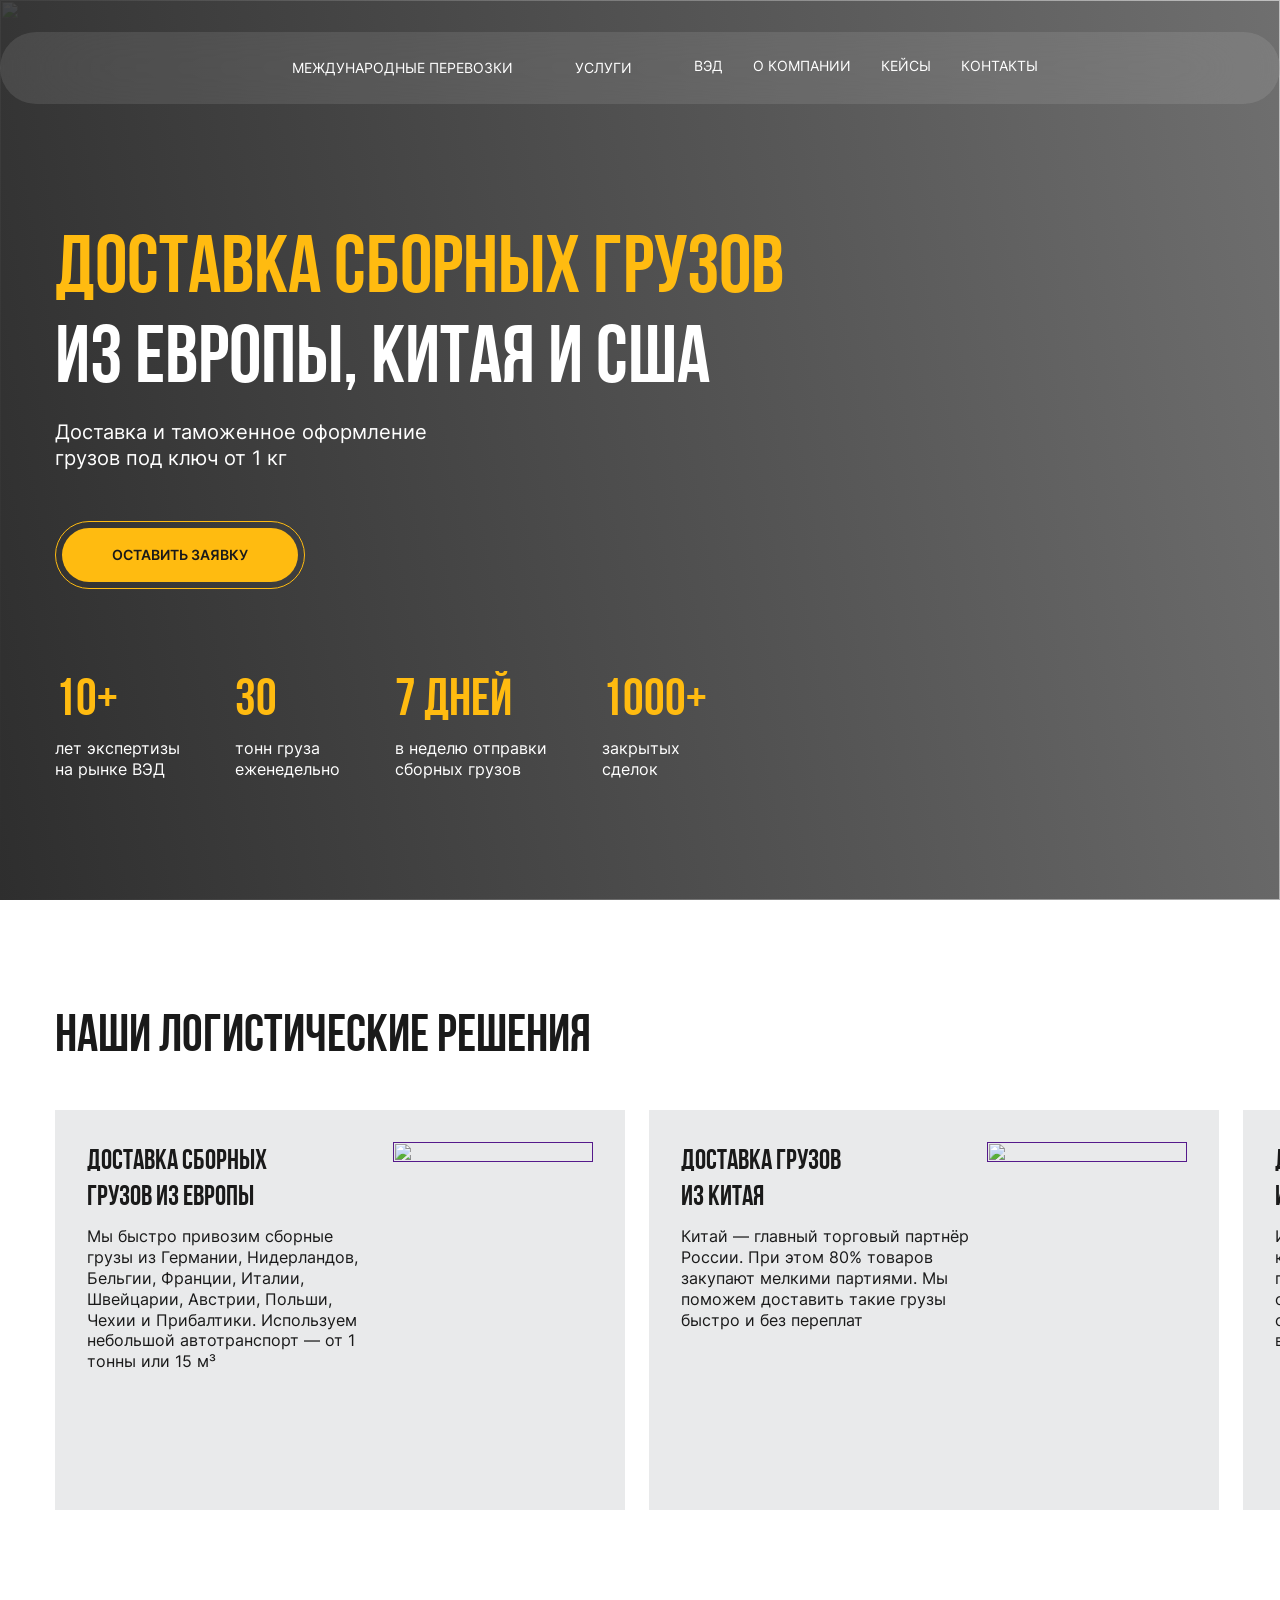
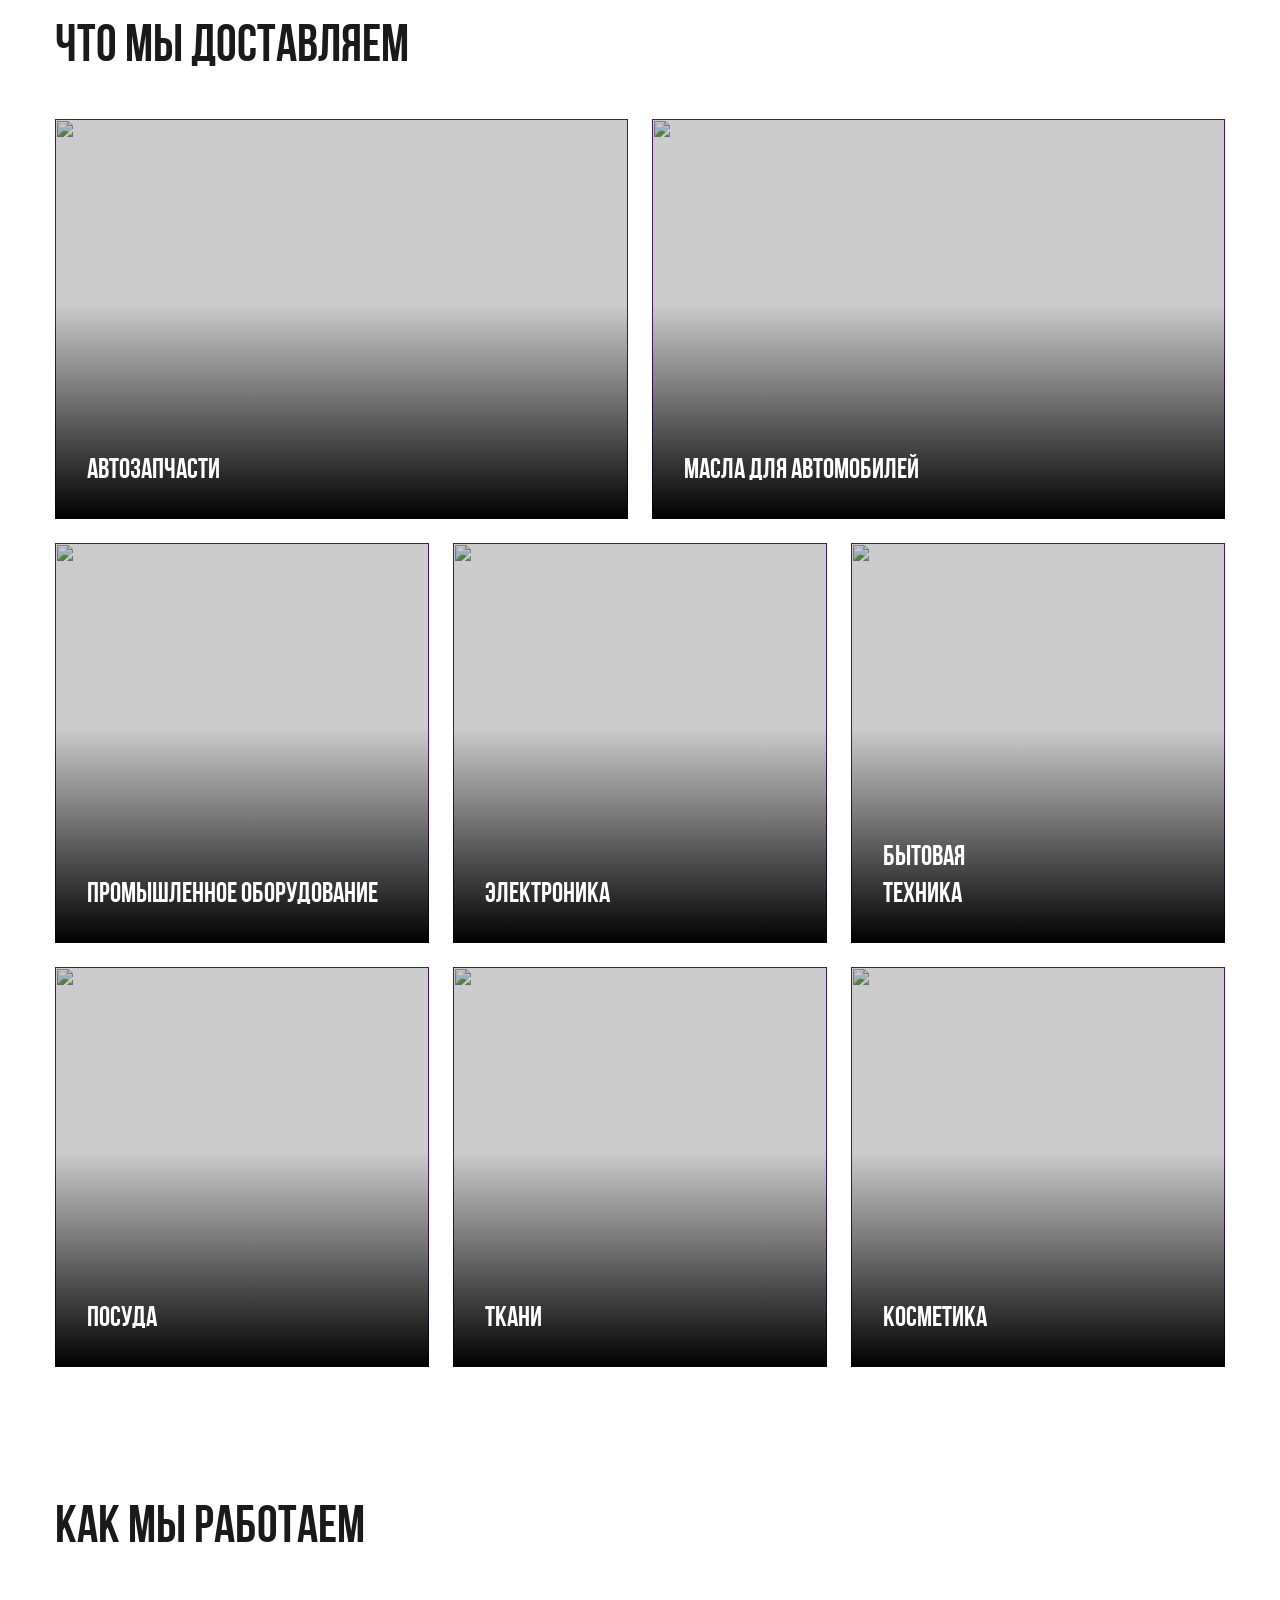
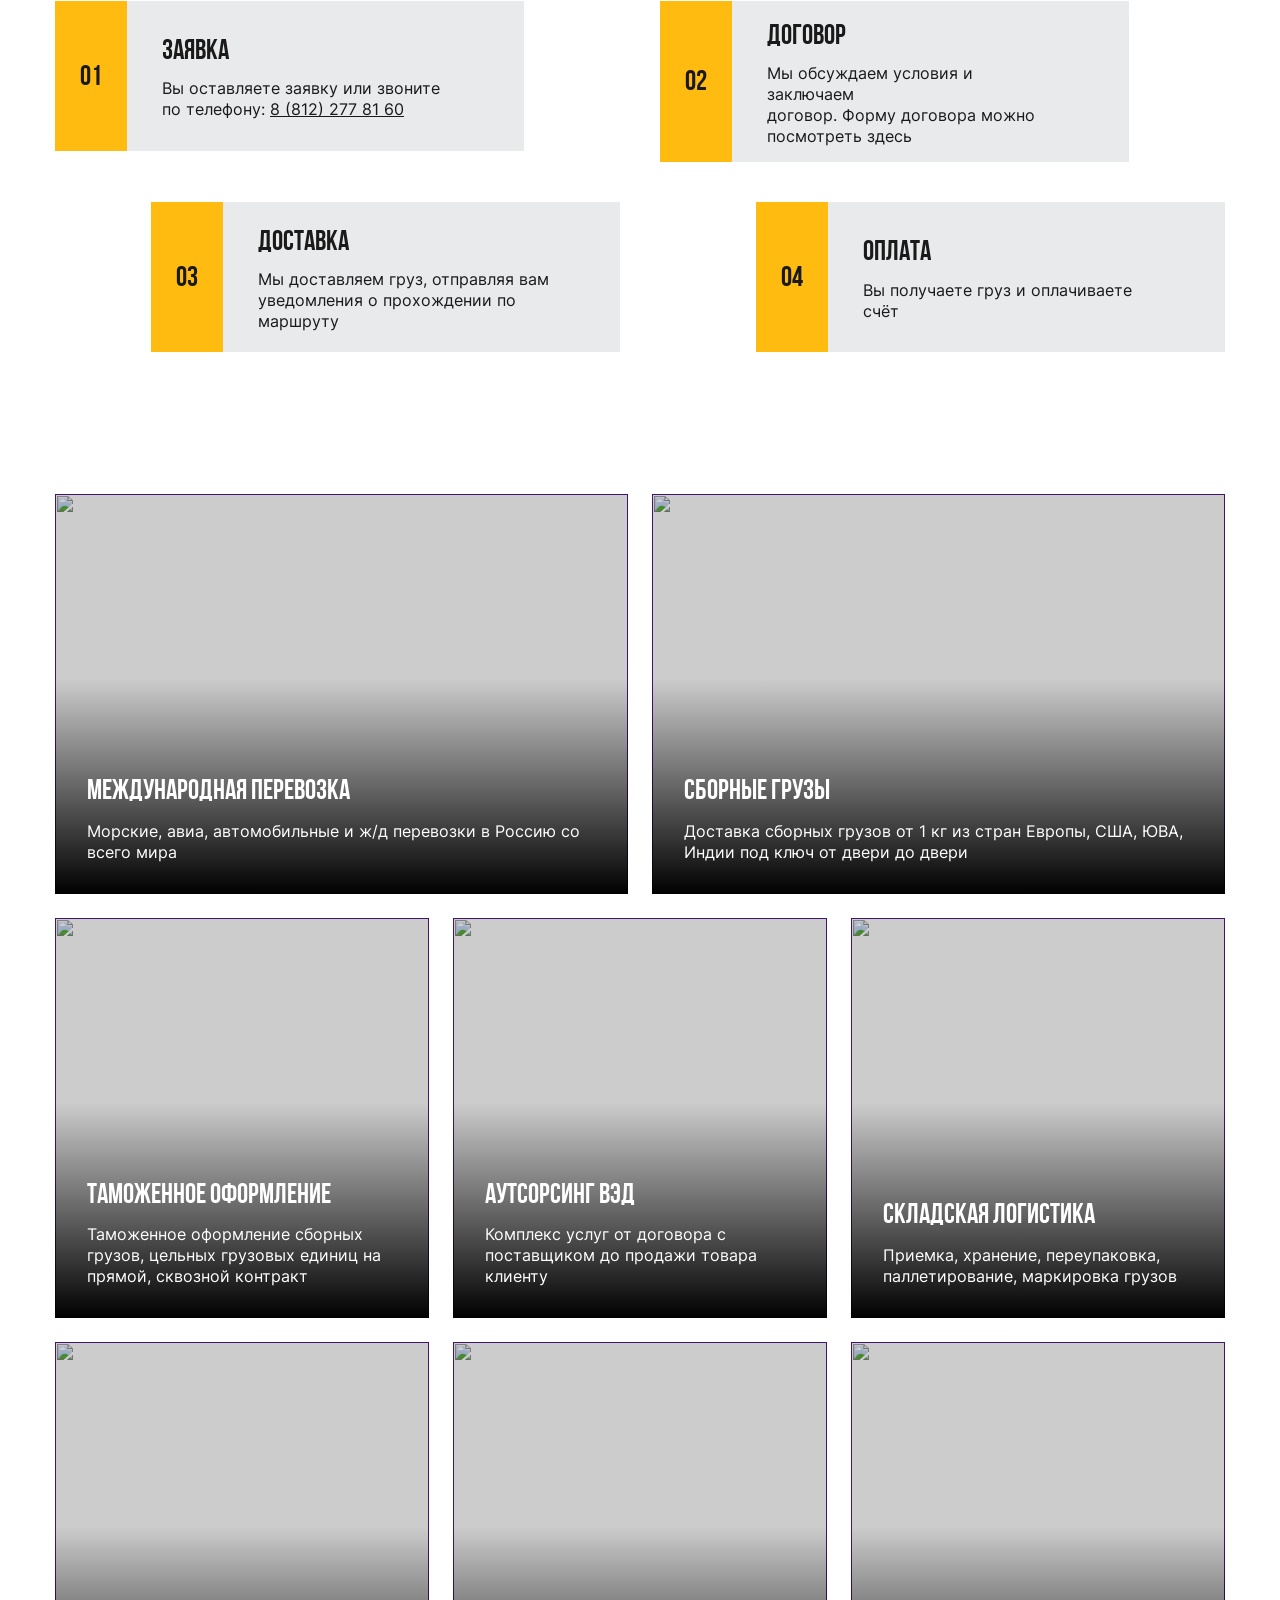
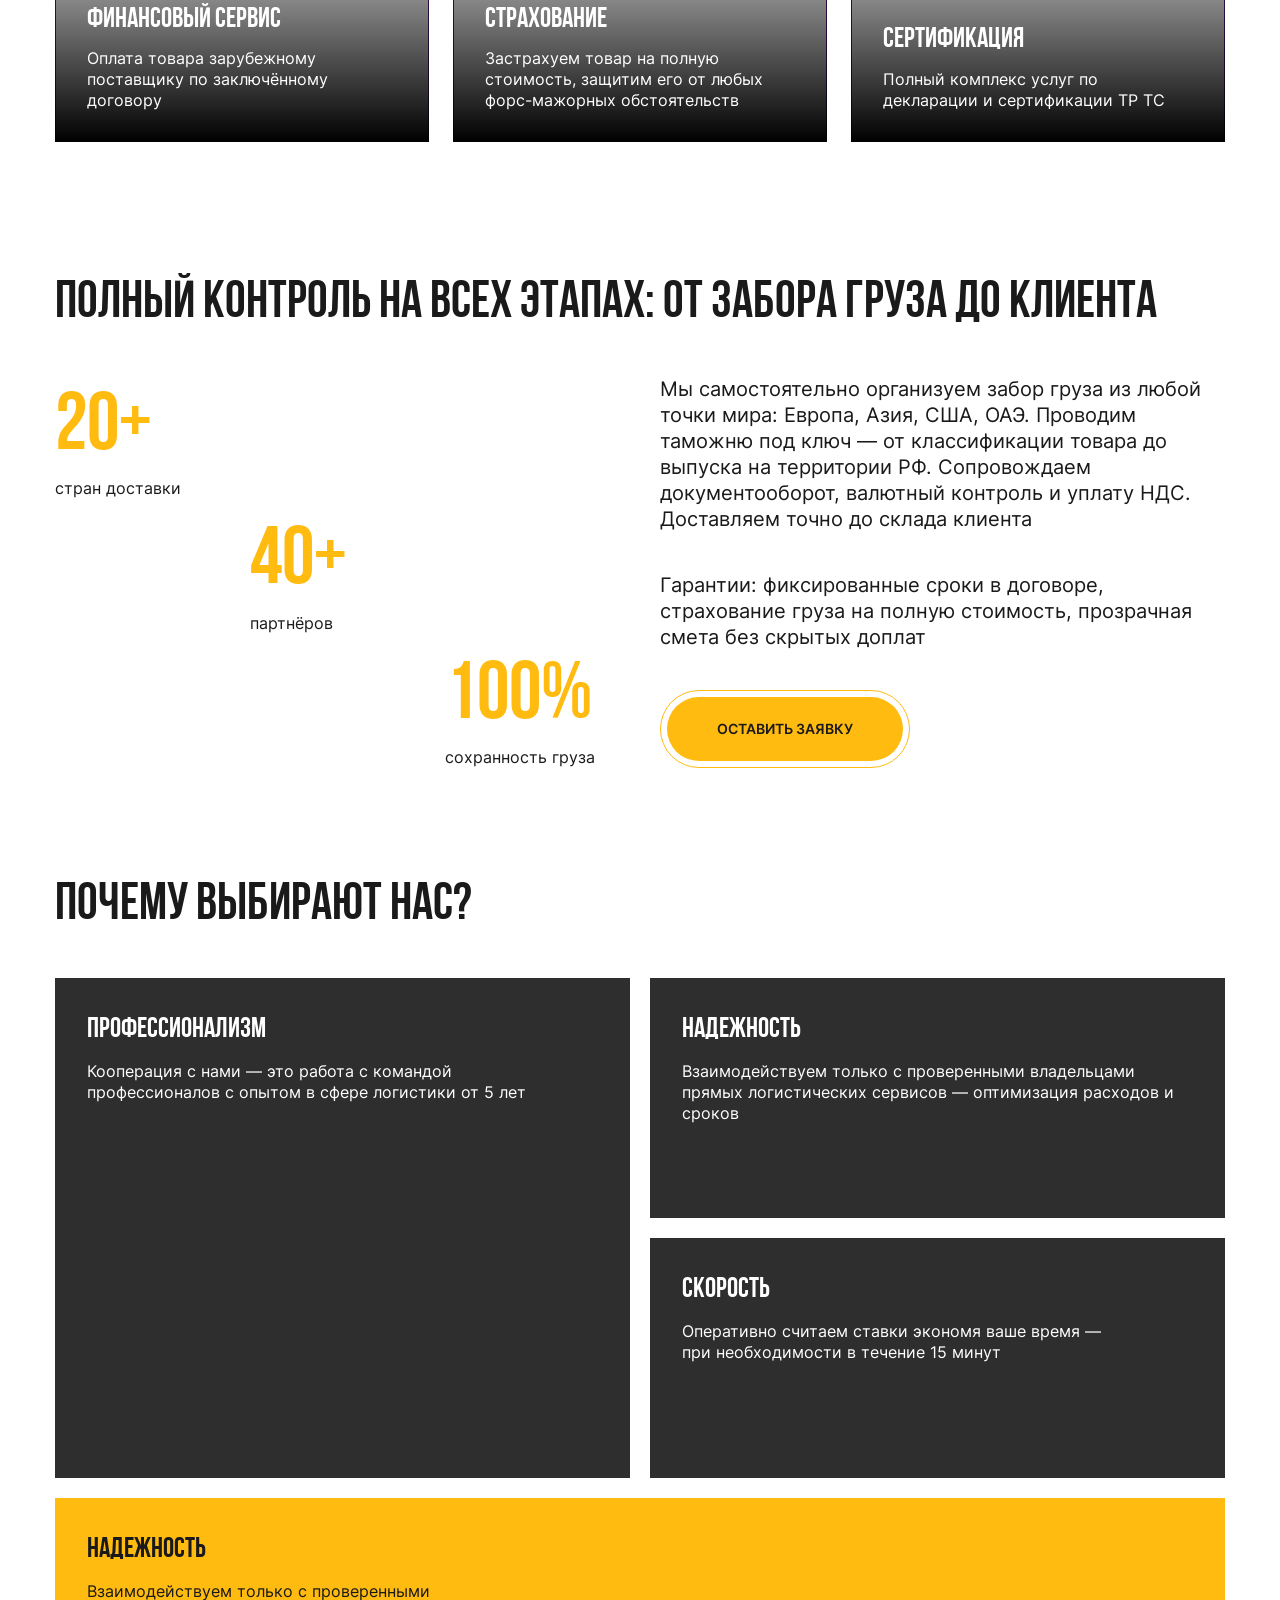
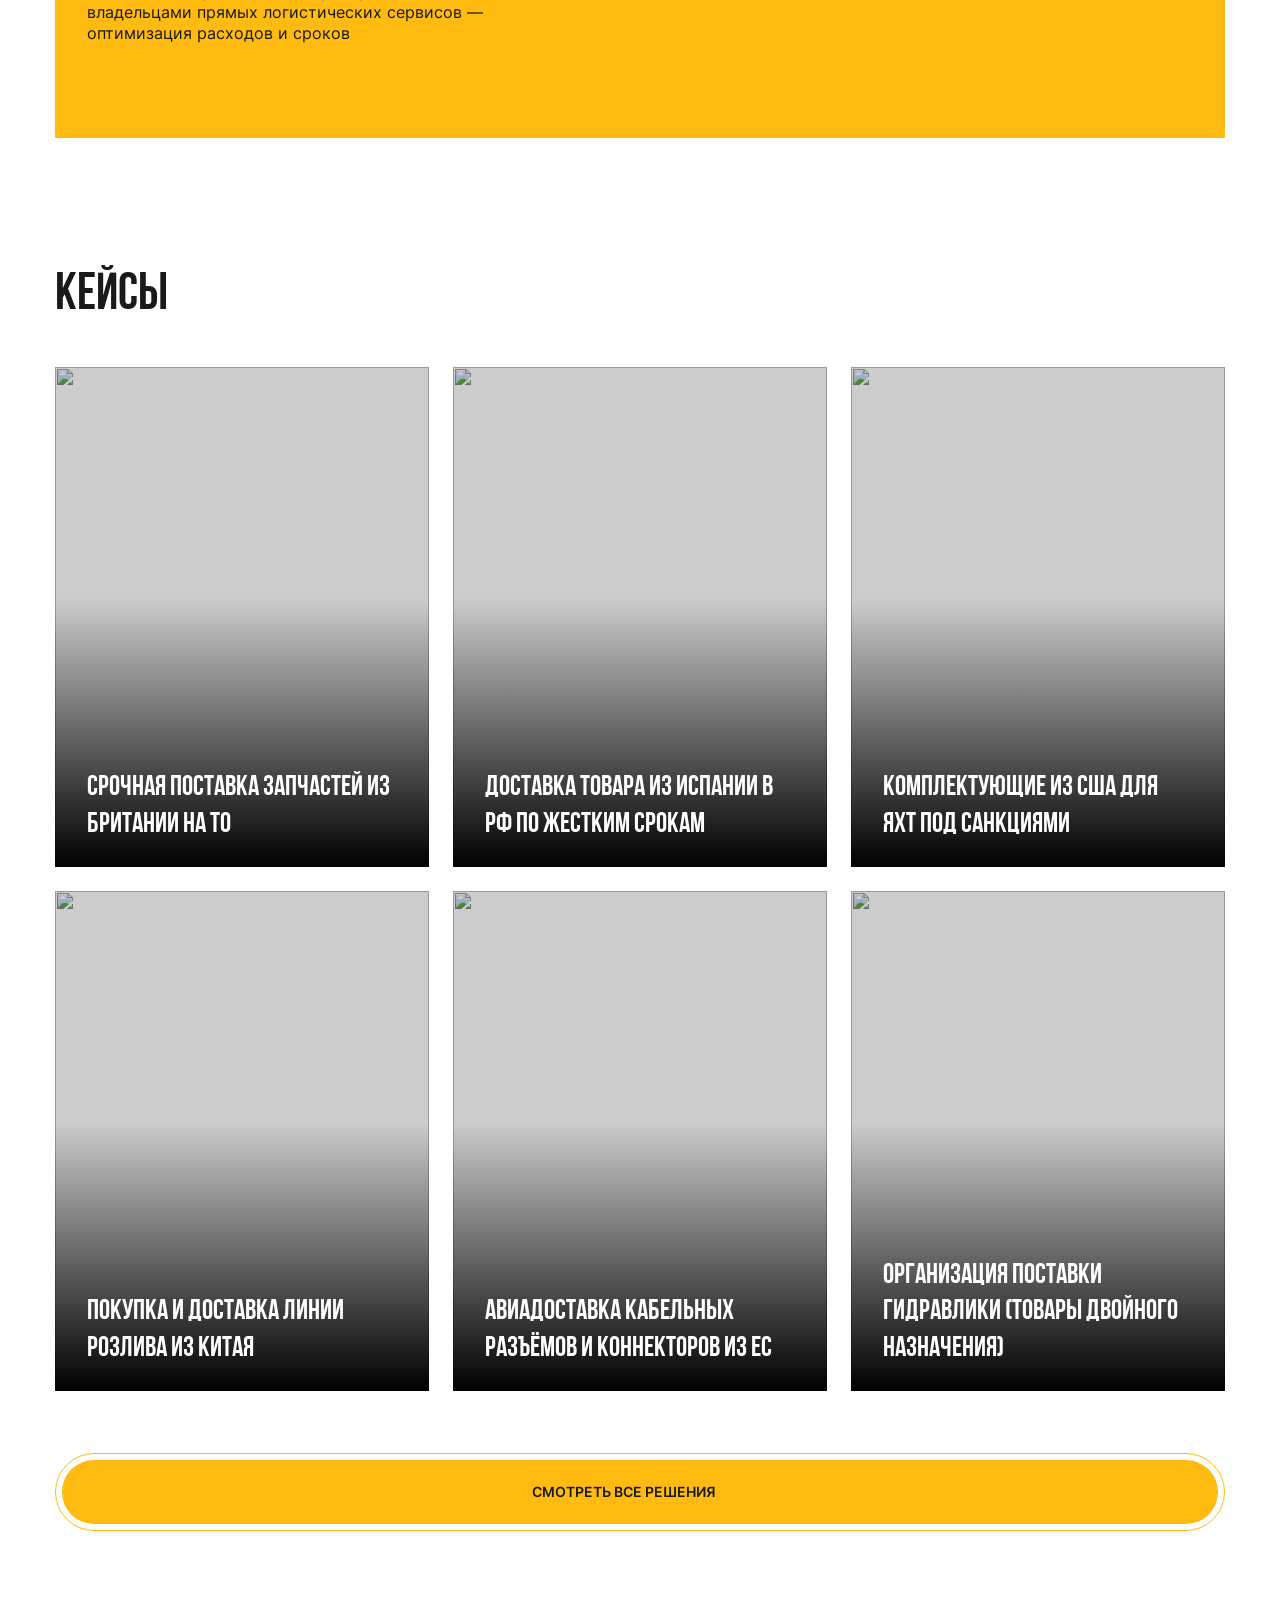
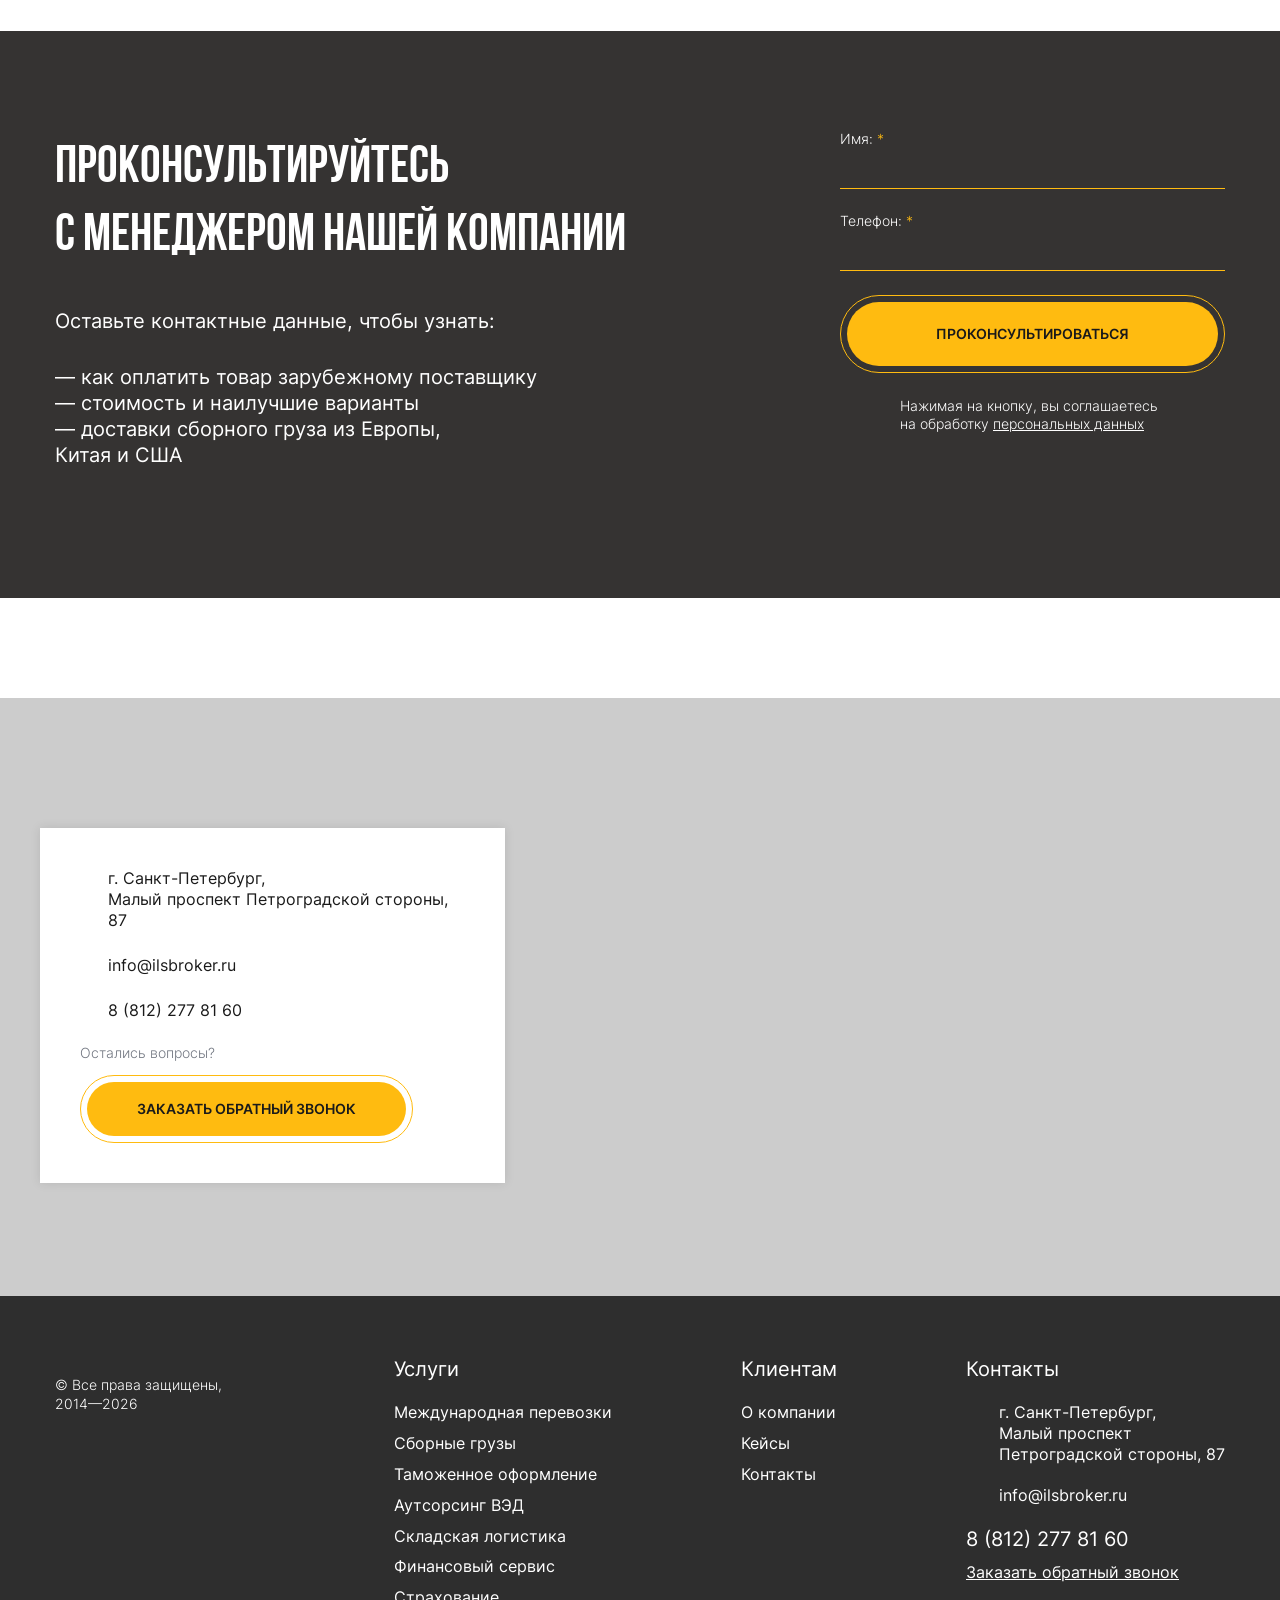
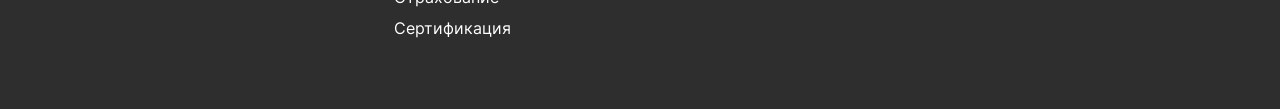
==== index.html @ 1538e621 "pages" ====
<!DOCTYPE html>

<html lang="ru">

<head>
	<meta charset="utf-8" />
	<title>Главная</title>
	<meta name="description" content="" />
	<meta http-equiv="X-UA-Compatible" content="IE=edge" />
	<meta name="viewport" content="width=device-width, initial-scale=1.0, maximum-scale=1.0, user-scalable=no">
    

    <link rel="stylesheet" href="css/fontawesome-all.css" />
    <link rel="stylesheet" href="css/slick.css" />
    <link rel="stylesheet" href="css/slick-theme.css" />
    <link rel="stylesheet" href="css/jquery.fancybox.css" />
    <link rel="stylesheet" href="css/swiper-bundle.min.css" />
    <link rel="stylesheet" href="css/fonts.css" />
    <link rel="stylesheet" href="css/reset.css" />
    <link rel="stylesheet" href="css/style.css" />
    <link rel="stylesheet" href="css/media.css" />
	
	

</head>
<body>

    
    
    <!-- HEADER
    ================================= -->
    <div class="header">
        <div class="in">
            <div class="container">
                <div class="cols">
                    <div class="col">
                        <div class="burger show1200"></div>
                        <div class="logo">
                            <a href="">
                                <img src="img/header/logo.svg" alt="">
                            </a>
                        </div>
                    </div>
                    <div class="col hidd1200">
                        <div class="nav">
                            <ul>
                                <li><a href="">Международные перевозки <i></i></a>
                                    <ul>
                                        <li><a href="">Азиатское направление</a></li>
                                        <li><a href="">Европейское направление</a></li>
                                        <li><a href="">Виды перевозок</a></li>
                                    </ul>
                                </li>
                                <li><a href="">Услуги <i></i></a>
                                    <ul>
                                        <li><a href="">Международная перевозка</a></li>
                                        <li><a href="">Сборные грузы</a></li>
                                        <li><a href="">Таможенное оформление</a></li>
                                        <li><a href="">Аутсорсинг ВЭД</a></li>
                                        <li><a href="">Складская логистика</a></li>
                                        <li><a href="">Финансовый сервис</a></li>
                                        <li><a href="">Страхование</a></li>
                                        <li><a href="">Сертификация</a></li>
                                    </ul>
                                </li>
                                <li><a href="">ВЭД</a></li>
                                <li><a href="">О компании</a></li>
                                <li><a href="">Кейсы</a></li>
                                <li><a href="">Контакты</a></li>
                            </ul>
                        </div>
                    </div>
                    <div class="col">
                        <div class="social hidd1200">
                            <div class="social__item">
                                <a href="" class="tg_w hover"></a>
                            </div>
                            <div class="social__item">
                                <a href="" class="wh_w hover"></a>
                            </div>
                            <div class="social__item">
                                <a href="" class="max_w hover"></a>
                            </div>
                        </div>
                        <div class="phone-mob show1200"></div>
                    </div>
                </div>
            </div>
        </div>
        <div class="menu-mob">
            <div class="nav-mob">
                <div class="nav-mob__level-1">
                    <ul>
                        <li><a href="" class="open-1" data-openid_1="level-2_1">Международные перевозки <i></i></a></li>
                        <li><a href="" class="open-1" data-openid_1="level-2_2">Услуги <i></i></a></li>
                        <li><a href="">ВЭД</a></li>
                        <li><a href="">О компании</a></li>
                        <li><a href="">Кейсы</a></li>
                        <li><a href="">Контакты</a></li>                                          
                    </ul>
                </div>
                <div class="nav-mob__level-2" id="level-2_1">
                    <div class="level-back level-back-1"><i></i> Международные перевозки</div>
                    <ul>
                        <li><a href="">Азиатское направление</a></li>
                        <li><a href="">Европейское направление</a></li>
                        <li><a href="">Виды перевозок</a></li>
                    </ul>
                </div>
                <div class="nav-mob__level-2" id="level-2_2">
                    <div class="level-back level-back-1"><i></i> Услуги</div>
                    <ul>
                        <li><a href="">Международная перевозка</a></li>
                        <li><a href="">Сборные грузы</a></li>
                        <li><a href="">Таможенное оформление</a></li>
                        <li><a href="">Аутсорсинг ВЭД</a></li>
                        <li><a href="">Складская логистика</a></li>
                        <li><a href="">Финансовый сервис</a></li>
                        <li><a href="">Страхование</a></li>
                        <li><a href="">Сертификация</a></li>
                    </ul>
                </div>
            </div> 
            <div class="bottom">
                <div class="soc-mob">
                    <div class="soc-mob__item">
                        <a href="">WhatsApp</a>
                    </div>
                    <div class="soc-mob__item">
                        <a href="">Telegram</a>
                    </div>
                    <div class="soc-mob__item">
                        <a href="">MAX</a>
                    </div>
                </div>
            </div>                       
        </div>

    </div>

    <!-- INTRO
    ================================= -->
    <div class="intro">
        <div class="pic">
            <img src="img/intro/pic_1.jpg" alt="">
        </div>
        <div class="container">
            <div class="in">
                <div class="vert">
                    <h1 class="title"><span>ДОСТАВКА СБОРНЫХ ГРУЗОВ</span><br> ИЗ европы, китая и сша</h1>
                    <p class="text">Доставка и таможенное оформление<br> грузов под ключ от 1 кг</p>
                    <a href="" class="btn btn-yellow md"><span>Оставить заявку</span></a>
                    <div class="advantages hidd1200">
                        <div class="items">
                            <div class="item">
                                <div class="num">10+</div>
                                <p>лет экспертизы<br> на рынке ВЭД</p>
                            </div>
                            <div class="item">
                                <div class="num">30</div>
                                <p>тонн груза<br> еженедельно</p>
                            </div>
                            <div class="item">
                                <div class="num">7 дней</div>
                                <p>в неделю отправки<br> сборных грузов</p>
                            </div>
                            <div class="item">
                                <div class="num">1000+</div>
                                <p>закрытых<br> сделок</p>
                            </div>
                        </div>
                    </div>
                </div>
            </div>
        </div>
    </div>

    <!-- ADVANTAGES-MOB
    ================================= -->
    <div class="section section-top show1200">
        <div class="container">
            <div class="advantages">
                <div class="items">
                    <div class="item">
                        <div class="num">10+</div>
                        <p>лет экспертизы<br> на рынке ВЭД</p>
                    </div>
                    <div class="item">
                        <div class="num">30</div>
                        <p>тонн груза<br> еженедельно</p>
                    </div>
                    <div class="item">
                        <div class="num">7 дней</div>
                        <p>в неделю отправки<br> сборных грузов</p>
                    </div>
                    <div class="item">
                        <div class="num">1000+</div>
                        <p>закрытых<br> сделок</p>
                    </div>
                </div>
            </div>
        </div>
    </div>
    
    <!-- SOL
    ================================= -->
    <div class="section section-top overflow-hidden">
        <div class="container">
            <div class="b-head">
                <div class="cols">
                    <div class="col">
                        <h2 class="title-block">Наши логистические решения</h2>
                    </div>
                    <div class="col hidd1200">
                        <div class="arrow-append">
                            <div class="swiper-button-next" id="swiper-button-next_1"></div>
                            <div class="swiper-button-prev" id="swiper-button-prev_1"></div> 
                        </div>
                    </div>
                </div>
            </div>
            <div class="sol hidd1200">
                <div class="slider-wrap overflow-hidden">
                    <div class="swiper-sol">
                        <div class="swiper-wrapper">
                            <div class="swiper-slide">
                                <div class="item">
                                    <a href="">
                                        <div class="in">
                                            <div class="left">
                                                <div class="top">
                                                    <div class="title">Доставка сборных<br> грузов из Европы</div>
                                                    <p>Мы быстро привозим сборные грузы из Германии, Нидерландов, Бельгии, Франции, Италии, Швейцарии, Австрии, Польши, Чехии и Прибалтики. Используем небольшой автотранспорт — от 1 тонны или 15 м³</p>
                                                </div>
                                                <div class="btn btn-up-black"></div>
                                            </div>
                                            <div class="pic">
                                                <img src="img/sol/eu.jpg" alt="">
                                            </div>
                                        </div>
                                    </a>
                                </div>
                            </div>
                            <div class="swiper-slide">
                                <div class="item">
                                    <a href="">
                                        <div class="in">
                                            <div class="left">
                                                <div class="top">
                                                    <div class="title">Доставка грузов<br> из Китая</div>
                                                    <p>Китай — главный торговый партнёр России. При этом 80% товаров закупают мелкими партиями. Мы поможем доставить такие грузы быстро и без переплат</p>
                                                </div>
                                                <div class="btn btn-up-black"></div>
                                            </div>
                                            <div class="pic">
                                                <img src="img/sol/china.jpg" alt="">
                                            </div>
                                        </div>
                                    </a>
                                </div>
                            </div>
                            <div class="swiper-slide">
                                <div class="item">
                                    <a href="">
                                        <div class="in">
                                            <div class="left">
                                                <div class="top">
                                                    <div class="title">Доставка грузов<br> из Индии</div>
                                                    <p>Из Индии везут одежду, ткани, кожу, электронику и промышленное оборудование. Мы организуем бережную доставку — самолётом или морем, на ваш выбор</p>
                                                </div>
                                                <div class="btn btn-up-black"></div>
                                            </div>
                                            <div class="pic">
                                                <img src="img/sol/indi.jpg" alt="">
                                            </div>
                                        </div>
                                    </a>
                                </div>
                            </div>
                            <div class="swiper-slide">
                                <div class="item">
                                    <a href="">
                                        <div class="in">
                                            <div class="left">
                                                <div class="top">
                                                    <div class="title">Доставка грузов<br> из Южной Кореи</div>
                                                    <p>Южнокорейская республика занимает 6-е место в списке экспортёров РФ. Основные перевозки из Кореи сегодня приходятся на несырьевой и неэнергетический экспорт (техника, оборудование)</p>
                                                </div>
                                                <div class="btn btn-up-black"></div>
                                            </div>
                                            <div class="pic">
                                                <img src="img/sol/korea.jpg" alt="">
                                            </div>
                                        </div>
                                    </a>
                                </div>
                            </div>
                            <div class="swiper-slide">
                                <div class="item">
                                    <a href="">
                                        <div class="in">
                                            <div class="left">
                                                <div class="top">
                                                    <div class="title">Доставка грузов<br> из Вьетнама</div>
                                                    <p>Благодаря своему географическому расположению и дешёвой рабочей силе, Вьетнам является привлекательной страной для размещения производств, причём не только в области лёгкой промышленности, но и в сфере производства электроники</p>
                                                </div>
                                                <div class="btn btn-up-black"></div>
                                            </div>
                                            <div class="pic">
                                                <img src="img/sol/vietnam.jpg" alt="">
                                            </div>
                                        </div>
                                    </a>
                                </div>
                            </div>
                            <div class="swiper-slide">
                                <div class="item">
                                    <a href="">
                                        <div class="in">
                                            <div class="left">
                                                <div class="top">
                                                    <div class="title">Доставка грузов из Ирана</div>
                                                    <p>В настоящий момент наиболее активно Россия импортирует иранское продовольствие и сельскохозяйственное сырьё, а также рудные материалы, строительные изделия и самую различную продукцию из пластмассы</p>
                                                </div>
                                                <div class="btn btn-up-black"></div>
                                            </div>
                                            <div class="pic">
                                                <img src="img/sol/iran.jpg" alt="">
                                            </div>
                                        </div>
                                    </a>
                                </div>
                            </div>
                            <div class="swiper-slide">
                                <div class="item">
                                    <a href="">
                                        <div class="in">
                                            <div class="left">
                                                <div class="top">
                                                    <div class="title">Доставка грузов<br> из Индонезии</div>
                                                    <p>Экспорт из Индонезии составляет такие продукты, как уголь, пальмовое масло, недрагоценные металлы, пластик, натуральный каучук, текстиль, парфюмерия, лекарства, необработанное олово, печатное оборудование и пр.</p>
                                                </div>
                                                <div class="btn btn-up-black"></div>
                                            </div>
                                            <div class="pic">
                                                <img src="img/sol/indi.jpg" alt="">
                                            </div>
                                        </div>
                                    </a>
                                </div>
                            </div>
                        </div>
                    </div>
                </div>
            </div>

            <div class="sol show1200">
                <div class="items">
                    <div class="item">
                        <a href="">
                            <div class="in">
                                <div class="left">
                                    <div class="top">
                                        <div class="title">Доставка сборных<br> грузов из Европы</div>
                                        <p>Мы быстро привозим сборные грузы из Германии, Нидерландов, Бельгии, Франции, Италии, Швейцарии, Австрии, Польши, Чехии и Прибалтики. Используем небольшой автотранспорт — от 1 тонны или 15 м³</p>
                                    </div>
                                    <div class="btn btn-up-black"></div>
                                </div>
                                <div class="pic">
                                    <img src="img/sol/eu.jpg" alt="">
                                </div>
                            </div>
                        </a>
                    </div>
                    <div class="item">
                        <a href="">
                            <div class="in">
                                <div class="left">
                                    <div class="top">
                                        <div class="title">Доставка грузов<br> из Китая</div>
                                        <p>Китай — главный торговый партнёр России. При этом 80% товаров закупают мелкими партиями. Мы поможем доставить такие грузы быстро и без переплат</p>
                                    </div>
                                    <div class="btn btn-up-black"></div>
                                </div>
                                <div class="pic">
                                    <img src="img/sol/china.jpg" alt="">
                                </div>
                            </div>
                        </a>
                    </div>
                    <div class="item">
                        <a href="">
                            <div class="in">
                                <div class="left">
                                    <div class="top">
                                        <div class="title">Доставка грузов<br> из Индии</div>
                                        <p>Из Индии везут одежду, ткани, кожу, электронику и промышленное оборудование. Мы организуем бережную доставку — самолётом или морем, на ваш выбор</p>
                                    </div>
                                    <div class="btn btn-up-black"></div>
                                </div>
                                <div class="pic">
                                    <img src="img/sol/indi.jpg" alt="">
                                </div>
                            </div>
                        </a>
                    </div>
                </div>
            </div>
            <div class="flex-bot show1200">
                <a href="" class="btn btn-yellow w100">
                    <span>посмотреть все решения</span>
                </a>
            </div>
        </div>
    </div>

    <!-- CAT
    ================================= -->
    <div class="section">
        <div class="container">
            <h2 class="title-block">Что мы доставляем</h2>
            <div class="cat">
                <div class="items">
                    <div class="item w50">
                        <a href="">
                            <div class="in">
                                <div class="pic">
                                    <img src="img/cat/pic_1.jpg" alt="">
                                </div>
                                <div class="flex">
                                    <div class="top">
                                        <div class="btn btn-up"></div>
                                    </div>
                                    <div class="bottom">
                                        <div class="title">Автозапчасти</div>
                                    </div>
                                </div>
                            </div>
                        </a>
                    </div>
                    <div class="item w50">
                        <a href="">
                            <div class="in">
                                <div class="pic">
                                    <img src="img/cat/pic_2.jpg" alt="">
                                </div>
                                <div class="flex">
                                    <div class="top">
                                        <div class="btn btn-up"></div>
                                    </div>
                                    <div class="bottom">
                                        <div class="title">Масла для автомобилей</div>
                                    </div>
                                </div>
                            </div>
                        </a>
                    </div>
                    <div class="item w33">
                        <a href="">
                            <div class="in">
                                <div class="pic">
                                    <img src="img/cat/pic_3.jpg" alt="">
                                </div>
                                <div class="flex">
                                    <div class="top">
                                        <div class="btn btn-up"></div>
                                    </div>
                                    <div class="bottom">
                                        <div class="title">Промышленное оборудование</div>
                                    </div>
                                </div>
                            </div>
                        </a>
                    </div>
                    <div class="item w33">
                        <a href="">
                            <div class="in">
                                <div class="pic">
                                    <img src="img/cat/pic_4.jpg" alt="">
                                </div>
                                <div class="flex">
                                    <div class="top">
                                        <div class="btn btn-up"></div>
                                    </div>
                                    <div class="bottom">
                                        <div class="title">Электроника</div>
                                    </div>
                                </div>
                            </div>
                        </a>
                    </div>
                    <div class="item w33">
                        <a href="">
                            <div class="in">
                                <div class="pic">
                                    <img src="img/cat/pic_5.jpg" alt="">
                                </div>
                                <div class="flex">
                                    <div class="top">
                                        <div class="btn btn-up"></div>
                                    </div>
                                    <div class="bottom">
                                        <div class="title">Бытовая<br> техника</div>
                                    </div>
                                </div>
                            </div>
                        </a>
                    </div>
                    <div class="item w33">
                        <a href="">
                            <div class="in">
                                <div class="pic">
                                    <img src="img/cat/pic_6.jpg" alt="">
                                </div>
                                <div class="flex">
                                    <div class="top">
                                        <div class="btn btn-up"></div>
                                    </div>
                                    <div class="bottom">
                                        <div class="title">Посуда</div>
                                    </div>
                                </div>
                            </div>
                        </a>
                    </div>
                    <div class="item w33">
                        <a href="">
                            <div class="in">
                                <div class="pic">
                                    <img src="img/cat/pic_7.jpg" alt="">
                                </div>
                                <div class="flex">
                                    <div class="top">
                                        <div class="btn btn-up"></div>
                                    </div>
                                    <div class="bottom">
                                        <div class="title">Ткани</div>
                                    </div>
                                </div>
                            </div>
                        </a>
                    </div>
                    <div class="item w33">
                        <a href="">
                            <div class="in">
                                <div class="pic">
                                    <img src="img/cat/pic_8.jpg" alt="">
                                </div>
                                <div class="flex">
                                    <div class="top">
                                        <div class="btn btn-up"></div>
                                    </div>
                                    <div class="bottom">
                                        <div class="title">Косметика</div>
                                    </div>
                                </div>
                            </div>
                        </a>
                    </div>
                </div>
            </div>
        </div>
    </div>

    <!-- HOW
    ================================= -->
    <div class="section">
        <div class="container">
            <h2 class="title-block">Как мы работаем</h2>
            <div class="how">
                <div class="items">
                    <div class="item">
                        <div class="in">
                            <div class="left">
                                <div class="num">
                                    <span>01</span>
                                </div>
                                <div class="center">
                                    <div class="vert">
                                        <div class="title">Заявка</div>
                                        <p>Вы оставляете заявку или звоните по телефону: <a href="">8 (812) 277 81 60</a></p>
                                    </div>
                                </div>
                            </div>
                            <div class="right">
                                <div class="arrow">
                                    <img src="img/icons/arrow_right.svg" alt="">
                                </div>
                            </div>
                        </div>
                    </div>
                    <div class="item">
                        <div class="in">
                            <div class="left">
                                <div class="num">
                                    <span>02</span>
                                </div>
                                <div class="center">
                                    <div class="vert">
                                        <div class="title">Договор</div>
                                        <p>Мы обсуждаем условия и заключаем<br> договор. Форму договора можно<br> посмотреть здесь <a href=""></a></p>
                                    </div>
                                </div>
                            </div>
                            <div class="right">
                                <div class="arrow">
                                    <img src="img/icons/arrow_right.svg" alt="">
                                </div>
                            </div>
                        </div>
                    </div>
                    <div class="item">
                        <div class="in reverse">
                            <div class="left">
                                <div class="num">
                                    <span>03</span>
                                </div>
                                <div class="center">
                                    <div class="vert">
                                        <div class="title">Доставка</div>
                                        <p>Мы доставляем груз, отправляя вам уведомления о прохождении по маршруту</p>
                                    </div>
                                </div>
                            </div>
                            <div class="right">
                                <div class="arrow">
                                    <img src="img/icons/arrow_right.svg" alt="">
                                </div>
                            </div>
                        </div>
                    </div>
                    <div class="item">
                        <div class="in reverse">
                            <div class="left">
                                <div class="num">
                                    <span>04</span>
                                </div>
                                <div class="center">
                                    <div class="vert">
                                        <div class="title">Оплата</div>
                                        <p>Вы получаете груз и оплачиваете счёт</p>
                                    </div>
                                </div>
                            </div>
                            <div class="right">
                                <div class="arrow">
                                    <img src="img/icons/arrow_right.svg" alt="">
                                </div>
                            </div>
                        </div>
                    </div>
                </div>
            </div>
        </div>
    </div>

    <!-- SERV
    ================================= -->
    <div class="section">
        <div class="container">
            <h2 class="title-block"></h2>
            <div class="serv">
                <div class="items">
                    <div class="item w50">
                        <a href="">
                            <div class="in">
                                <div class="pic">
                                    <img src="img/cat/pic_1.jpg" alt="">
                                </div>
                                <div class="flex">
                                    <div class="top">
                                        <div class="btn btn-up"></div>
                                    </div>
                                    <div class="bottom">
                                        <div class="title">Международная перевозка</div>
                                        <p>Морские, авиа, автомобильные и ж/д перевозки в Россию со всего мира</p>
                                    </div>
                                </div>
                            </div>
                        </a>
                    </div>
                    <div class="item w50">
                        <a href="">
                            <div class="in">
                                <div class="pic">
                                    <img src="img/cat/pic_2.jpg" alt="">
                                </div>
                                <div class="flex">
                                    <div class="top">
                                        <div class="btn btn-up"></div>
                                    </div>
                                    <div class="bottom">
                                        <div class="title">Сборные грузы</div>
                                        <p>Доставка сборных грузов от 1 кг из стран Европы, США, ЮВА, Индии под ключ от двери до двери</p>
                                    </div>
                                </div>
                            </div>
                        </a>
                    </div>
                    <div class="item w33">
                        <a href="">
                            <div class="in">
                                <div class="pic">
                                    <img src="img/cat/pic_3.jpg" alt="">
                                </div>
                                <div class="flex">
                                    <div class="top">
                                        <div class="btn btn-up"></div>
                                    </div>
                                    <div class="bottom">
                                        <div class="title">Таможенное оформление</div>
                                        <p>Таможенное оформление сборных грузов, цельных грузовых единиц на прямой, сквозной контракт</p>
                                    </div>
                                </div>
                            </div>
                        </a>
                    </div>
                    <div class="item w33">
                        <a href="">
                            <div class="in">
                                <div class="pic">
                                    <img src="img/cat/pic_4.jpg" alt="">
                                </div>
                                <div class="flex">
                                    <div class="top">
                                        <div class="btn btn-up"></div>
                                    </div>
                                    <div class="bottom">
                                        <div class="title">Аутсорсинг ВЭД</div>
                                        <p>Комплекс услуг от договора с поставщиком до продажи товара клиенту</p>
                                    </div>
                                </div>
                            </div>
                        </a>
                    </div>
                    <div class="item w33">
                        <a href="">
                            <div class="in">
                                <div class="pic">
                                    <img src="img/cat/pic_5.jpg" alt="">
                                </div>
                                <div class="flex">
                                    <div class="top">
                                        <div class="btn btn-up"></div>
                                    </div>
                                    <div class="bottom">
                                        <div class="title">Складская логистика</div>
                                        <p>Приемка, хранение, переупаковка, паллетирование, маркировка грузов</p>
                                    </div>
                                </div>
                            </div>
                        </a>
                    </div>
                    <div class="item w33">
                        <a href="">
                            <div class="in">
                                <div class="pic">
                                    <img src="img/cat/pic_6.jpg" alt="">
                                </div>
                                <div class="flex">
                                    <div class="top">
                                        <div class="btn btn-up"></div>
                                    </div>
                                    <div class="bottom">
                                        <div class="title">Финансовый сервис</div>
                                        <p>Оплата товара зарубежному поставщику по заключённому договору</p>
                                    </div>
                                </div>
                            </div>
                        </a>
                    </div>
                    <div class="item w33">
                        <a href="">
                            <div class="in">
                                <div class="pic">
                                    <img src="img/cat/pic_7.jpg" alt="">
                                </div>
                                <div class="flex">
                                    <div class="top">
                                        <div class="btn btn-up"></div>
                                    </div>
                                    <div class="bottom">
                                        <div class="title">Страхование</div>
                                        <p>Застрахуем товар на полную стоимость, защитим его от любых форс-мажорных обстоятельств</p>
                                    </div>
                                </div>
                            </div>
                        </a>
                    </div>
                    <div class="item w33">
                        <a href="">
                            <div class="in">
                                <div class="pic">
                                    <img src="img/cat/pic_8.jpg" alt="">
                                </div>
                                <div class="flex">
                                    <div class="top">
                                        <div class="btn btn-up"></div>
                                    </div>
                                    <div class="bottom">
                                        <div class="title">Сертификация</div>
                                        <p>Полный комплекс услуг по декларации и сертификации ТР ТС</p>
                                    </div>
                                </div>
                            </div>
                        </a>
                    </div>
                </div>
            </div>
        </div>
    </div>

    <!-- STEP
    ================================= -->
    <div class="section">
        <div class="container">
            <h2 class="title-block">Полный контроль на всех этапах: от забора груза до клиента</h2>
        </div>
        <div class="step">
            <div class="container">
                <div class="step__cols">
                    <div class="step__col">
                        <div class="items">
                            <div class="item">
                                <div class="in">
                                    <div class="num">20+</div>
                                    <div class="text">стран доставки</div>
                                </div>
                            </div>
                            <div class="item center">
                                <div class="in">
                                    <div class="num">40+</div>
                                    <div class="text">партнёров</div>
                                </div>
                            </div>
                            <div class="item end">
                                <div class="in">
                                    <div class="num">100%</div>
                                    <div class="text">сохранность груза</div>
                                </div>
                            </div>
                        </div>
                    </div>
                    <div class="step__col">
                        <p>Мы самостоятельно организуем забор груза из любой точки мира: Европа, Азия, США, ОАЭ. Проводим таможню под ключ — от классификации товара до выпуска на территории РФ. Сопровождаем документооборот, валютный контроль и уплату НДС. Доставляем точно до склада клиента</p>
                        <p>Гарантии: фиксированные сроки в договоре, страхование груза на полную стоимость, прозрачная смета без скрытых доплат</p>
                        <a href="" class="btn btn-yellow"><span>Оставить заявку</span></a>
                    </div>
                </div>
            </div>
        </div>
    </div>

    <!-- WHY
    ================================= -->
    <div class="section">
        <div class="container">
            <h2 class="title-block">Почему выбирают нас?</h2>
            <div class="why">
                <div class="why__cols">
                    <div class="why__col w50">
                        <div class="item h-2">
                            <div class="in">
                                <div class="front">
                                    <div class="title">Профессионализм</div>
                                    <p>Кооперация с нами — это работа с командой<br> профессионалов с опытом в сфере логистики от 5 лет</p>
                                </div>
                                <div class="pic pic_1" style="background-image: url(img/why/pic_1.png);"></div>
                            </div>
                        </div>
                    </div>
                    <div class="why__col w50">
                        <div class="item">
                            <div class="in">
                                <div class="front">
                                    <div class="title">Надежность</div>
                                    <p>Взаимодействуем только с проверенными владельцами прямых логистических сервисов — оптимизация расходов и сроков</p>
                                </div>                                    
                            </div>
                        </div>
                        <div class="item">
                            <div class="in">
                                <div class="front">
                                    <div class="title">Скорость</div>
                                    <p>Оперативно считаем ставки экономя ваше время —<br> при необходимости в течение 15 минут</p>
                                </div>                                    
                            </div>
                        </div>
                    </div>
                    <div class="why__col w100">
                        <div class="item h-3 yellow">
                            <div class="in">
                                <div class="front">
                                    <div class="title">Надежность</div>
                                    <p>Взаимодействуем только с проверенными<br> владельцами прямых логистических сервисов —<br> оптимизация расходов и сроков</p>
                                </div>  
                                <div class="pic pic_2" style="background-image: url(img/why/pic_2.png);"></div>                                  
                            </div>
                        </div>
                    </div>
                </div>
            </div>
        </div>
    </div>

    <!-- CASES
    ================================= -->
    <div class="section section-bottom">
        <div class="container">
            <h2 class="title-block">Кейсы</h2>
            <div class="cases">
                <div class="items">
                    <div class="item">
                        <div class="in">
                            <div class="pic">
                                <img src="img/cases/pic_1.jpg" alt="">
                            </div>
                            <div class="flex">
                                <div class="vert">
                                    <div class="title">Срочная поставка запчастей из Британии на ТО</div>
                                    <a href="" class="btn btn-yellow"><span>узнать решение <i class="i-btn-arrow"></i></span></a>
                                </div>
                            </div>
                        </div>
                    </div>
                    <div class="item">
                        <div class="in">
                            <div class="pic">
                                <img src="img/cases/pic_2.jpg" alt="">
                            </div>
                            <div class="flex">
                                <div class="vert">
                                    <div class="title">Доставка товара из Испании в РФ по жестким срокам</div>
                                    <a href="" class="btn btn-yellow"><span>узнать решение <i class="i-btn-arrow"></i></span></a>
                                </div>
                            </div>
                        </div>
                    </div>
                    <div class="item">
                        <div class="in">
                            <div class="pic">
                                <img src="img/cases/pic_3.jpg" alt="">
                            </div>
                            <div class="flex">
                                <div class="vert">
                                    <div class="title">Комплектующие из США для яхт под санкциями</div>
                                    <a href="" class="btn btn-yellow"><span>узнать решение <i class="i-btn-arrow"></i></span></a>
                                </div>
                            </div>
                        </div>
                    </div>
                    <div class="item">
                        <div class="in">
                            <div class="pic">
                                <img src="img/cases/pic_4.jpg" alt="">
                            </div>
                            <div class="flex">
                                <div class="vert">
                                    <div class="title">Покупка и доставка линии розлива из Китая</div>
                                    <a href="" class="btn btn-yellow"><span>узнать решение <i class="i-btn-arrow"></i></span></a>
                                </div>
                            </div>
                        </div>
                    </div>
                    <div class="item">
                        <div class="in">
                            <div class="pic">
                                <img src="img/cases/pic_5.jpg" alt="">
                            </div>
                            <div class="flex">
                                <div class="vert">
                                    <div class="title">Авиадоставка кабельных разъёмов и коннекторов из ЕС</div>
                                    <a href="" class="btn btn-yellow"><span>узнать решение <i class="i-btn-arrow"></i></span></a>
                                </div>
                            </div>
                        </div>
                    </div>
                    <div class="item">
                        <div class="in">
                            <div class="pic">
                                <img src="img/cases/pic_6.jpg" alt="">
                            </div>
                            <div class="flex">
                                <div class="vert">
                                    <div class="title">Организация поставки гидравлики (товары двойного назначения)</div>
                                    <a href="" class="btn btn-yellow"><span>узнать решение <i class="i-btn-arrow"></i></span></a>
                                </div>
                            </div>
                        </div>
                    </div>
                </div>
            </div>
            <div class="flex-bot">
                <a href="" class="btn btn-yellow w100"><span>Смотреть все решения <i class="i-btn-arrow"></i></span></a>
            </div>
        </div>
    </div>

    <!-- ACTION
    ================================= -->
    <div class="action bg">
        <div class="container">
            <div class="action__cols">
                <div class="action__left">
                    <h2 class="title-block white">Проконсультируйтесь<br> с менеджером нашей компании</h2>
                    <p>Оставьте контактные данные, чтобы узнать:</p>
                    <p>— как оплатить товар зарубежному поставщику<br> — стоимость и наилучшие варианты<br> — доставки сборного груза из Европы,<br> Китая и США</p>
                </div>
                <div class="action__right">
                    <form class="action__form">
                        <div class="form-group">
                            <label class="label">Имя: <span>*</span></label>
                            <input type="text" name="" placeholder="">
                        </div>
                        <div class="form-group">
                            <label class="label">Телефон: <span>*</span></label>
                            <input class="mask" type="text" name="" placeholder="">
                        </div>
                        <button class="btn btn-yellow w100"><span>проконсультироваться</span></button>
                        <div class="agree">Нажимая на кнопку, вы соглашаетесь на обработку <a href="">персональных данных</a></div>
                    </form>
                </div>
            </div>
        </div>
    </div>

    <!-- MAP
    ================================= -->
    <div class="section section-top section-bottom-0">
        <div class="map">
            <div class="map-container">
                
            </div>
            <div class="front">
                <div class="container">
                    <div class="chisel">
                        <div class="map__place">г. Санкт-Петербург,<br> Малый проспект Петроградской стороны, 87</div>
                        <div class="map__mail">
                            <a href="">info@ilsbroker.ru</a>
                        </div>
                        <div class="map__phone">
                            <a href=""> 8 (812) 277 81 60</a>
                        </div>
                        <div class="sub">Остались вопросы?</div>
                        <a href="" class="btn btn-yellow md"><span>заказать обратный звонок</span></a>
                    </div>
                </div>
            </div>
        </div>
    </div>
  
    <!-- FOOTER
    ================================= -->
    <div class="footer">
        <div class="container">
            <div class="cols">
                <div class="col">
                    <div class="logo">
                        <a href="">
                            <img src="img/footer/logo.svg" alt="">                            
                        </a>
                    </div>
                    <div class="copyrights hidd1200">© Все права защищены,<br>  2014—2026</div>
                    <div class="footer__phone mob show1200">
                        <a href="">8 (812) 277 81 60</a>
                    </div>
                </div>
                <div class="col">
                    <div class="subtitle">Услуги</div>
                    <div class="footer__full">
                        <ul class="footer-nav">
                            <li><a href="">Международная перевозки</a></li>                            
                            <li><a href="">Сборные грузы</a></li>
                            <li><a href="">Таможенное оформление</a></li>
                            <li><a href="">Аутсорсинг ВЭД</a></li>
                            <li><a href="">Складская логистика</a></li>
                            <li><a href="">Финансовый сервис</a></li>
                            <li><a href="">Страхование</a></li>
                            <li><a href="">Сертификация</a></li>
                        </ul>
                    </div>
                </div>
                <div class="col">
                    <div class="subtitle">Клиентам</div>
                    <div class="footer__full">
                        <ul class="footer-nav">
                            <li><a href="">О компании</a></li>                            
                            <li><a href="">Кейсы</a></li>  
                            <li><a href="">Контакты</a></li>  
                        </ul>
                    </div>
                </div>
                <div class="col">
                    <div class="subtitle">Контакты</div>
                    <div class="footer__full">
                        <div class="footer__place">г. Санкт-Петербург,<br> Малый проспект<br> Петроградской стороны, 87</div>
                        <div class="footer__mail">
                            <a href="">info@ilsbroker.ru</a>
                        </div>
                        <div class="footer__phone">
                            <a href="">8 (812) 277 81 60</a>
                        </div>
                        <div class="footer__callback">
                            <a href="">Заказать обратный звонок</a>
                        </div>
                        <div class="social">
                            <div class="social__item sm">
                                <a href="" class="tg_w hover"></a>
                            </div>
                            <div class="social__item sm">
                                <a href="" class="wh_w hover"></a>
                            </div>
                            <div class="social__item sm">
                                <a href="" class="max_w hover"></a>
                            </div>
                        </div>
                    </div>
                </div>
            </div>
            <div class="copyrights show1200">© Все права защищены,  2014—2026</div>
        </div>
    </div>
      
  
    
    
    
    <script src="libs/jquery-3.7.1.min.js"></script>
    <script src="libs/jquery.fancybox.js"></script>
    <script src="libs/slick.min.js"></script> 
    <script src="libs/swiper-bundle.min.js"></script> 
    <script src="libs/jquery.maskedinput.js"></script>
    <script src="js/common.js"></script>
 

   
    
</body>
</html>
---- css/fonts.css ----
@font-face {
    font-family: 'Inter';
    src: url('../fonts/Inter-Medium.eot');
    src: url('../fonts/Inter-Medium.eot?#iefix') format('embedded-opentype'),
        url('../fonts/Inter-Medium.woff2') format('woff2'),
        url('Inter-Medium.woff') format('woff');
    font-weight: 500;
    font-style: normal;
    font-display: swap;
}

@font-face {
    font-family: 'Inter';
    src: url('../fonts/Inter-Regular.eot');
    src: url('../fonts/Inter-Regular.eot?#iefix') format('embedded-opentype'),
        url('../fonts/Inter-Regular.woff2') format('woff2'),
        url('../fonts/Inter-Regular.woff') format('woff');
    font-weight: normal;
    font-style: normal;
    font-display: swap;
}

@font-face {
    font-family: 'Inter';
    src: url('../fonts/Inter-SemiBold.eot');
    src: url('../fonts/Inter-SemiBold.eot?#iefix') format('embedded-opentype'),
        url('../fonts/Inter-SemiBold.woff2') format('woff2'),
        url('../fonts/Inter-SemiBold.woff') format('woff');
    font-weight: 600;
    font-style: normal;
    font-display: swap;
}

@font-face {
    font-family: 'Inter';
    src: url('../fonts/Inter-Bold.eot');
    src: url('../fonts/Inter-Bold.eot?#iefix') format('embedded-opentype'),
        url('../fonts/Inter-Bold.woff2') format('woff2'),
        url('../fonts/Inter-Bold.woff') format('woff');
    font-weight: bold;
    font-style: normal;
    font-display: swap;
}

@font-face {
    font-family: 'Inter';
    src: url('../fonts/Inter-Thin.eot');
    src: url('../fonts/Inter-Thin.eot?#iefix') format('embedded-opentype'),
        url('../fonts/Inter-Thin.woff2') format('woff2'),
        url('../fonts/Inter-Thin.woff') format('woff');
    font-weight: 100;
    font-style: normal;
    font-display: swap;
}

@font-face {
    font-family: 'Inter';
    src: url('../fonts/Inter-Black.eot');
    src: url('../fonts/Inter-Black.eot?#iefix') format('embedded-opentype'),
        url('../fonts/Inter-Black.woff2') format('woff2'),
        url('../fonts/Inter-Black.woff') format('woff');
    font-weight: 900;
    font-style: normal;
    font-display: swap;
}

@font-face {
    font-family: 'Inter';
    src: url('../fonts/Inter-ExtraBold.eot');
    src: url('../fonts/Inter-ExtraBold.eot?#iefix') format('embedded-opentype'),
        url('../fonts/Inter-ExtraBold.woff2') format('woff2'),
        url('../fonts/Inter-ExtraBold.woff') format('woff');
    font-weight: bold;
    font-style: normal;
    font-display: swap;
}

@font-face {
    font-family: 'Inter';
    src: url('../fonts/Inter-Light.eot');
    src: url('../fonts/Inter-Light.eot?#iefix') format('embedded-opentype'),
        url('../fonts/Inter-Light.woff2') format('woff2'),
        url('../fonts/Inter-Light.woff') format('woff');
    font-weight: 300;
    font-style: normal;
    font-display: swap;
}

@font-face {
    font-family: 'Inter';
    src: url('../fonts/Inter-ExtraLight.eot');
    src: url('../fonts/Inter-ExtraLight.eot?#iefix') format('embedded-opentype'),
        url('../fonts/Inter-ExtraLight.woff2') format('woff2'),
        url('../fonts/Inter-ExtraLight.woff') format('woff');
    font-weight: 200;
    font-style: normal;
    font-display: swap;
}

@font-face {
    font-family: 'bebas_neuebold';
    src: url('../fonts/bebasneue_bold-webfont.eot');
    src: url('../fonts/bebasneue_bold-webfont.eot?#iefix') format('embedded-opentype'),
         url('../fonts/bebasneue_bold-webfont.woff2') format('woff2'),
         url('../fonts/bebasneue_bold-webfont.woff') format('woff');
    font-weight: normal;
    font-style: normal;

}

@font-face {
    font-family: 'bebas_neuebook';
    src: url('../fonts/bebasneue_book-webfont.eot');
    src: url('../fonts/bebasneue_book-webfont.eot?#iefix') format('embedded-opentype'),
         url('../fonts/bebasneue_book-webfont.woff2') format('woff2'),
         url('../fonts/bebasneue_book-webfont.woff') format('woff');
    font-weight: normal;
    font-style: normal;
}

@font-face {
    font-family: 'bebas_neuelight';
    src: url('../fonts/bebasneue_light-webfont.eot');
    src: url('../fonts/bebasneue_light-webfont.eot?#iefix') format('embedded-opentype'),
         url('../fonts/bebasneue_light-webfont.woff2') format('woff2'),
         url('../fonts/bebasneue_light-webfont.woff') format('woff');
    font-weight: normal;
    font-style: normal;

}

@font-face {
    font-family: 'bebas_neue_regularregular';
    src: url('../fonts/bebasneue_regular-webfont.eot');
    src: url('../fonts/bebasneue_regular-webfont.eot?#iefix') format('embedded-opentype'),
         url('../fonts/bebasneue_regular-webfont.woff2') format('woff2'),
         url('../fonts/bebasneue_regular-webfont.woff') format('woff');
    font-weight: normal;
    font-style: normal;
}

@font-face {
    font-family: 'bebas_neuethin';
    src: url('../fonts/bebasneue_thin-webfont.eot');
    src: url('../fonts/bebasneue_thin-webfont.eot?#iefix') format('embedded-opentype'),
         url('../fonts/bebasneue_thin-webfont.woff2') format('woff2'),
         url('../fonts/bebasneue_thin-webfont.woff') format('woff');
    font-weight: normal;
    font-style: normal;
}
---- css/style.css ----
.clearfix:before, .clearfix:after {
    content: '';
    display: table;
}
.clearfix:after {
    clear: both;
}

*::-webkit-input-placeholder {
	color: #fff;
	opacity: .8;
}

*:-moz-placeholder {
	color: #fff;
	opacity: .8;
}
*::-moz-placeholder {
	color: #fff;
	opacity: .8;
}
*:-ms-input-placeholder {
	color: #fff;
	opacity: .8;
}

*{
    box-sizing: border-box;
    -moz-box-sizing: border-box;
}

body {
    width: 100%;
    font-size: 16px;
    font-family: 'Inter', sans-serif;
    line-height: 1.3;
    position: relative;
    -webkit-font-smoothing: antialiased;
}

* {
  -webkit-tap-highlight-color: transparent;
}

.container{
    width: 100%;
    max-width: 1200px;
    min-width: 320px;
    padding-left: 15px;
    padding-right: 15px;
    margin: 0 auto;
    position: relative;
    z-index: 3;
}

.hidden {
  display: none !important;
}

.label{
    display: block;
    margin-bottom: 5px;
    font-family: 'Inter', sans-serif;
    font-weight: 300;
    font-size: 14px;
    line-height: 1.2;
    color: #fff;
}

.label span{
    color: #ffbb10;
}

.label.error{
    color: #710000;
}

.form-group{
    margin-bottom: 24px;
}

.agree{
    max-width: 265px;
    margin: 0 auto;
    padding-top: 24px;
    font-weight: 300;
    font-size: 14px;
    line-height: 1.3;
    color: #fff;
}

.agree a{
    color: inherit;
    text-decoration: underline;
}

input[type='text'],
input[type='password'],
input[type='search']{
    width: 100%;
    height: 36px;
    padding: 0;
    color: #fff;
    font-family: 'Inter', sans-serif;
    font-size: 14px;
    background-color: transparent;
    border: none;
    border-bottom: 1px solid #ffbb10;
    border-radius: 0;
    transition: .3s;
}

textarea{    
    width: 100%;
    height: 38px;
    padding: 0;
    color: #fff;
    font-family: 'Inter', sans-serif;
    font-size: 14px;
    background-color: transparent;
    border: none;
    border-bottom: 1px solid #ffbb10;
    border-radius: 0;
    resize: none;
}

input:focus{
    outline: none;
}

textarea:focus{
    outline: none;
}

.cols{
    display: flex;
    flex-wrap: wrap;
    margin: 0 -15px;
}

.col{
    padding: 0 15px;
}

.btn{
    display: inline-block;
    border: medium none;
    background: transparent;
    cursor: pointer;
    transition: .3s;
    font-family: 'Inter', sans-serif;
}

.btn-yellow{
    display: inline-block;
    border: 1px solid #ffbb10;
    border-radius: 100px;
    padding: 6px;
}

.btn-yellow span{
    min-height: 64px;
    display: flex;
    align-items: center;
    justify-content: center;
    padding: 3px 50px;
    background: #ffbb10;
    border-radius: 100px;
    font-weight: 600;
    font-size: 14px;
    line-height: 1;
    text-transform: uppercase;
    color: #1a1a1a;
    text-align: center;
    transition: .3s;
}

.btn-yellow.md span{
    min-height: 54px;
}

.btn-yellow:hover,
.btn-yellow:active{
    border-color: #1A1A1A;
}

.btn-yellow:hover span,
.btn-yellow:active span{
    background: #1A1A1A;
    color: #fff;
}

.i-btn-arrow{
    width: 22px;
    height: 22px;
    display: block;
    flex-shrink: 0;
    margin-left: 10px;
    background: url(../img/icons/btn_arrow.svg) center no-repeat;
    transition: .1s;
}

.btn-yellow:hover .i-btn-arrow,
.btn-yellow:active .i-btn-arrow{
    background-image: url(../img/icons/btn_arrow_w.svg);
}

button:focus{
    outline: none;
}

.slick-dots{
    position: absolute;
    text-align: center;
    bottom: 25px;    
    width: 100%;
    margin: 0 auto !important;
    padding: 0 !important;
}

.slick-dots li{
    width: auto;
    height: auto;
    margin: 0 6px!important;
    padding: 0!important;
}

.slick-dots li:before{
    display: none;
}

.slick-dots li button{
    width: 15px;
    height: 15px;
    padding: 0;
    overflow: hidden;
    border-radius: 50%;
    background-color: transparent;
    border: 1px solid #00728A;
    opacity: 1;
    text-indent: -9999px;
    transition: .3s;
}

.slick-dots li.slick-active button{
    background-color: #00728A;
}

.slick-prev, 
.slick-next{
    width: 15px;
    height: 15px;
    z-index: 9;
    top: 50%;
    transform: translateY(-50%);
    transition: .3s;
    border-radius: 0;
    background-position: center !important;
    background-color: transparent !important;
    background-repeat: no-repeat !important;
}

.slick-prev:before,
.slick-next:before{
    content: none;
    
}

.slick-prev{
    left: 0;
    background-image: url(../img/val/prev.svg)!important;
}

.slick-prev:hover{
    opacity: .8;
}

.slick-next{
    right: 0;
    background-image: url(../img/val/next.svg)!important;

}

.slick-next:hover{
    opacity: .8;
}

.slick-dotted.slick-slider{
    margin-bottom: 0;
}

.swiper{
    width: 100%;
    
}

.swiper-button-prev:after, 
.swiper-rtl .swiper-button-next:after{
    display: none;
}

.swiper-button-next:after, 
.swiper-rtl .swiper-button-prev:after{
    display: none;
}

.swiper-button-next,
.swiper-button-prev{
    outline: none;
    box-shadow: none;
    transition: .3s;
}

.swiper-slide *:focus{
    outline: none;
}

.swiper-button-next{
    width: 22px;
    height: 22px;
    background: url(../img/icons/next.svg) center no-repeat;
    right: 0;
    left: auto;
}

.swiper-button-next:hover{
    opacity: .8;
}

.swiper-button-prev{
    width: 22px;
    height: 22px;
    background: url(../img/icons/prev.svg) center no-repeat;
    left: 0;
    right: auto;
}

.swiper-button-prev:hover{
    opacity: .8;
}

.arrow-append{
    width: 56px;
    height: 22px;
    position: relative;
}

.arrow-append .swiper-button-next,
.arrow-append .swiper-button-prev{
    top: 0;
    margin: 0;
}

.w20{
    width: 20%;
}

.w25{
    width: 25%;
}

.w33{
    width: 33.33%;
}

.w50{
    width: 50%;
}

.w66{
    width: 66.66%;
}

.w100{
    width: 100%;
}

.overflow-hidden{
    overflow: hidden;
}

.section{
    padding-top: 50px;
    padding-bottom: 50px;
    position: relative;
    z-index: 1;
}

.section-top{
    padding-top: 100px;
}

.section-bottom{
    padding-bottom: 100px;
}

.section-top-0{
    padding-top: 0;
}

.section-bottom-0{
    padding-bottom: 0;
}

.title-block{
    margin-bottom: 42px;
    font-weight: 700;
    font-family: 'bebas_neuebold';
    font-size: 52px;
    line-height: 1.3;
    text-transform: uppercase;
    color: #1a1a1a;
}

.title-block.white{
    color: #fff;
}

.b-head{
    margin-bottom: 42px;
}

.b-head .cols{
    flex-wrap: nowrap;
    align-items: center;
    justify-content: space-between;
}

.b-head .title-block{
    margin-bottom: 0;
}

.flex-bot{
    display: flex;
    justify-content: center;
    padding-top: 38px;
}

.pad-bot-80{
    padding-bottom: 80px;
}

/**HEADER**/
.header{
    width: 100%;
    display: block;
    padding-top: 32px;
    position: absolute;
    top: 0;
    left: 0;
    z-index: 12;
}

.header_inner{
    padding-top: 16px;
    padding-bottom: 16px;
    position: relative;
    background: #2e2e2e;
}

.header .in{
    width: 100%;
    max-width: 1300px;
    margin: 0 auto;
    padding: 15px 25px;
    backdrop-filter: blur(50px);
    background: rgba(255, 255, 255, 0.1);
    border-radius: 100px;
}

.header_inner .in{
    max-width: 100%;
    backdrop-filter: none;
    background: none;
    border-radius: 0;
}

.header .cols{
    flex-wrap: nowrap;
    align-items: center;
    justify-content: space-between;
}

.header .logo img{
    width: 199px;
    display: block;
}

.nav{

}

.nav > ul{
    list-style: none;
    display: flex;
    justify-content: space-between;
    margin: 0 -15px;
}

.nav > ul > li{
    padding: 0 15px;
    position: relative;
}

.nav > ul > li > a{
    display: flex;
    align-items: center;
    font-weight: 400;
    font-size: 14px;
    line-height: 1.3;
    text-transform: uppercase;
    color: #fff;
    position: relative;
    transition: .3s;
}

.nav > ul > li:hover > a{
    color: #ffbb10;
}

.nav > ul > li.active > a{
    color: #ffbb10;
}

.nav > ul > li > a i{
    width: 22px;
    height: 22px;
    display: block;
    flex-shrink: 0;
    margin-left: 10px;
    background: url(../img/header/chevron-down.svg) center no-repeat;
    transition: .1s;
}

.nav > ul > li:hover > a i{
    background-image: url(../img/header/chevron-down_y.svg);
}

.nav ul ul{
    width: 300px;
    display: none;
    padding-top: 20px;
    padding-bottom: 36px;
    list-style: none;
    position: absolute;
    top: 100%;
    left: 0;
}

.nav > ul > li:hover > ul{
    display: block;
}

.nav ul ul li{
    position: relative;
    z-index: 3;
}

.nav ul ul li a{
    min-height: 48px;
    display: flex;
    align-items: center;
    font-weight: 400;
    font-size: 14px;
    line-height: 1.3;
    text-transform: uppercase;
    color: #fff;
    transition: .3s;
}

.nav ul ul li a:hover{
    color: #ffbb10;
}

.nav ul ul li.active a{
    color: #ffbb10;
}

.social{
    display: flex;
    align-items: center;
    gap: 12px;
}

.social__item .tg_w{
    width: 42px;
    height: 42px;
    display: block;
    background: url(../img/header/tg.svg) center no-repeat;
    transition: .3s;
}

.social__item .tg_w.hover:hover{
    background-image: url(../img/header/tg_y.svg);
}

.social__item .wh_w{
    width: 42px;
    height: 42px;
    display: block;
    background: url(../img/header/wh.svg) center no-repeat;
    transition: .3s;
}

.social__item .wh_w.hover:hover{
    background-image: url(../img/header/wh_y.svg);
}

.social__item .max_w{
    width: 42px;
    height: 42px;
    display: block;
    background: url(../img/header/max.svg) center no-repeat;
    transition: .3s;
}

.social__item .max_w.hover:hover{
    background-image: url(../img/header/max_y.svg);
}

.social__item.sm a{
    width: 32px;
    height: 32px;
    background-size: contain;
}

.phone-mob{
    width: 22px;
    height: 22px;
    display: block;
    background: url(../img/header/phone.svg) center no-repeat;
}

.burger{
    width: 22px;
    height: 22px;
    background: url(../img/header/burger.svg) center no-repeat;
    cursor: pointer;
}

.burger.active{
    background-image: url(../img/header/burger_close.svg);
}

.menu-mob{
    width: 100%;
    display: none;
    padding-top: 12px;
    padding-bottom: 28px;
    backdrop-filter: blur(40px);
    background: rgba(43, 43, 43, 0.04);
    position: absolute;
    overflow: auto;
    top: 100%;
    left: 0;
    z-index: 5;
}

.header_inner .menu-mob{
    background: rgba(43, 43, 43, 0.8);
}

.nav-mob{
    
}

.nav-mob ul{
    list-style: none;
}

.nav-mob ul li{
    position: relative;
}

.nav-mob ul li a{
    min-height: 38px;
    display: flex;
    align-items: center;
    justify-content: space-between;
    padding: 3px 20px 3px;
    font-weight: 400;
    font-size: 12px;
    line-height: 1.3;
    text-transform: uppercase;
    color: #fff;
    transition: .3s;
}

.nav-mob ul li a i{
    width: 22px;
    height: 22px;
    display: block;
    flex-shrink: 0;
    background: url(../img/icons/chevron_right.svg) center no-repeat;
}

.nav-mob ul li.active > a{
    color: #ffbb10;
}

.nav-mob__level-2{
    display: none;
}

.nav-mob__level-3{
    display: none;
}

.level-back{
    min-height: 38px;
    display: flex;
    align-items: center;
    padding: 3px 10px;
    font-weight: 400;
    font-size: 12px;
    line-height: 1.2;
    text-transform: uppercase;
    color: #fff;
}

.level-back i{
    width: 22px;
    height: 22px;
    display: block;
    flex-shrink: 0;
    margin-right: 6px;
    background: url(../img/icons/arrow_left_white.svg) center no-repeat;
}

.menu-mob .bottom{
    padding: 10px 20px;
    border-top: 1px solid rgba(255, 255, 255, .5);
}

.soc-mob{

}

.soc-mob__item{
    margin-bottom: 5px;
}

.soc-mob__item a{
    display: block;
    padding: 8px 0;
    font-weight: 300;
    font-size: 14px;
    line-height: 1.3;
    color: #fff;
}

/**INTRO**/
.intro{
    width: 100%;
    display: block;
    background: #6F6F6F;
    position: relative;
    z-index: 3;
    overflow: hidden;
}

.intro .pic{
    width: 100%;
    height: 100%;
    position: absolute;
    top: 0;
    left: 0;
    z-index: 1;
}

.intro .pic:before{
    content: "";
    width: 100%;
    height: 100%;
    background: linear-gradient(80.15deg, #2E2E2E 0%, rgba(46, 46, 46, 0) 100%);
    position: absolute;
    top: 0;
    left: 0;
    z-index: 3;
}

.intro .pic img{
    width: 100%;
    height: 100%;
    display: block;
    object-fit: cover;
    object-position: right center;
}

.intro .container{
    position: relative;
    z-index: 7;
}

.intro .in{
    height: 900px;
    display: flex;
    align-items: flex-end;
    padding-top: 150px;
    padding-bottom: 120px;
}

.intro .vert{
    width: 100%;
}

.intro .title{
    margin-bottom: 20px;
    font-family: 'bebas_neuebold';
    font-weight: 700;
    font-size: 82px;
    line-height: 1.1;
    text-transform: uppercase;
    color: #fff;
}

.intro .title span{
    color: #ffbb10;
}

.intro .text{
    margin-bottom: 50px;
    margin-bottom: 50px;
    font-weight: 400;
    font-size: 20px;
    line-height: 1.3;
    color: #fff;
}

.intro .advantages{
    padding-top: 80px;
}

.advantages{

}

.advantages .items{
    display: flex;
    flex-wrap: wrap;
    margin: 0 -10px;
}

.advantages .item{
    padding: 0 10px;
    margin-right: 35px;
}

.advantages .item .num{
    margin-bottom: 12px;
    font-family: 'bebas_neuebold';
    font-weight: 700;
    font-size: 52px;
    line-height: 1.1;
    text-transform: uppercase;
    color: #ffbb10;
}

.advantages .item p{
    font-weight: 400;
    font-size: 16px;
    line-height: 1.3;
    color: #fff;
}

/**CONTENT**/
.content{
    width: 100%;
    display: block;
    position: relative;
    z-index: 1;
}

.content__top{
    padding-top: 24px;
    padding-bottom: 24px;
    background: #2e2e2e;
    position: relative;
    z-index: 1;
}

.content__body{
    padding-top: 50px;
    padding-bottom: 100px;
}

.breadcrumbs{
    
}

.breadcrumbs ul{
    list-style: none;
    display: flex;
    flex-wrap: wrap;
}

.breadcrumbs ul li{
    padding-right: 35px;
    position: relative;
    font-weight: 400;
    font-size: 16px;
    line-height: 1.3;
    color: #fff;
}

.breadcrumbs ul li:before{
    content: "/";
    color: #fff;
    position: absolute;
    top: 50%;
    right: 15px;
    transform: translateY(-50%);
}

.breadcrumbs ul li:last-child:before{
    content: none;
}

.breadcrumbs ul li a{
    display: block;
    color: #fff;
}

.content h1{
    margin-bottom: 30px;
    font-weight: 700;
    font-family: 'bebas_neuebold';
    font-size: 52px;
    line-height: 1.3;
    text-transform: uppercase;
    color: #1a1a1a;
}

.content h2{
    margin-bottom: 30px;
    font-weight: 700;
    font-family: 'bebas_neuebold';
    font-size: 52px;
    line-height: 1.3;
    text-transform: uppercase;
    color: #1a1a1a;
}

.content .subtitle{
    margin-bottom: 40px;
    font-weight: 700;
    font-family: 'bebas_neuebold';
    font-size: 28px;
    line-height: 1.3;
    text-transform: uppercase;
    color: #1a1a1a;
}

.content h3,
.des h3{
    margin-bottom: 18px;
    font-weight: 400;
    font-size: 20px;
    line-height: 1.3;
    color: #1a1a1a;
}

.des p,
.acc__full p{
    margin-bottom: 30px;
    font-weight: 400;
    font-size: 16px;
    line-height: 1.3;
    color: #1a1a1a;
}

ol{
    margin-bottom: 40px;
    padding-left: 18px;
}

ol li{
    font-size: 16px;
    line-height: 1.3;
    color: #1a1a1a;
}

.quote{
    margin-bottom: 40px;
    padding: 45px 130px 45px 45px;
    background: #e9eaeb;
    border-left: 6px solid #ffbb10;
    font-weight: 400;
    font-size: 20px;
    line-height: 1.3;
    color: #1a1a1a;
}

.acc__item{
    margin-bottom: 32px;
}

.acc__item.active{

}

.acc__top{
    display: flex;
    align-items: center;
    justify-content: space-between;
    padding: 32px;
    background: #2e2e2e;
    cursor: pointer;
}

.acc__top .title{
    margin-bottom: 12px;
    font-weight: 700;
    font-family: 'bebas_neuebold';
    font-size: 28px;
    line-height: 1.3;
    color: #fff;
}

.acc__top p{
    font-weight: 400;
    font-size: 16px;
    line-height: 1.3;
    color: #fff;
}

.acc__top i{
    width: 56px;
    height: 56px;
    display: block;
    flex-shrink: 0;
    margin-left: 30px;
    background: url(../img/icons/plus.svg) center no-repeat;
    transition: .3s;
}

.acc__item.active .acc__top i{
    background-image: url(../img/icons/plus_active.svg);
}

.acc__full{
    display: none;
    padding: 32px 32px 10px 32px;
}

/**SOL**/
.sol{

}

.sol .slider-wrap{
    margin-right: -50%;
}

.sol .swiper-slide{
    width: 570px;
    position: relative;
}

.sol .items{
    display: flex;
    flex-wrap: wrap;
    margin: 0 -10px;
}

.sol .items .item{
    width: 50%;
    padding: 0 10px;
    margin-bottom: 20px;
}

.sol .item{

}

.sol .item .in{
    min-height: 400px;
    display: flex;
    padding: 32px;
    background: #e9eaeb;
}

.sol .item.h-2 .in{
    min-height: 300px;
}

.sol .item .left{
    width: calc(100% - 200px);
    display: flex;
    flex-wrap: wrap;
    align-content: space-between;
    padding-right: 18px;
}

.sol .item .left.w-100{
    width: 100%;
    padding-right: 0;
}

.sol .item .top{
    width: 100%;
}

.sol .item .bottom{
    width: 100%;
}

.sol .item .title{
    margin-bottom: 12px;
    font-weight: 700;
    font-family: 'bebas_neuebold';
    font-size: 28px;
    line-height: 1.3;
    color: #1a1a1a;
}

.sol .item .title a{
    color: inherit;
}

.sol .item p{
    margin-bottom: 12px;
    font-weight: 400;
    font-size: 16px;
    line-height: 1.3;
    color: #1a1a1a;
}

.btn-up-black{
    width: 56px;
    height: 56px;
    display: block;
    background: url(../img/icons/up_black.svg) center no-repeat;
}

.btn-up-black:hover,
.btn-up-black:active{
    background-image: url(../img/icons/up_y.svg);
}

.sol .item .in:hover .btn-up-black{
    background-image: url(../img/icons/up_y.svg);
}

.sol .item .pic{
    width: 200px;
    height: 100%;
    min-height: 330px;
    flex-shrink: 0;
}

.sol .item .pic img{
    width: 100%;
    height: 100%;
    display: block;
    object-fit: cover;
}

/**CAT**/
.cat{

}

.cat .items{
    display: flex;
    flex-wrap: wrap;
    margin: 0 -12px;
}

.cat .item{ 
    padding: 0 12px;
    margin-bottom: 24px;
}

.cat .item .in{
    height: 400px;
    position: relative;
}

.cat .item .pic{
    width: 100%;
    height: 100%;
    position: absolute;
    top: 0;
    left: 0;
    z-index: 1;
}

.cat .item .pic:before{
    content: "";
    width: 100%;
    height: 100%;
    background: linear-gradient(180deg, rgba(0, 0, 0, 0.2) 46.12%, #000000 100%);
    position: absolute;
    top: 0;
    left: 0;
    z-index: 3;
    transition: .3s;
}

.cat .item .in:hover .pic:before{
    opacity: 0;
}

.cat .item .pic:after{
    content: "";
    width: 100%;
    height: 100%;
    background: linear-gradient(0deg, rgba(0, 0, 0, 0.5), rgba(0, 0, 0, 0.5));
    position: absolute;
    top: 0;
    left: 0;
    z-index: 5;
    transition: .3s;
    opacity: 0;
}

.cat .item .in:hover .pic:after{
    opacity: 1;
}

.cat .item .pic img{
    width: 100%;
    height: 100%;
    display: block;
    object-fit: cover;
}

.cat .item .flex{
    height: 100%;
    display: flex;
    flex-wrap: wrap;
    align-content: space-between;
    padding: 32px;
    position: relative;
    z-index: 7;
}

.cat .item .top{
    width: 100%;
}

.cat .item .bottom{
    width: 100%;
}

.btn-up{
    width: 56px;
    height: 56px;
    display: block;
    background: url(../img/icons/up.svg) center no-repeat;
}

.cat .item .btn-up{
    margin-left: auto;
}   

.btn-up:hover,
.btn-up:active{
    background-image: url(../img/icons/up_y.svg);
}

.cat .item .in:hover .btn-up{
    background-image: url(../img/icons/up_y.svg);
}

.cat .item .title{
    font-weight: 700;
    font-family: 'bebas_neuebold';
    font-size: 28px;
    line-height: 1.3;
    color: #fff;
}

/**HOW**/
.how{

}

.how .items{
    display: flex;
    flex-wrap: wrap;
    margin: -20px;
}

.how .item{
    width: 50%;
    padding: 0 20px;
    margin: 20px 0;
}

.how .item .in{
    display: flex;
    min-height: 150px;
}

.how .item .in.reverse{
    flex-direction: row-reverse;
}

.how .item .left{
    display: flex;
    flex-grow: 1;
}

.how .item .right{
    display: flex;
    align-items: center;
    padding-left: 40px;
}

.how .item .in.reverse .right{
    padding-left: 0;
    padding-right: 40px;
}

.how .item .num{
    width: 72px;
    display: flex;
    align-items: center;
    justify-content: center;
    flex-shrink: 0;
    padding: 10px;
    background: #ffbb10;
}

.how .item .num span{
    font-weight: 700;
    font-family: 'bebas_neuebold';
    font-size: 28px;
    line-height: 1.3;
    color: #1a1a1a;
}

.how .item .center{
    display: flex;
    align-items: center;
    flex-grow: 1;
    padding: 16px 70px 16px 35px;
    background: #e9eaeb;
}

.how .item .center .vert{
    width: 100%;
}

.how .item .title{
    margin-bottom: 10px;
    font-weight: 700;
    font-family: 'bebas_neuebold';
    font-size: 28px;
    line-height: 1.3;
    color: #1a1a1a;
}

.how .item p{
    font-weight: 400;
    font-size: 16px;
    line-height: 1.3;
    color: #1a1a1a;
}

.how .item p a{
    color: inherit;
    text-decoration: underline;
}

.how .item .arrow{

}

.how .item .arrow img{
    width: 56px;
    display: block;
}

/**SERV**/
.serv{

}

.serv .items{
    display: flex;
    flex-wrap: wrap;
    margin: 0 -12px;
}

.serv .item{ 
    padding: 0 12px;
    margin-bottom: 24px;
}

.serv .item .in{
    height: 400px;
    position: relative;
}

.serv .item .pic{
    width: 100%;
    height: 100%;
    position: absolute;
    top: 0;
    left: 0;
    z-index: 1;
}

.serv .item .pic:before{
    content: "";
    width: 100%;
    height: 100%;
    background: linear-gradient(180deg, rgba(0, 0, 0, 0.2) 46.12%, #000000 100%);
    position: absolute;
    top: 0;
    left: 0;
    z-index: 3;
    transition: .3s;
}

.serv .item .in:hover .pic:before{
    opacity: 0;
}

.serv .item .pic:after{
    content: "";
    width: 100%;
    height: 100%;
    background: linear-gradient(0deg, rgba(255, 187, 16, 0.3), rgba(255, 187, 16, 0.3));
    position: absolute;
    top: 0;
    left: 0;
    z-index: 5;
    transition: .3s;
    opacity: 0;
}

.serv .item .in:hover .pic:after{
    opacity: 1;
}

.serv .item .pic img{
    width: 100%;
    height: 100%;
    display: block;
    object-fit: cover;
}

.serv .item .flex{
    height: 100%;
    display: flex;
    flex-wrap: wrap;
    align-content: space-between;
    padding: 32px;
    position: relative;
    z-index: 7;
}

.serv .item .top{
    width: 100%;
}

.serv .item .bottom{
    width: 100%;
}

.btn-up{
    width: 56px;
    height: 56px;
    display: block;
    background: url(../img/icons/up.svg) center no-repeat;
}

.serv .item .btn-up{
    margin-left: auto;
}   

.btn-up:hover,
.btn-up:active{
    background-image: url(../img/icons/up_y.svg);
}

.serv .item .in:hover .btn-up{
    background-image: url(../img/icons/up_y.svg);
}

.serv .item .title{
    margin-bottom: 12px;
    font-weight: 700;
    font-family: 'bebas_neuebold';
    font-size: 28px;
    line-height: 1.3;
    color: #fff;
}

.serv .item p{
    font-weight: 400;
    font-size: 16px;
    line-height: 1.3;
    color: #fff;
}

/**STEP**/
.step{
    background: url(../img/step/bg.svg) left center no-repeat;
}

.step__cols{
    display: flex;
    flex-wrap: wrap;
    margin: 0 -20px;
}

.step__col{
    width: 50%;
    padding: 0 20px;
}

.step .items{
    height: 100%;
    display: flex;
    flex-wrap: wrap;
    margin: 0 -10px;
}

.step .item{
    width: 33.33%;
    height: 100%;
    padding: 0 10px;
}

.step .item.center{
    display: flex;
    align-items: center;
}

.step .item.end{
    display: flex;
    align-items: flex-end;
}

.step .item .in{
    width: 100%;
}

.step .item .num{
    margin-bottom: 12px;
    font-weight: 700;
    font-family: 'bebas_neuebold';
    font-size: 82px;
    line-height: 1.1;
    text-transform: uppercase;
    color: #ffbb10;
}

.step .item .text{
    font-weight: 400;
    font-size: 16px;
    line-height: 1.3;
    color: #1a1a1a;
}

.step p{
    margin-bottom: 40px;
    font-weight: 400;
    font-size: 20px;
    line-height: 1.3;
    color: #1a1a1a;
}

/**WHY**/
.why{

}

.why__cols{
    display: flex;
    flex-wrap: wrap;
    margin: 0 -10px;
}

.why__col{
    padding: 0 10px;
}

.why .item{
    margin-bottom: 20px;
}

.why .item .in{
    height: 240px;
    padding: 32px;
    background: #2e2e2e;
    position: relative;
}

.why .item.yellow .in{
    background: #ffbb10;
}

.why .item.h-2 .in{
    height: 500px;
}

.why .item .front{
    position: relative;
    z-index: 3;
}

.why .item .title{
    margin-bottom: 15px;
    font-weight: 700;
    font-family: 'bebas_neuebold';
    font-size: 28px;
    line-height: 1.3;
    color: #fff;
}

.why .item p{
    font-weight: 400;
    font-size: 16px;
    line-height: 1.3;
    color: #fff;
}

.why .item.yellow .title,
.why .item.yellow p{
    color: #1a1a1a;
}

.why .item .pic{
    width: 100%;
    height: 100%;
    background-repeat: no-repeat;
    position: absolute;
    top: 0;
    left: 0;
    z-index: 1;
}

.why .item .pic.pic_1{
    background-position: center bottom;
    background-size: 100% auto;
}

.why .item .pic.pic_2{
    background-position: right center;
}

.why .item .pic img{
    width: 100%;
    display: block;
}

/**CASES**/
.cases{

}

.cases .items{
    display: flex;
    flex-wrap: wrap;
    margin: 0 -12px;
}

.cases .item{ 
    width: 33.33%;
    padding: 0 12px;
    margin-bottom: 24px;
}

.cases .item .in{
    height: 500px;
    position: relative;
    overflow: hidden;
}

.cases .item .pic{
    width: 100%;
    height: 100%;
    position: absolute;
    top: 0;
    left: 0;
    z-index: 1;
}

.cases .item .pic:before{
    content: "";
    width: 100%;
    height: 100%;
    background: linear-gradient(180deg, rgba(0, 0, 0, 0.2) 46.12%, #000000 100%);
    position: absolute;
    top: 0;
    left: 0;
    z-index: 3;
    transition: .3s;
}

.cases .item .in:hover .pic:before{
    opacity: 0;
}

.cases .item .pic:after{
    content: "";
    width: 100%;
    height: 100%;
    background: linear-gradient(0deg, rgba(0, 0, 0, 0.5), rgba(0, 0, 0, 0.5));
    position: absolute;
    top: 0;
    left: 0;
    z-index: 5;
    transition: .3s;
    opacity: 0;
}

.cases .item .in:hover .pic:after{
    opacity: 1;
}

.cases .item .pic img{
    width: 100%;
    height: 100%;
    display: block;
    object-fit: cover;
}

.cases .item .flex{
    height: 100%;
    display: flex;
    align-items: flex-end;
    padding: 32px;
    position: relative;
    z-index: 3;
    transition: .8s;
    transform: translateY(114px);
}

.cases .item .in:hover .flex{
    transform: translateY(0px);
}

.cases .item .vert{
    width: 100%;
}

.cases .item .title{
    font-weight: 700;
    font-family: 'bebas_neuebold';
    font-size: 28px;
    line-height: 1.3;
    color: #fff;
}

.cases .item .btn{
    width: 100%;
    margin-top: 30px;
}

/**ACTION**/
.action{
    padding-top: 100px;
    padding-bottom: 100px;
    background-color: #353332;
}

.action.bg{
    background-image: url(../img/action/bg.jpg);
    background-position: center;
    background-repeat: no-repeat;
    background-size: cover;
}

.action__cols{
    display: flex;
    flex-wrap: wrap;
}

.action__left{
    width: calc(100% - 385px);
    padding-right: 55px;
}

.action__right{
    width: 385px;
    flex-shrink: 0;
}

.action p{
    margin-bottom: 30px;
    font-weight: 400;
    font-size: 20px;
    line-height: 1.3;
    color: #fff;
}

/**MAP**/
.map{
    height: 598px;
    position: relative;
    z-index: 1;
}

.map-container{
    height: 100%;
    background: #ccc;
    position: relative;
    z-index: 1;
}

.map .front{
    width: 100%;
    position: absolute;
    top: 0;
    left: 0;
    z-index: 3;
}

.map .container{
    position: relative;
}

.map .chisel{
    width: 100%;
    max-width: 465px;
    padding: 40px;
    box-shadow: 0 0 10px 0 rgba(0, 0, 0, 0.1);
    background: #fff;
    position: absolute;
    top: 130px;
    left: 0;
    z-index: 3;
}

.map__place{
    margin-bottom: 24px;
    padding-left: 28px;
    position: relative;
    font-weight: 400;
    font-size: 16px;
    line-height: 1.3;
    color: #1a1a1a;
}

.map__place:before{
    content: "";
    width: 16px;
    height: 18px;
    background: url(../img/map/place.svg) center no-repeat;
    position: absolute;
    top: 50%;
    left: 0;
    transform: translateY(-50%);
}

.map__mail{
    margin-bottom: 24px;
    padding-left: 28px;
    position: relative;
    font-weight: 400;
    font-size: 16px;
    line-height: 1.3;
    color: #1a1a1a;
}

.map__mail a{
    color: inherit;
}

.map__mail:before{
    content: "";
    width: 16px;
    height: 11px;
    background: url(../img/map/mail.svg) center no-repeat;
    position: absolute;
    top: 50%;
    left: 0;
    transform: translateY(-50%);
}

.map__phone{
    margin-bottom: 24px;
    padding-left: 28px;
    position: relative;
    font-weight: 400;
    font-size: 16px;
    line-height: 1.3;
    color: #1a1a1a;
}

.map__phone a{
    color: inherit;
}

.map__phone:before{
    content: "";
    width: 16px;
    height: 14px;
    background: url(../img/map/phone.svg) center no-repeat;
    position: absolute;
    top: 50%;
    left: 0;
    transform: translateY(-50%);
}

.map .chisel .sub{
    margin-bottom: 12px;
    font-weight: 300;
    font-size: 14px;
    line-height: 1.3;
    color: #717680;
}

/**TOPPING**/
.topping{
    width: 100%;
    display: block;
    background: #6F6F6F;
    position: relative;
    z-index: 3;
    overflow: hidden;
}

.topping .pic{
    width: 100%;
    height: 100%;
    position: absolute;
    top: 0;
    left: 0;
    z-index: 1;
}

.topping .pic:before{
    content: "";
    width: 100%;
    height: 100%;
    background: linear-gradient(80.15deg, #2E2E2E 0%, rgba(46, 46, 46, 0) 100%);
    position: absolute;
    top: 0;
    left: 0;
    z-index: 3;
}

.topping .pic img{
    width: 100%;
    height: 100%;
    display: block;
    object-fit: cover;
    object-position: right center;
}

.topping .container{
    position: relative;
    z-index: 7;
}

.topping .in{
    height: 600px;
    display: flex;
    align-items: center;
    padding-top: 50px;
    padding-bottom: 50px;
}

.topping .vert{
    width: 100%;
}

.topping .title{
    margin-bottom: 20px;
    font-family: 'bebas_neuebold';
    font-weight: 700;
    font-size: 82px;
    line-height: 1.1;
    text-transform: uppercase;
    color: #fff;
}

.topping .title span{
    color: #ffbb10;
}

.topping .text{
    margin-bottom: 30px;
    font-weight: 400;
    font-size: 20px;
    line-height: 1.3;
    color: #fff;
}

.cir-list{
    list-style: none;
}

.cir-list li{
    margin-bottom: 24px;
    padding-left: 48px;
    position: relative;
    font-weight: 400;
    font-size: 20px;
    line-height: 1.3;
    color: #fff;
}

.cir-list li:before{
    content: "";
    width: 24px;
    height: 24px;
    background: url(../img/topping/list.svg) center no-repeat;
    position: absolute;
    top: 50%;
    left: 0;
    transform: translateY(-50%);
}

.topping .btn{
    margin-top: 24px;
}

/**STAGE**/
.stage{

}

.stage-des{
    margin-right: -30%;
}

.stage .swiper{
    overflow: visible;
}

.stage .swiper-slide{
    width: 120px;
    position: relative;
    transition: width 0.3s ease;
    z-index: 1;
}

.stage .swiper-slide.swiper-slide-active{
    width: 570px;
    z-index: 2;
}

.stage .item .in{
    width: 570px;
    padding: 32px;
    background: #e9eaeb;
}

.stage .items .item .in{
    width: auto;
}

.stage .items{
    display: flex;
    flex-wrap: wrap;
    margin: 0 -5px;
}

.stage .item{
    overflow: hidden;
}

.stage .items .item{
    width: 50%;
    padding: 0 5px;
    margin-bottom: 10px;
}

.stage .item .title{
    margin-bottom: 12px;
    font-family: 'bebas_neuebold';
    font-weight: 700;
    font-size: 28px;
    line-height: 1.3;
    color: #1a1a1a;
}   

.stage .item p{
    margin-bottom: 10px;
    min-height: 75px;
    font-weight: 400;
    font-size: 16px;
    line-height: 1.3;
    color: #1a1a1a;
    transition: .6s;
    opacity: 0;
}

.stage .items .item p{
    opacity: 1;
}

.stage .simple-slide.active .item p{
    opacity: 1;
}

.stage .item .arrow{
    width: 56px;
    height: 56px;
    background: url(../img/stage/arrow.svg) center no-repeat;
    transition: .3s;
}

.stage .simple-slide.active .item .arrow{
    background-image: url(../img/stage/arrow_active.svg);
}

/************/
.simple-slider {
  position: relative;
  max-width: 100%;
  overflow: hidden;
  user-select: none;
}

.simple-slider__container {
  overflow: hidden;
}

.simple-slider__track {
  display: flex;
  transition: transform 0.3s cubic-bezier(0.2, 0.9, 0.4, 1.1);
  will-change: transform;
  gap: 20px; /* отступ между слайдами — не влияет на расчёт, но для красоты */
}

.simple-slide {
  flex-shrink: 0;
  width: 120px;
  transition: width 0.3s ease;
  /* Фиксируем левый край при масштабировании */
  transform-origin: left center;
}

.simple-slide.active {
  width: 570px;
}

.simple-slider__prev,
.simple-slider__next {
    width: 22px;
    height: 22px;
    position: absolute;
    top: 50%;
    transform: translateY(-50%);
    color: white;
    border: none;
    cursor: pointer;
    z-index: 2;
    transition: .3s;
}

.simple-slider__prev{ 
    background: url(../img/icons/prev.svg) center no-repeat;
    left: 0; 

}

.simple-slider__next{ 
    background: url(../img/icons/next.svg) center no-repeat;
    right: 0; 
}

.simple-slider__prev:hover,
.simple-slider__next:hover{
    opacity: .8;
}

/**PROFIT**/
.profit{

}

.profit .items{
    display: flex;
    flex-wrap: wrap;
    margin: 0 -10px;
}

.profit .item{
    width: 50%;
    padding: 0 10px;
    margin-bottom: 20px;
}

.profit .item .in{
    height: 100%;
    padding: 32px;
    background: #e9eaeb;
}

.profit .item .icon{
    width: 56px;
    height: 56px;
    display: flex;
    align-items: center;
    justify-content: center;
    margin-bottom: 18px;
}

.profit .item .icon img{
    max-width: 100%;
    max-height: 100%;
}

.profit .item .title{
    margin-bottom: 12px;
    font-weight: 700;
    font-family: 'bebas_neuebold';
    font-size: 28px;
    line-height: 1.3;
    color: #1a1a1a;
}

.profit .item .text{
    font-weight: 400;
    font-size: 16px;
    line-height: 1.3;
    color: #1a1a1a;
}

/**VAL**/
.val{

}

.val__top{
    padding-top: 40px;
    position: relative;
}

.val__top:before{
    content: "";
    width: 100%;
    max-width: 890px;
    border-top: 1px dashed #1a1a1a;
    position: absolute;
    bottom: 11px;
    left: 50%;
    z-index: 1;
    transform: translateX(-50%);
    z-index: 1;
}

.val__top .slick-slider{
    z-index: 3;
}

.val__top .item{

}

.val__top .item .in{
    cursor: pointer;
}

.val__top .item .title-wrap{
    height: 42px;
    margin-bottom: 24px;
}

.val__top .item .title-wrap.m-c{
    text-align: center;
}

.val__top .item .title{

    font-size: 16px;
    line-height: 1.3;
    text-align: center;
    color: #000;
}

.val__top .item i{
    width: 24px;
    height: 24px;
    display: block;
    margin: 0 auto;
    background: url(../img/val/dot.svg) center no-repeat;
    transition: .3s;
}

.val__top .slick-slide.slick-current.slick-active .item i{
    background-image: url(../img/val/dot_active.svg);
}

.val__bottom{
    padding: 55px 55px 0;
}

.val__bottom .item{

}

.val__bottom .item .in{
    display: flex;
    flex-wrap: wrap;
    align-items: center;
}

.val__bottom .item .pic{
    width: 435px;
    height: 265px;
    flex-shrink: 0;
}

.val__bottom .item .pic img{
    width: 100%;
    height: 100%;
    display: block;
    object-fit: cover;
}

.val__bottom .item .right{
    width: calc(100% - 435px);
    padding-left: 100px;
}

.val__bottom .item p{
    max-width: 390px;
    font-weight: 400;
    font-size: 16px;
    line-height: 1.3;
    color: #000;
}

.val__bottom .slick-prev{
    left: -46px;
}

.val__bottom .slick-next{
    right: -46px;
}

.val-mob{

}

.val-mob .items{
    position: relative;
}

.val-mob .items:before{
    content: "";
    width: 1px;
    height: calc(100% - 268px);
    border-right: 1px dashed #1a1a1a;
    position: absolute;
    top: 6px;
    left: 11px;

}

.val-mob .item{
    margin-bottom: 50px;
    padding-left: 40px;
    position: relative;
    z-index: 3;
}

.val-mob .item:last-child{
    margin-bottom: 0;
}

.val-mob .item:before{
    content: "";
    width: 24px;
    height: 24px;
    background: url(../img/val/dot.svg) center no-repeat;
    position: absolute;
    top: 0;
    left: 0;
    z-index: 3;
}

.val-mob .item .title{
    margin-bottom: 15px;
    font-weight: 400;
    font-size: 16px;
    line-height: 1.3;
    color: #000;
}

.val-mob .item p{
    max-width: 259px;
    margin-bottom: 30px;
    font-weight: 400;
    font-size: 12px;
    line-height: 1.3;
    color: #000;
}

.val-mob .item .pic{
    width: 260px;
    height: 158px;
}

.val-mob .item .pic img{
    width: 100%;
    height: 100%;
    display: block;
    object-fit: cover;
}

/**CONTACTS**/
.contacts{

}

.contacts__cols{
    display: flex;
    flex-wrap: wrap;
}

.contacts__left{
    width: 465px;
    flex-shrink: 0;
}

.contacts__right{
    width: calc(100% - 465px);
    padding-left: 20px;
}

.contacts .chisel {
    width: 100%;
    padding: 40px;
    box-shadow: 0 0 10px 0 rgba(0, 0, 0, 0.1);
    background: #fff;
}

.contacts .sub{
    margin-bottom: 12px;
    font-weight: 300;
    font-size: 14px;
    line-height: 1.3;
    color: #717680;
}

.contacts__map{
    height: 100%;
    background: #ccc;
}

/**FOOTER**/
.footer{
    width: 100%;
    display: block;
    padding-top: 60px;
    padding-bottom: 60px;
    background: #2e2e2e;
    position: relative;
    z-index: 1;
}

.footer .cols{
    flex-wrap: nowrap;
    justify-content: space-between;
}

.footer .logo{
    margin-bottom: 20px;
}

.footer .logo img{
    width: 210px;
    display: block;
}

.copyrights{
    font-weight: 300;
    font-size: 14px;
    line-height: 1.3;
    color: #fff;
}

.footer .subtitle{
    margin-bottom: 20px;
    font-weight: 400;
    font-size: 20px;
    line-height: 1.3;
    color: #fff;
    pointer-events: none;
}

.footer-nav{
    list-style: none;
}

.footer-nav li{
    margin-bottom: 10px;
    font-weight: 400;
    font-size: 16px;
    line-height: 1.3;
    color: #fff;
}

.footer-nav li a{
    color: inherit;
    transition: .3s;
}

.footer-nav li a:hover{
    color: #ffbb10;
}

.footer__place{
    margin-bottom: 20px;
    padding-left: 33px;
    position: relative;
    font-weight: 400;
    font-size: 16px;
    line-height: 1.3;
    color: #fff;
}

.footer__place:before{
    content: "";
    width: 13px;
    height: 14px;
    background: url(../img/footer/place.svg) center no-repeat;
    position: absolute;
    top: 50%;
    left: 0;
    transform: translateY(-50%);
}

.footer__mail{
    margin-bottom: 20px;
    padding-left: 33px;
    position: relative;
    font-weight: 400;
    font-size: 16px;
    line-height: 1.3;
    color: #fff;
}

.footer__mail a{
    color: inherit;
}

.footer__mail:before{
    content: "";
    width: 13px;
    height: 9px;
    background: url(../img/footer/mail.svg) center no-repeat;
    position: absolute;
    top: 50%;
    left: 0;
    transform: translateY(-50%);
}

.footer__phone{
    margin-bottom: 10px;
    font-weight: 400;
    font-size: 20px;
    line-height: 1.3;
    color: #fff;
}

.footer__phone a{
    color: inherit;
}

.footer__callback{
    margin-bottom: 20px;
    font-weight: 400;
    font-size: 16px;
    line-height: 1.3;
    color: #fff;
}

.footer__callback a{
    color: inherit;
    text-decoration: underline;
}

.show1200{
    display: none!important;
}
---- css/media.css ----
@media only screen and (max-width : 1600px){
	


}/**1600px**/

@media only screen and (max-width : 1440px){
	.header .in{
		padding-left: 5px;
		padding-right: 5px;
	}
}/**1440px**/



@media only screen and (max-width : 1280px){
	
}/**1280px**/

@media only screen and (max-width : 1200px){
	.hidd1200{
		display: none!important;
	}

	.show1200{
		display: block!important;
	}

	.header{
		padding-top: 0;
	}

	.header_inner{
		padding-top: 0;
		padding-bottom: 0;
	}

	.header .in{
		padding: 15px 0;
		border-radius: 0;
		
	}

	.header .cols{
		height: 30px;
	}

	.header .logo{
		position: absolute;
		top: 0px;
		left: 50%;
		transform: translateX(-50%);
	}

	.header .logo img{
		width: 124px;
	}

	.footer{
		padding-top: 24px;
		padding-bottom: 24px;
	}

	.footer .cols{
		flex-wrap: wrap;
	}

	.footer .col{
		width: 100%;
	}

	.footer .logo{
		display: flex;
		justify-content: center;
		margin-bottom: 10px;
	}

	.footer__phone{
		font-size: 16px;
	}

	.footer__phone.mob{
		margin-bottom: 24px;
		text-align: center;
	}

	.footer .subtitle{
		min-height: 54px;
		margin-bottom: 0;
		padding-right: 45px;
		display: flex;
		align-items: center;
		font-size: 12px;
		position: relative;
		pointer-events: auto;
		position: relative;
	}

	.footer .subtitle:before{
		content: "";
		width: 22px;
		height: 22px;
		display: block;
		background: url(../img/footer/plus.svg) center no-repeat;
		position: absolute;
		top: 50%;
		right: 10px;
		transform: translateY(-50%);
	}

	.footer .subtitle.active:before{
		background: url(../img/footer/minus.svg);
	}

	.footer .subtitle:after{
		content: "";
		width: calc(100% + 20px);
		height: 1px;
		background: #717680;
		position: absolute;
		bottom: 0;
		left: 50%;
		transform: translateX(-50%);
		
	}

	.footer .subtitle.active:after{
		display: none;
	}

	.footer__full{
		display: none;
		padding-bottom: 14px;
		position: relative;
	}

	.footer__full:after{
		content: "";
		width: calc(100% + 20px);
		height: 1px;
		background: #717680;
		position: absolute;
		bottom: 0;
		left: 50%;
		transform: translateX(-50%);
	}

	.footer-nav li{
		font-size: 12px;
	}

	.footer__place{
		font-size: 12px;
	}

	.footer__mail{
		font-size: 12px;
	}

	.footer__callback{
		font-size: 12px;
	}

	.copyrights{
		padding-top: 24px;
		font-size: 10px;
		text-align: center;
	}

	.container{
		padding-left: 10px;
		padding-right: 10px;
	}

	.header .container{
		padding-left: 20px;
		padding-right: 20px;
	}

	.intro .in{
		height: 600px;
		padding-top: 100px;
		padding-bottom: 30px;
	}

	.intro .title{
		margin-bottom: 15px;
		font-size: 32px;
	}

	.intro .text,
	.topping .text{
		margin-bottom: 30px;
		font-size: 16px;
	}

	.intro .btn{
		width: 100%;
	}

	.btn-yellow span{
		min-height: 38px;
		font-size: 12px;
	}

	.btn-yellow.md span{
		min-height: 38px;
	}

	.section{
	    padding-top: 25px;
	    padding-bottom: 25px;
	}

	.section-top{
	    padding-top: 30px;
	}

	.section-bottom{
	    padding-bottom: 30px;
	}

	.advantages .item{
		width: 100%;
		margin-right: 0;
		margin-bottom: 25px;
	}

	.advantages .item:last-child{
		margin-bottom: 0;
	}

	.advantages .item .num{
		font-size: 32px;
	}

	.advantages .item p{
		color: #1a1a1a;
	}

	.advantages .item p br{
		display: none;
	}

	.title-block,
	.content h1,
	.content h2{
		margin-bottom: 30px;
		font-size: 24px;
	}

	.content .subtitle{
		margin-bottom: 20px;
		font-size: 18px;
	}

	.b-head{
		margin-bottom: 24px;
	}

	.sol .item .in{
		min-height: 170px;
		padding: 10px;
	}

	.sol .item.h-2 .in{
		min-height: 100px;
	}

	.sol .item .left{
		width: calc(100% - 150px);
	}

	.sol .item .pic{
		width: 150px;
		min-height: 150px;
	}

	.sol .item .title{
		font-size: 18px;
	}

	.sol .item p{
		font-size: 12px;
	}

	.btn-up-black,
	.btn-up{
		width: 24px;
		height: 24px;
		background-size: contain;
	}

	.flex-bot{
		padding-top: 15px;
	}

	.cat .item .flex{
		padding: 15px;
	}

	.cat .item .title{
		font-size: 18px;
	}

	.cat .items{
		margin: 0 -5px;
	}

	.cat .item{
		padding: 0 5px;
		margin-bottom: 10px;
	}

	.cat .item .in{
		height: 160px;
	}

	.how .item .title{
		font-size: 18px;
	}

	.how .item p{
		font-size: 12px;
	}

	.how .items{
		margin: -5px;
	}

	.how .item{
		padding: 0 5px;
		margin: 5px 0;
	}

	.serv .item .flex{
		padding: 15px;
	}

	.serv .item .title{
		font-size: 18px;
	}

	.serv .item p{
		font-size: 12px;
	}

	.serv .items{
		margin: 0 -5px;
	}

	.serv .item{
		padding: 0 5px;
		margin-bottom: 10px;
	}

	.serv .item .in{
		height: 160px;
	}

	.step p{
		margin-bottom: 15px;
		font-size: 16px;
	}

	.step .item .num{
		font-size: 32px;
	}

	.step .item .text{
		font-size: 12px;
	}

	.why .item .in{
		padding: 15px;
	}

	.why .item .title{
		font-size: 18px;
	}

	.why .item p{
		font-size: 12px;
	}

	.why__cols{
		margin: 0 -5px;
	}

	.why__col{
		padding: 0 5px;
	}

	.why .item{
		margin-bottom: 10px;
	}

	.cases .items{
		margin: 0 -5px;
	}

	.cases .item{
		padding: 0 5px;
		margin-bottom: 10px;
	}

	.cases .item .flex{
		padding: 15px;
	}

	.cases .item .title{
		font-size: 18px;
	}

	.cases .item .flex{
		transform: translateY(74px);
	}

	.cases .item .btn{
		margin-top: 20px;
	}

	.action{
		padding-top: 35px;
		padding-bottom: 35px;
	}

	.action p{
		font-size: 16px;
	}

	.label{
		font-size: 12px;
	}

	.agree{
		font-size: 12px;
	}

	.map .front{
		display: none;
	}

	.map{
		height: 320px;
	}

	.cols{
		margin: 0 -10px;
	}

	.col{
		padding: 0 10px;
	}

	.pad-bot-80{
		padding-bottom: 40px;
	}

	.content__body{
		padding-top: 30px;
		padding-bottom: 40px;
	}

	.topping .in{
		padding-top: 50px;
		padding-bottom: 30px;
		align-items: flex-end;
	}

	.topping .title{
		margin-bottom: 15px;
		font-size: 32px;
	}

	.cir-list li{
		margin-bottom: 15px;
		padding-left: 27px;
		font-size: 16px;
	}

	.cir-list li:before{
		width: 12px;
		height: 12px;
		background-size: contain;
	}

	.topping .btn{
		width: 100%;
		margin-top: 15px;
	}

	.des p,
	.acc__full p{
		margin-bottom: 25px;
		font-size: 12px;
	}

	.stage .item .in{
		height: 100%;
		padding: 15px;
	}

	.stage .item p{
		min-height: 0;
		font-size: 12px;
	}

	.content h3,
	.des h3{
	 	font-size: 16px;
	}

	ol{
		margin-bottom: 20px;
	}

	ol li{
		font-size: 12px;
	}

	.quote{
		margin-bottom: 20px;
		padding: 15px 45px 15px 15px;
		font-size: 16px;
	}

	.acc__top{
		padding: 15px;
	}

	.acc__top .title{
		font-size: 18px;
	}

	.acc__top p{
		font-size: 12px;
	}

	.acc__top i{
		width: 32px;
		height: 32px;
		margin-left: 20px;
		background-size: contain;
	}

	.acc__full{
		padding: 15px;
	}

	.acc__item{
		margin-bottom: 18px;
	}

	.profit .items{
		margin: 0 -5px;
	}

	.profit .item{
		padding: 0 5px;
		margin-bottom: 10px;
	}

	.profit .item .in{
		padding: 15px;
	}

	.profit .item .icon{
		width: 24px;
		height: 24px;
		background-size: contain;
	}

	.contacts__cols{
		display: block;
	}

	.contacts__left{
		width: 100%;
		padding-bottom: 30px;
	}

	.contacts__right{
		width: auto;
		padding-left: 0;
		margin-left: -10px;
		margin-right: -10px;
	}

	.contacts .chisel{
		padding: 15px;
	}

	.contacts__map{
		height: 320px;
	}

	.map__place{
		margin-bottom: 15px;
		font-size: 12px;
	}

	.map__mail{
		margin-bottom: 15px;
		font-size: 12px;
	}

	.map__phone{
		margin-bottom: 15px;
		font-size: 12px;
	}

}/**1200px**/

@media only screen and (max-width : 1199px){
	.sol .items .item{
		width: 100%;
		margin-bottom: 10px;
	}

	.cat .item{
		width: 100%;
	}

	.how .item{
		width: 100%;
	}

	.how .item .right{
		display: none;
	}

	.how .item .in{
		min-height: 120px;
	}

	.how .item .in.reverse{
		flex-direction: row;
	}

	.how .item .num{
		width: 50px;
	}

	.how .item .center{
		padding: 20px;
	}

	.serv .item{
		width: 100%;
	}

	.step{
		background: none;
	}

	.step__cols{
		margin: 0 -10px;
	}

	.step__col{
		width: 100%;
		padding: 0 10px;
	}

	.step .items{
		height: 186px;
		margin-bottom: 30px;
	}

	.step .btn{
		width: 100%;
	}

	.why__col{
		width: 100%;
	}

	.why .item .in{
		height: 140px;
	}

	.why .item.h-2 .in{
		height: 300px;
	}

	.why .item.h-3 .in{
		height: 360px;
	}

	.why .item .pic.pic_2{
		background-position: center bottom;
	}

	.cases .item{
		width: 100%;
	}

	.cases .item .in{
		height: 160px;
	}

	.cases .item .btn{
		width: 100%;
	}

	.action__left{
		width: 100%;
		padding-right: 0;
	}

	.action__right{
		width: 100%;
	}

	.profit .item{
		width: 100%;
	}


}/**1199px**/

@media only screen and (max-width : 992px){

}/**992px**/

@media only screen and (max-width : 991px){
	
}/**991px**/

@media only screen and (max-width : 768px){
    
}/**768px**/

@media only screen and (max-width : 767px){
	



}/**767px**/

@media only screen and (max-width : 576px){
	
}/**576px**/

@media only screen and (max-width : 575px){
	
}/**575px**/

@media only screen and (max-width : 480px){
	
}/**480px**/

@media only screen and (max-width : 425px){
	
}/**425px**/

@media only screen and (max-width : 375px){
	
}/**375px**/

@media only screen and (max-width : 360px){
	
}/**360px**/

@media only screen and (max-width : 320px){

}/**320px**/





@media only screen and (min-width : 1200px){

}
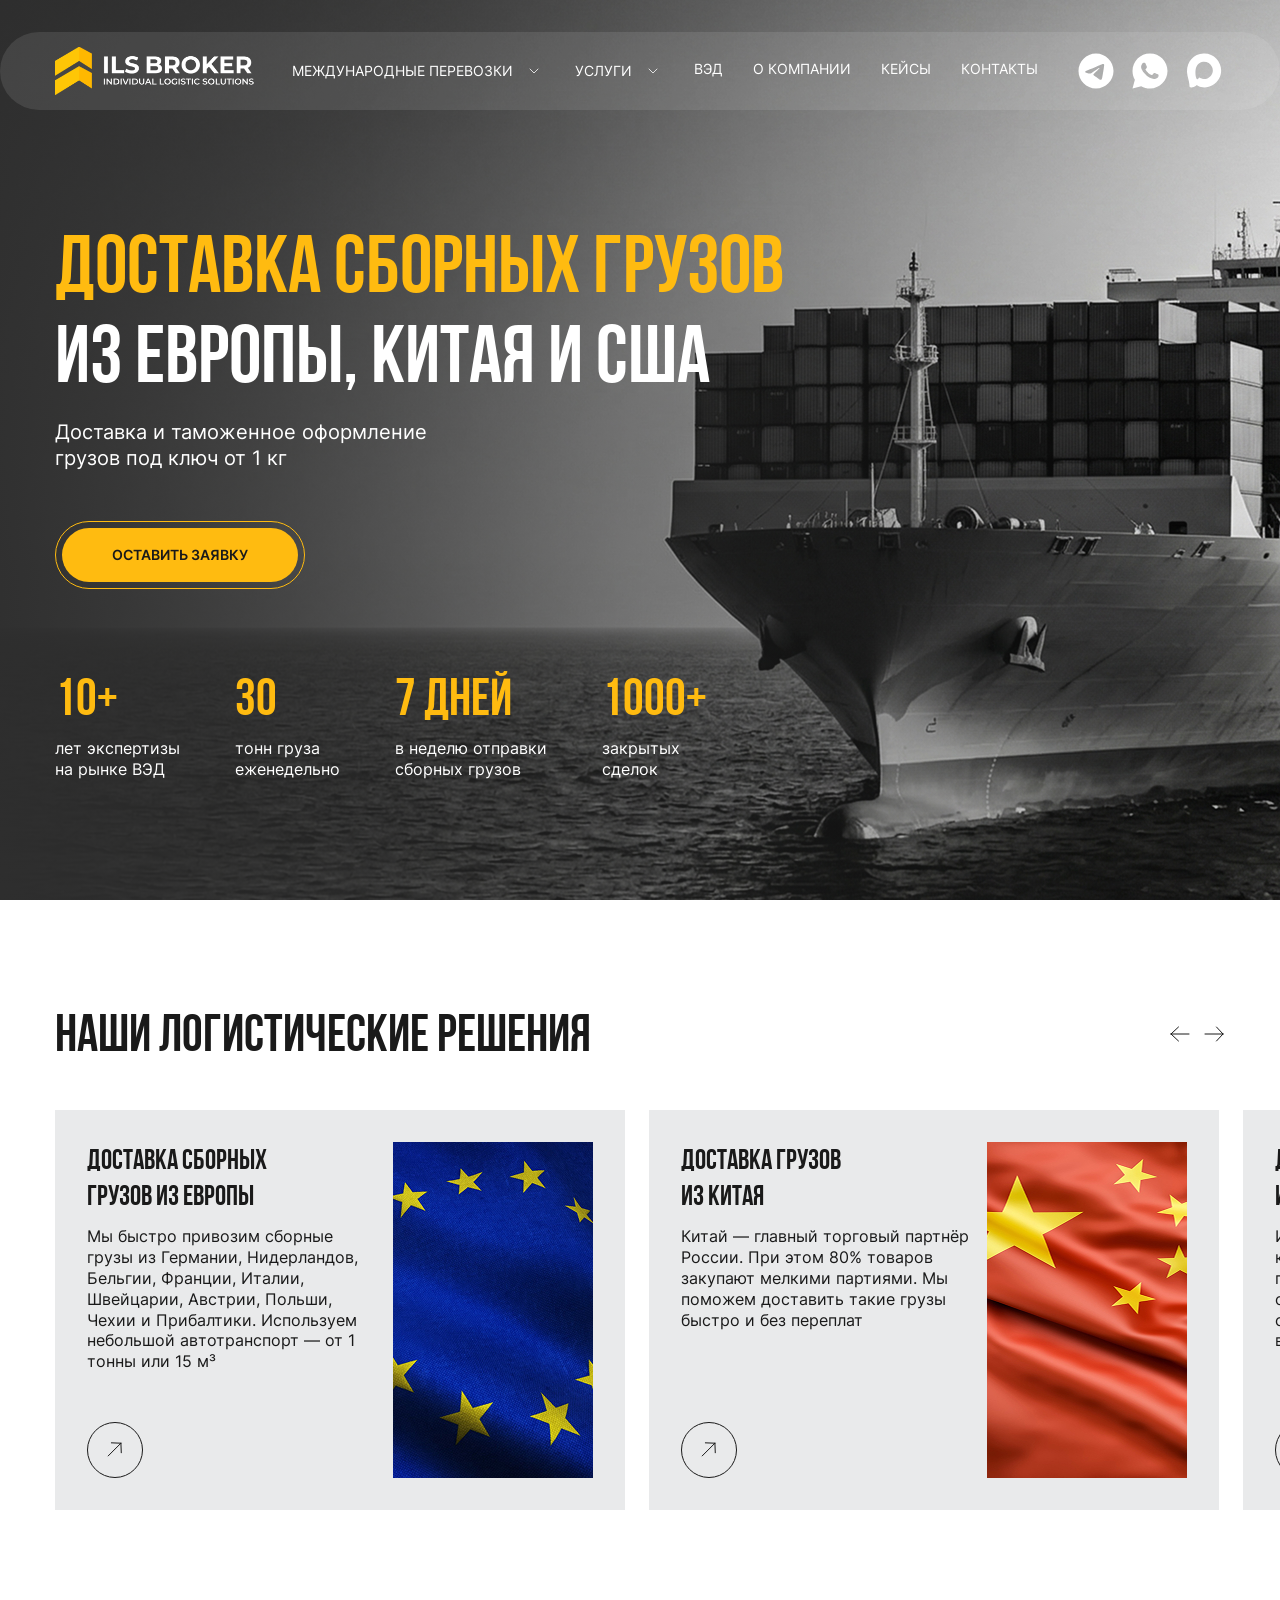
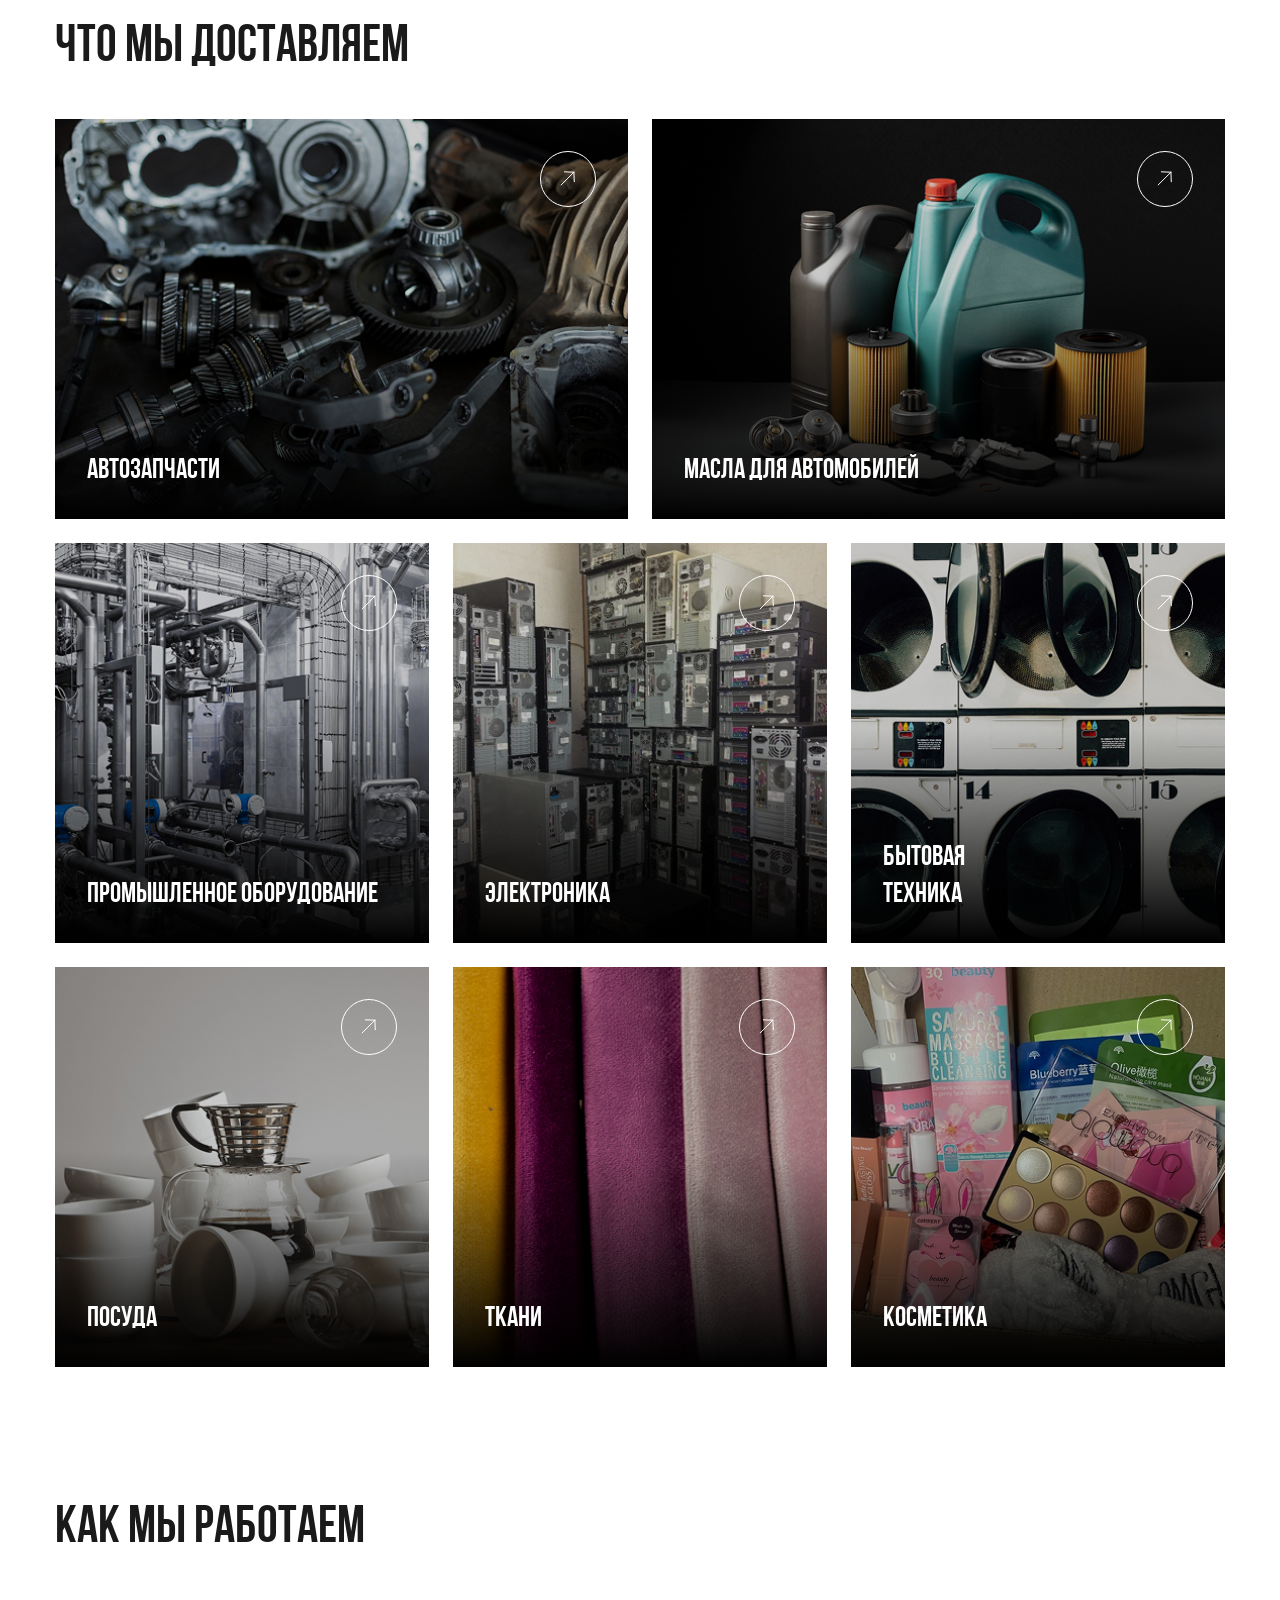
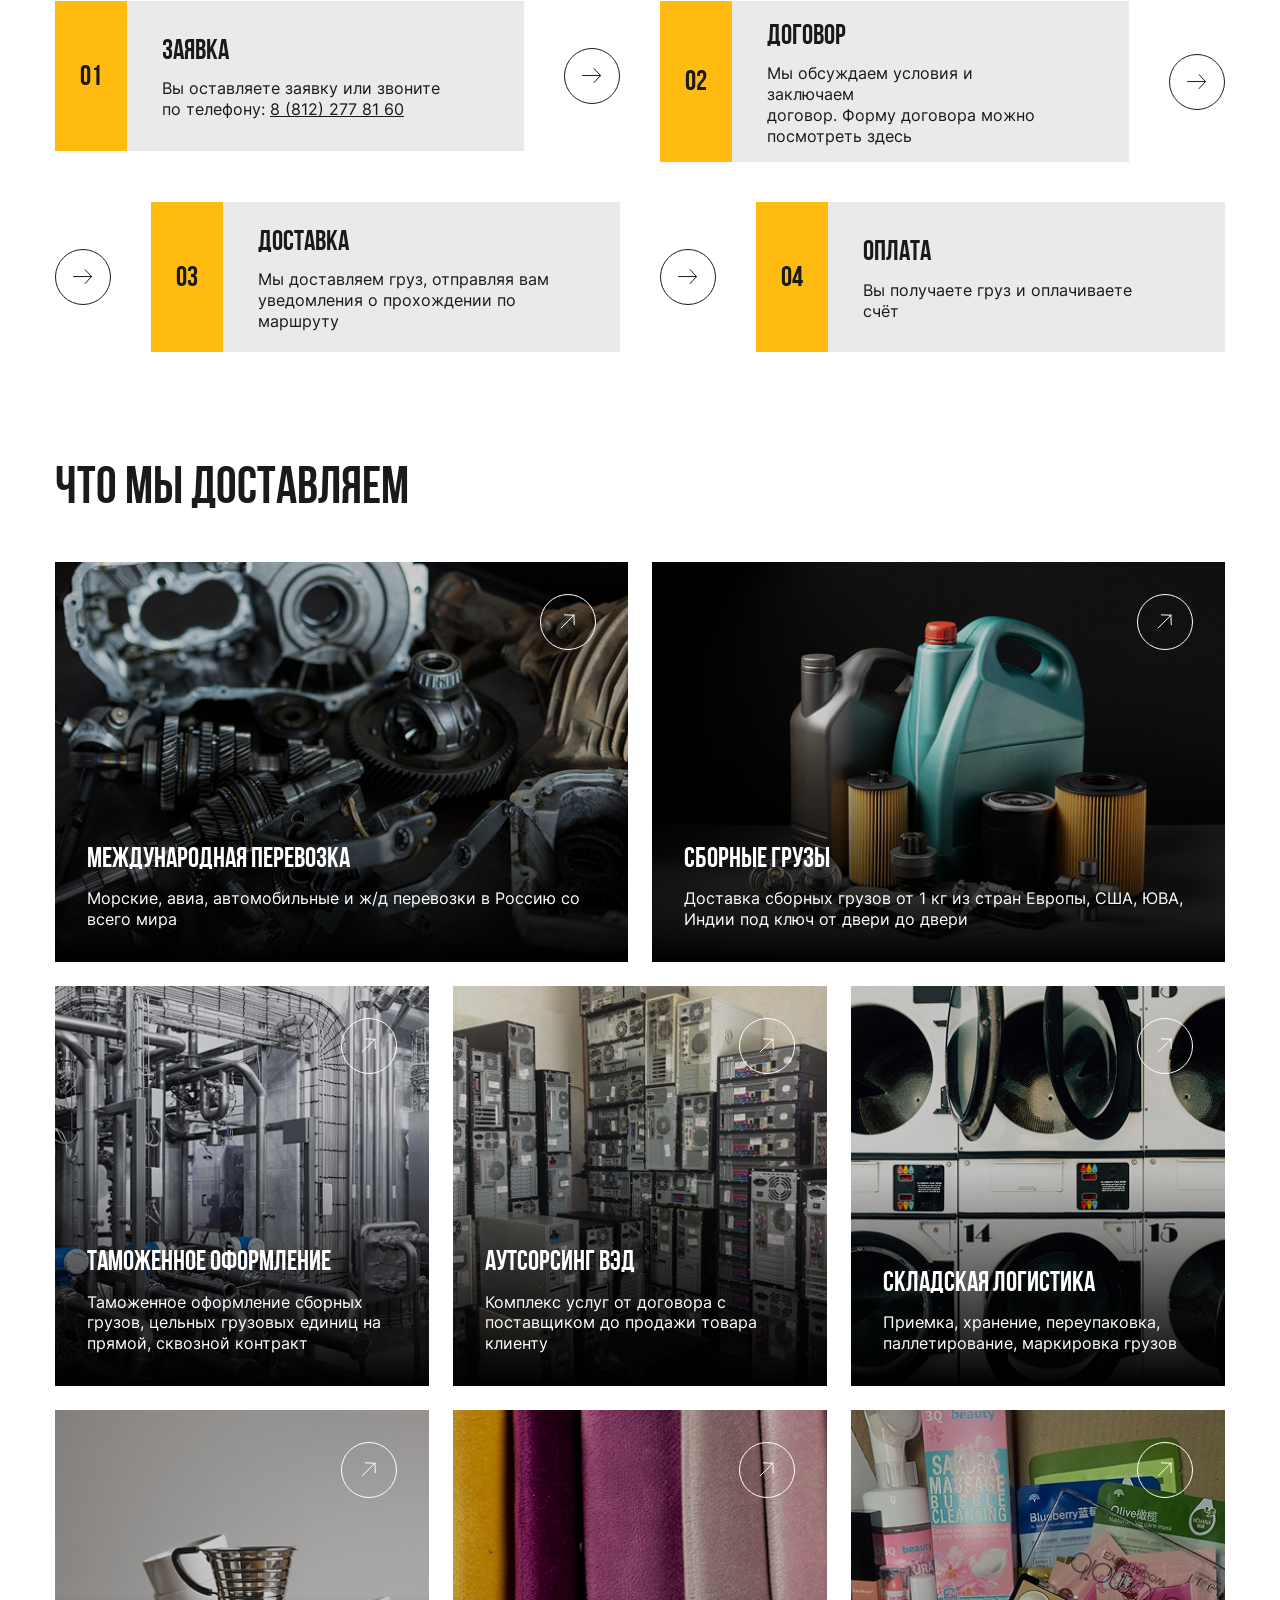
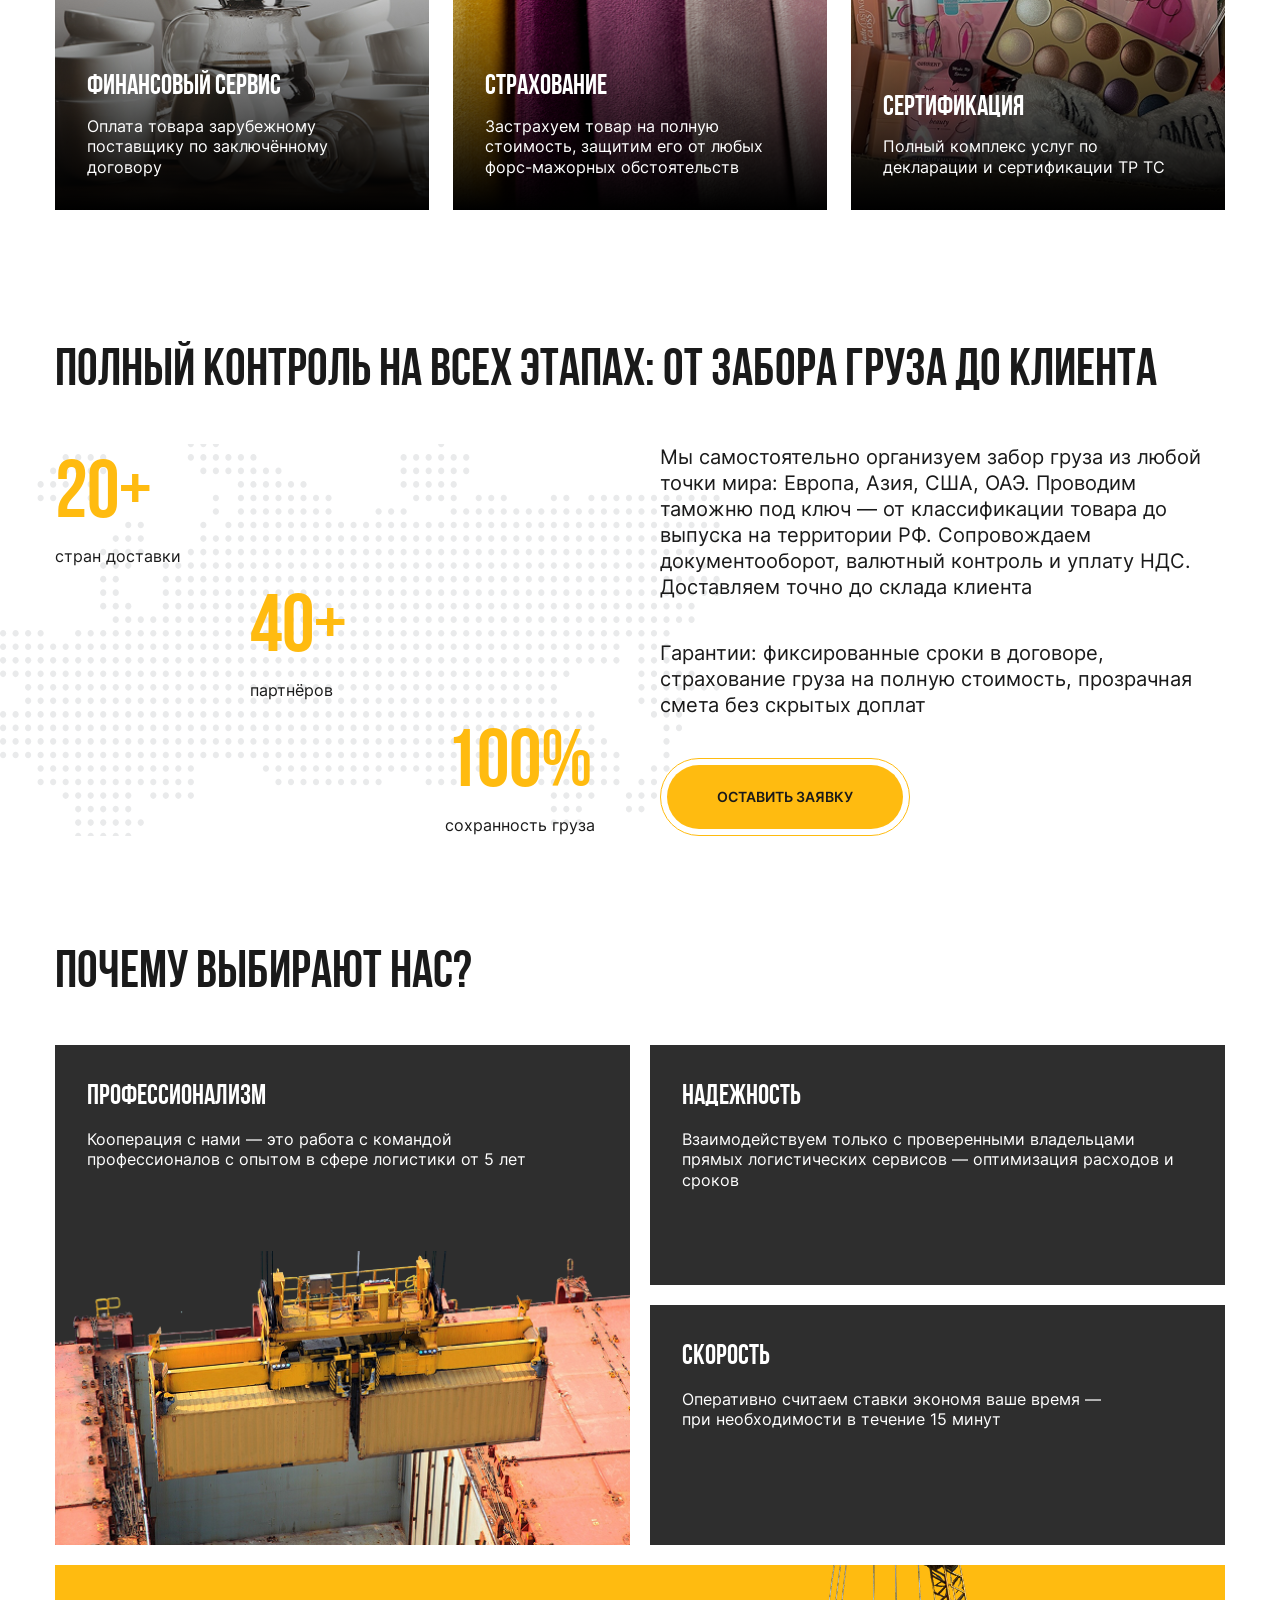
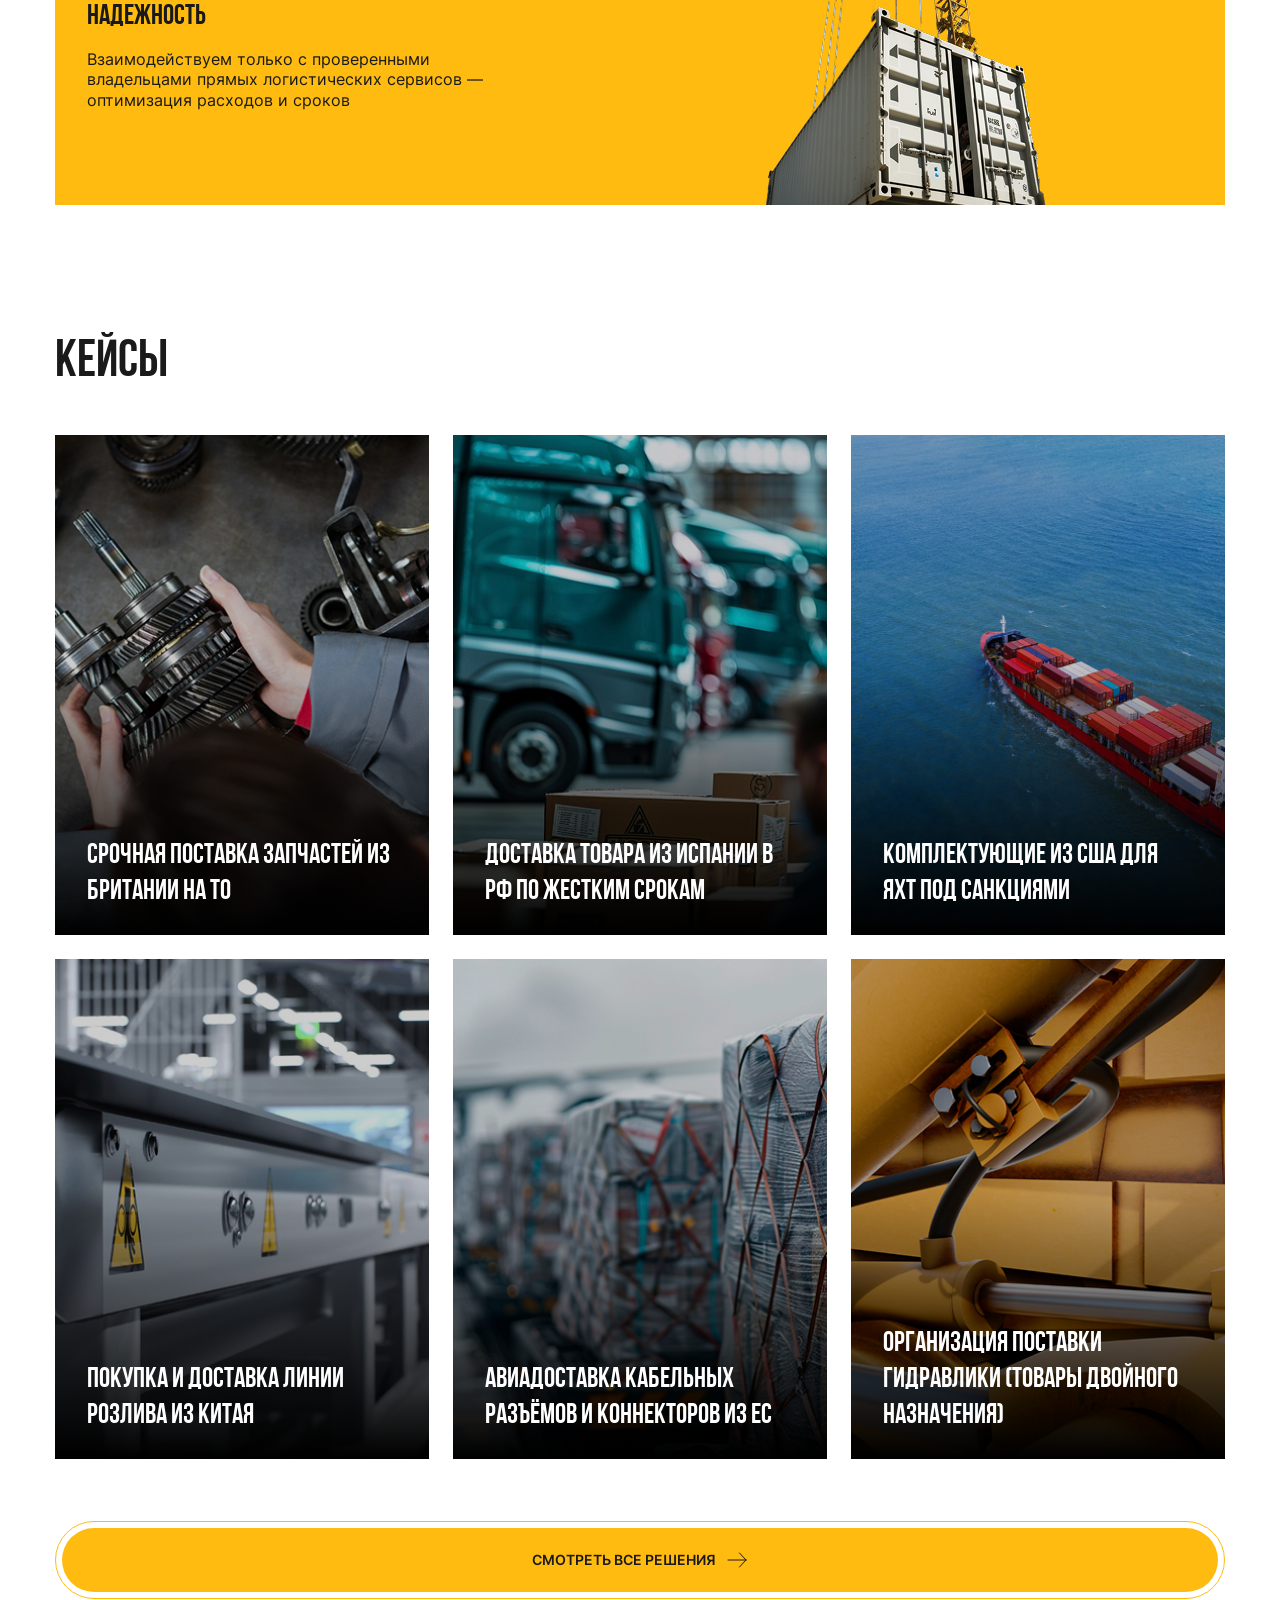
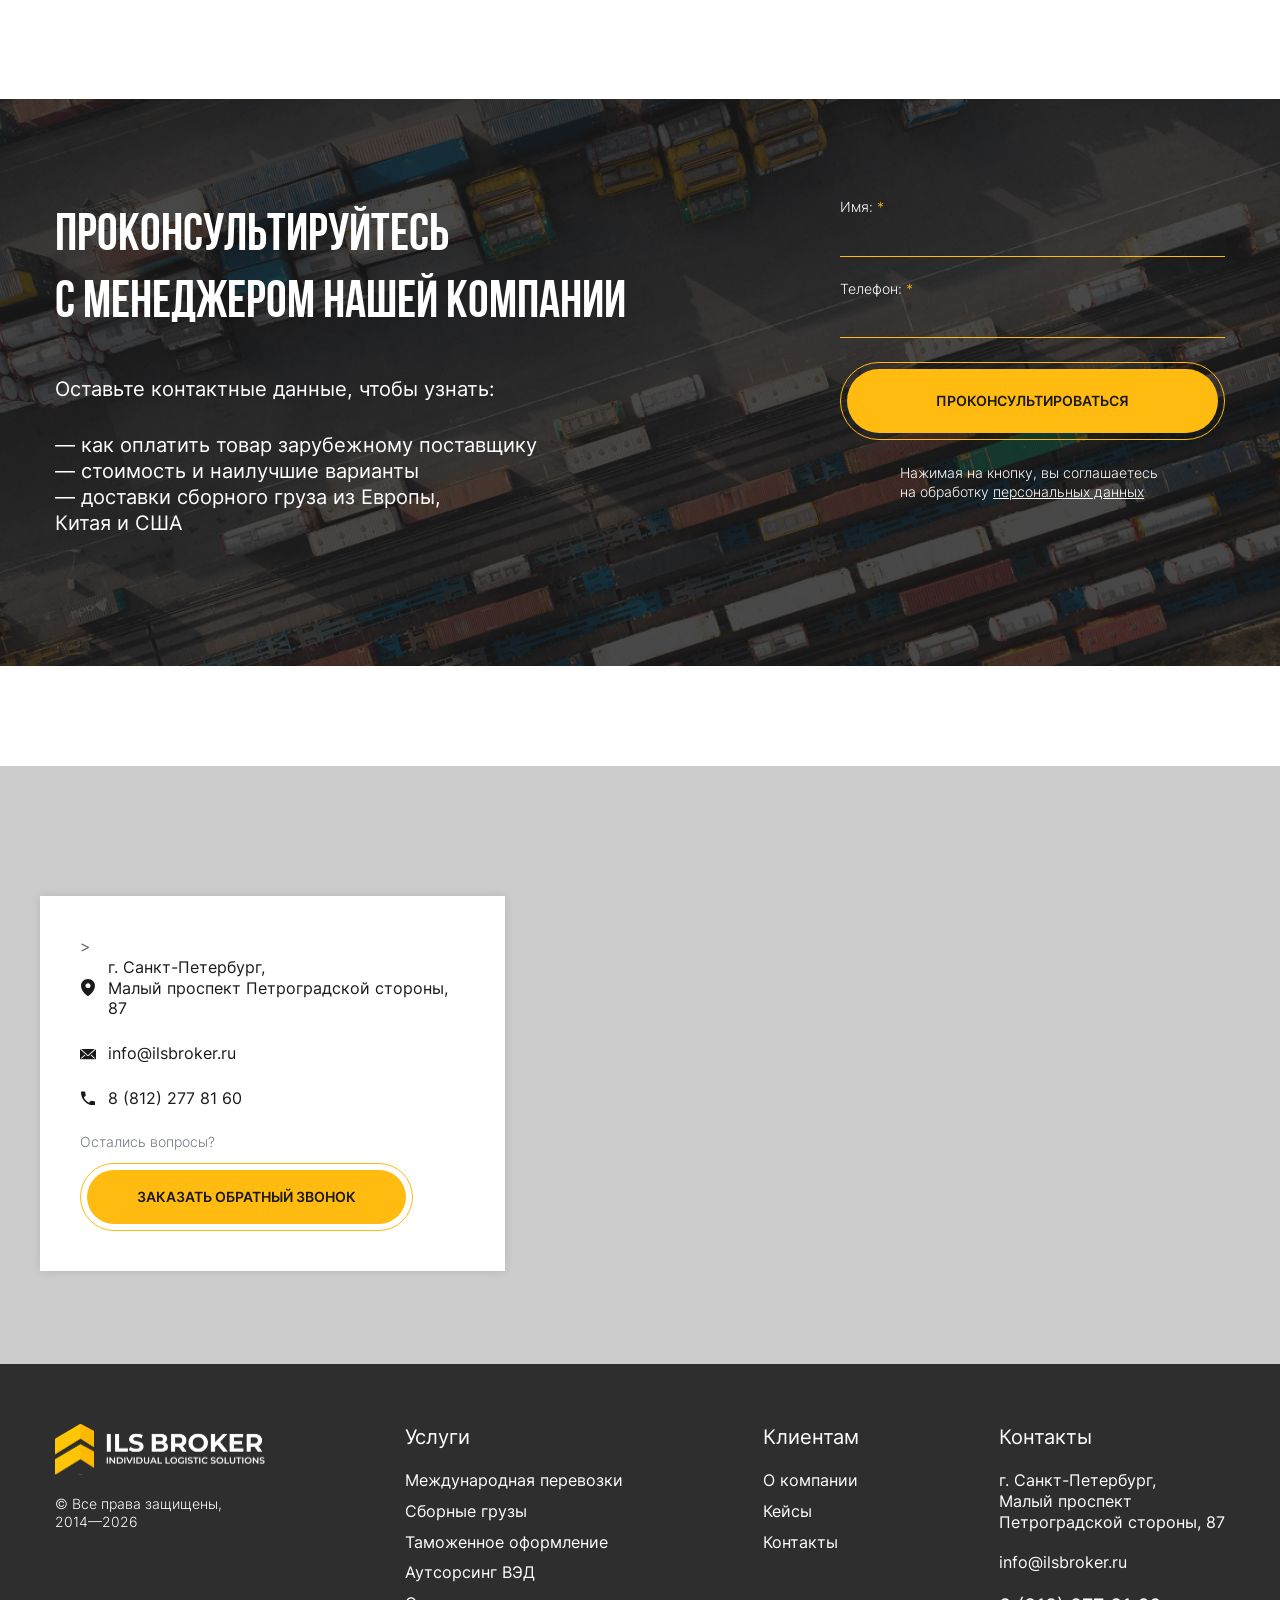
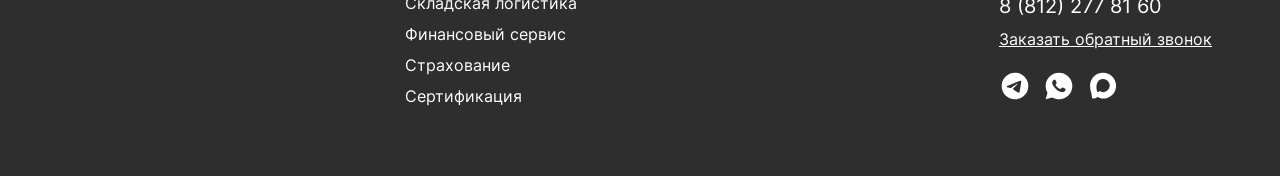
==== commit 5bbcdc81: "first" ====
--- a/index.html
+++ b/index.html
@@ -11,6 +11,7 @@
     
 
     <link rel="stylesheet" href="css/fontawesome-all.css" />
+    <link rel="stylesheet" href="css/animate.css" />
     <link rel="stylesheet" href="css/slick.css" />
     <link rel="stylesheet" href="css/slick-theme.css" />
     <link rel="stylesheet" href="css/jquery.fancybox.css" />
@@ -29,20 +30,20 @@
     
     <!-- HEADER
     ================================= -->
-    <div class="header">
+    <div class="header wow fadeIn" data-wow-delay="1.2s">
         <div class="in">
             <div class="container">
                 <div class="cols">
                     <div class="col">
                         <div class="burger show1200"></div>
-                        <div class="logo">
+                        <div class="logo wow fadeIn" data-wow-delay="1.6s">
                             <a href="">
                                 <img src="img/header/logo.svg" alt="">
                             </a>
                         </div>
                     </div>
                     <div class="col hidd1200">
-                        <div class="nav">
+                        <div class="nav wow fadeIn" data-wow-delay="1.8s">
                             <ul>
                                 <li><a href="">Международные перевозки <i></i></a>
                                     <ul>
@@ -71,7 +72,7 @@
                         </div>
                     </div>
                     <div class="col">
-                        <div class="social hidd1200">
+                        <div class="social hidd1200 wow fadeIn" data-wow-delay="2s">
                             <div class="social__item">
                                 <a href="" class="tg_w hover"></a>
                             </div>
@@ -147,24 +148,24 @@
         <div class="container">
             <div class="in">
                 <div class="vert">
-                    <h1 class="title"><span>ДОСТАВКА СБОРНЫХ ГРУЗОВ</span><br> ИЗ европы, китая и сша</h1>
-                    <p class="text">Доставка и таможенное оформление<br> грузов под ключ от 1 кг</p>
-                    <a href="" class="btn btn-yellow md"><span>Оставить заявку</span></a>
+                    <h1 class="title wow fadeInLeft" data-wow-delay="3s"><span>ДОСТАВКА СБОРНЫХ ГРУЗОВ</span><br> ИЗ европы, китая и сша</h1>
+                    <p class="text wow fadeInLeft" data-wow-delay="3.2s">Доставка и таможенное оформление<br> грузов под ключ от 1 кг</p>
+                    <a href="" class="btn btn-yellow md wow fadeInLeft" data-wow-delay="3.4s"><span>Оставить заявку</span></a>
                     <div class="advantages hidd1200">
                         <div class="items">
-                            <div class="item">
+                            <div class="item wow fadeInUp" data-wow-delay="3.6s">
                                 <div class="num">10+</div>
                                 <p>лет экспертизы<br> на рынке ВЭД</p>
                             </div>
-                            <div class="item">
+                            <div class="item wow fadeInUp" data-wow-delay="3.8s">
                                 <div class="num">30</div>
                                 <p>тонн груза<br> еженедельно</p>
                             </div>
-                            <div class="item">
+                            <div class="item wow fadeInUp" data-wow-delay="4s">
                                 <div class="num">7 дней</div>
                                 <p>в неделю отправки<br> сборных грузов</p>
                             </div>
-                            <div class="item">
+                            <div class="item wow fadeInUp" data-wow-delay="4.2s">
                                 <div class="num">1000+</div>
                                 <p>закрытых<br> сделок</p>
                             </div>
@@ -181,19 +182,19 @@
         <div class="container">
             <div class="advantages">
                 <div class="items">
-                    <div class="item">
+                    <div class="item wow fadeInUp" data-wow-delay="3.6s">
                         <div class="num">10+</div>
                         <p>лет экспертизы<br> на рынке ВЭД</p>
                     </div>
-                    <div class="item">
+                    <div class="item wow fadeInUp" data-wow-delay="3.8s">
                         <div class="num">30</div>
                         <p>тонн груза<br> еженедельно</p>
                     </div>
-                    <div class="item">
+                    <div class="item wow fadeInUp" data-wow-delay="4s">
                         <div class="num">7 дней</div>
                         <p>в неделю отправки<br> сборных грузов</p>
                     </div>
-                    <div class="item">
+                    <div class="item wow fadeInUp" data-wow-delay="4.2s">
                         <div class="num">1000+</div>
                         <p>закрытых<br> сделок</p>
                     </div>
@@ -209,17 +210,17 @@
             <div class="b-head">
                 <div class="cols">
                     <div class="col">
-                        <h2 class="title-block">Наши логистические решения</h2>
+                        <h2 class="title-block wow fadeInLeft" data-wow-delay="1.2s">Наши логистические решения</h2>
                     </div>
                     <div class="col hidd1200">
-                        <div class="arrow-append">
+                        <div class="arrow-append wow fadeInLeft" data-wow-delay="1.4s">
                             <div class="swiper-button-next" id="swiper-button-next_1"></div>
                             <div class="swiper-button-prev" id="swiper-button-prev_1"></div> 
                         </div>
                     </div>
                 </div>
             </div>
-            <div class="sol hidd1200">
+            <div class="sol hidd1200 wow fadeInUp" data-wow-delay="1.6s">
                 <div class="slider-wrap overflow-hidden">
                     <div class="swiper-sol">
                         <div class="swiper-wrapper">
@@ -354,7 +355,7 @@
                 </div>
             </div>
 
-            <div class="sol show1200">
+            <div class="sol show1200 wow fadeInUp" data-wow-delay="1.2s">
                 <div class="items">
                     <div class="item">
                         <a href="">
@@ -418,8 +419,8 @@
     ================================= -->
     <div class="section">
         <div class="container">
-            <h2 class="title-block">Что мы доставляем</h2>
-            <div class="cat">
+            <h2 class="title-block wow fadeInLeft" data-wow-delay="1.2s">Что мы доставляем</h2>
+            <div class="cat wow fadeInUp" data-wow-delay="1.4s">
                 <div class="items">
                     <div class="item w50">
                         <a href="">
@@ -566,10 +567,10 @@
     ================================= -->
     <div class="section">
         <div class="container">
-            <h2 class="title-block">Как мы работаем</h2>
+            <h2 class="title-block wow fadeInLeft" data-wow-delay="1.2s">Как мы работаем</h2>
             <div class="how">
                 <div class="items">
-                    <div class="item">
+                    <div class="item wow fadeInLeft" data-wow-delay="1.4s">
                         <div class="in">
                             <div class="left">
                                 <div class="num">
@@ -589,7 +590,7 @@
                             </div>
                         </div>
                     </div>
-                    <div class="item">
+                    <div class="item wow fadeInLeft" data-wow-delay="1.6s">
                         <div class="in">
                             <div class="left">
                                 <div class="num">
@@ -609,7 +610,7 @@
                             </div>
                         </div>
                     </div>
-                    <div class="item">
+                    <div class="item wow fadeInLeft" data-wow-delay="1.8s">
                         <div class="in reverse">
                             <div class="left">
                                 <div class="num">
@@ -629,7 +630,7 @@
                             </div>
                         </div>
                     </div>
-                    <div class="item">
+                    <div class="item wow fadeInLeft" data-wow-delay="2s">
                         <div class="in reverse">
                             <div class="left">
                                 <div class="num">
@@ -658,8 +659,8 @@
     ================================= -->
     <div class="section">
         <div class="container">
-            <h2 class="title-block"></h2>
-            <div class="serv">
+            <h2 class="title-block wow fadeInLeft" data-wow-delay="1.2s">Что мы доставляем</h2>
+            <div class="serv wow fadeInUp" data-wow-delay="1.4s">
                 <div class="items">
                     <div class="item w50">
                         <a href="">
@@ -814,26 +815,26 @@
     ================================= -->
     <div class="section">
         <div class="container">
-            <h2 class="title-block">Полный контроль на всех этапах: от забора груза до клиента</h2>
+            <h2 class="title-block wow fadeInLeft" data-wow-delay="1.2s">Полный контроль на всех этапах: от забора груза до клиента</h2>
         </div>
         <div class="step">
             <div class="container">
                 <div class="step__cols">
                     <div class="step__col">
                         <div class="items">
-                            <div class="item">
+                            <div class="item wow fadeInUp" data-wow-delay="1.4s">
                                 <div class="in">
                                     <div class="num">20+</div>
                                     <div class="text">стран доставки</div>
                                 </div>
                             </div>
-                            <div class="item center">
+                            <div class="item center wow fadeInUp" data-wow-delay="1.6s">
                                 <div class="in">
                                     <div class="num">40+</div>
                                     <div class="text">партнёров</div>
                                 </div>
                             </div>
-                            <div class="item end">
+                            <div class="item end wow fadeInUp" data-wow-delay="1.8s">
                                 <div class="in">
                                     <div class="num">100%</div>
                                     <div class="text">сохранность груза</div>
@@ -841,7 +842,7 @@
                             </div>
                         </div>
                     </div>
-                    <div class="step__col">
+                    <div class="step__col wow fadeInRight" data-wow-delay="2s">
                         <p>Мы самостоятельно организуем забор груза из любой точки мира: Европа, Азия, США, ОАЭ. Проводим таможню под ключ — от классификации товара до выпуска на территории РФ. Сопровождаем документооборот, валютный контроль и уплату НДС. Доставляем точно до склада клиента</p>
                         <p>Гарантии: фиксированные сроки в договоре, страхование груза на полную стоимость, прозрачная смета без скрытых доплат</p>
                         <a href="" class="btn btn-yellow"><span>Оставить заявку</span></a>
@@ -855,8 +856,8 @@
     ================================= -->
     <div class="section">
         <div class="container">
-            <h2 class="title-block">Почему выбирают нас?</h2>
-            <div class="why">
+            <h2 class="title-block wow fadeInLeft" data-wow-delay="1.2s">Почему выбирают нас?</h2>
+            <div class="why wow fadeInUp" data-wow-delay="1.2s">
                 <div class="why__cols">
                     <div class="why__col w50">
                         <div class="item h-2">
@@ -907,8 +908,8 @@
     ================================= -->
     <div class="section section-bottom">
         <div class="container">
-            <h2 class="title-block">Кейсы</h2>
-            <div class="cases">
+            <h2 class="title-block wow fadeInLeft" data-wow-delay="1.2s">Кейсы</h2>
+            <div class="cases wow fadeInUp" data-wow-delay="1.4s">
                 <div class="items">
                     <div class="item">
                         <div class="in">
@@ -990,7 +991,7 @@
                     </div>
                 </div>
             </div>
-            <div class="flex-bot">
+            <div class="flex-bot wow fadeInLeft" data-wow-delay="1.6s">
                 <a href="" class="btn btn-yellow w100"><span>Смотреть все решения <i class="i-btn-arrow"></i></span></a>
             </div>
         </div>
@@ -1001,12 +1002,12 @@
     <div class="action bg">
         <div class="container">
             <div class="action__cols">
-                <div class="action__left">
+                <div class="action__left wow fadeInLeft" data-wow-delay="1.2s">
                     <h2 class="title-block white">Проконсультируйтесь<br> с менеджером нашей компании</h2>
                     <p>Оставьте контактные данные, чтобы узнать:</p>
                     <p>— как оплатить товар зарубежному поставщику<br> — стоимость и наилучшие варианты<br> — доставки сборного груза из Европы,<br> Китая и США</p>
                 </div>
-                <div class="action__right">
+                <div class="action__right wow fadeInRight" data-wow-delay="1.4s">
                     <form class="action__form">
                         <div class="form-group">
                             <label class="label">Имя: <span>*</span></label>
@@ -1033,7 +1034,7 @@
             </div>
             <div class="front">
                 <div class="container">
-                    <div class="chisel">
+                    <div class="chisel wow fadeInUp" data-wow-delay="1.2s">>
                         <div class="map__place">г. Санкт-Петербург,<br> Малый проспект Петроградской стороны, 87</div>
                         <div class="map__mail">
                             <a href="">info@ilsbroker.ru</a>
@@ -1130,9 +1131,20 @@
     <script src="libs/slick.min.js"></script> 
     <script src="libs/swiper-bundle.min.js"></script> 
     <script src="libs/jquery.maskedinput.js"></script>
+    <script src="libs/wow.min.js"></script>
     <script src="js/common.js"></script>
  
-
+    <script type="text/javascript">
+        var wow = new WOW(
+          {
+            boxClass: 'wow',     
+            mobile: true,       
+            live: true   
+          
+          }
+        );
+        wow.init();
+    </script>
    
     
 </body>
--- a/css/style.css
+++ b/css/style.css
@@ -464,9 +464,25 @@
     max-width: 1300px;
     margin: 0 auto;
     padding: 15px 25px;
+    position: relative;
+    z-index: 1;
+}
+
+.header .in:before{
+    content: "";
+    width: 100%;
+    height: 100%;
     backdrop-filter: blur(50px);
     background: rgba(255, 255, 255, 0.1);
     border-radius: 100px;
+    position: absolute;
+    top: 0;
+    left: 0;
+    z-index: 1;
+}
+
+.header_inner .in:before{
+    display: none;
 }
 
 .header_inner .in{
@@ -476,6 +492,8 @@
     border-radius: 0;
 }
 
+
+
 .header .cols{
     flex-wrap: nowrap;
     align-items: center;
@@ -538,13 +556,28 @@
 }
 
 .nav ul ul{
-    width: 300px;
+    width: 360px;
     display: none;
-    padding-top: 20px;
-    padding-bottom: 36px;
+    padding-top: 60px;
+    padding-left: 15px;
+    padding-right: 15px;
+    padding-bottom: 24px;
     list-style: none;
     position: absolute;
     top: 100%;
+    left: -15px;
+}
+
+.nav ul ul:before{
+    content: "";
+    width: 100%;
+    height: calc(100% - 40px);
+    backdrop-filter: blur(50px);
+    background: rgba(255, 255, 255, 0.1);
+    border: 1px solid rgba(255, 255, 255, 0.3);
+    border-radius: 30px;
+    position: absolute;
+    bottom: 0;
     left: 0;
 }
 
@@ -561,6 +594,7 @@
     min-height: 48px;
     display: flex;
     align-items: center;
+    padding: 0 15px;
     font-weight: 400;
     font-size: 14px;
     line-height: 1.3;
@@ -2108,33 +2142,30 @@
 /************/
 .simple-slider {
   position: relative;
-  max-width: 100%;
   overflow: hidden;
   user-select: none;
 }
-
 .simple-slider__container {
   overflow: hidden;
 }
-
 .simple-slider__track {
   display: flex;
-  transition: transform 0.3s cubic-bezier(0.2, 0.9, 0.4, 1.1);
-  will-change: transform;
-  gap: 20px; /* отступ между слайдами — не влияет на расчёт, но для красоты */
-}
-
+  transition: transform 0.3s ease-out;
+  gap: 10px;
+}
 .simple-slide {
   flex-shrink: 0;
   width: 120px;
-  transition: width 0.3s ease;
-  /* Фиксируем левый край при масштабировании */
-  transform-origin: left center;
-}
-
+
+
+  cursor: pointer;
+  transition: width 0.3s ease-out;
+}
 .simple-slide.active {
   width: 570px;
 }
+
+
 
 .simple-slider__prev,
 .simple-slider__next {
@@ -2506,7 +2537,7 @@
 
 .footer__place{
     margin-bottom: 20px;
-    padding-left: 33px;
+    /*padding-left: 33px;*/
     position: relative;
     font-weight: 400;
     font-size: 16px;
@@ -2515,19 +2546,19 @@
 }
 
 .footer__place:before{
-    content: "";
+    /*content: "";
     width: 13px;
     height: 14px;
     background: url(../img/footer/place.svg) center no-repeat;
     position: absolute;
     top: 50%;
     left: 0;
-    transform: translateY(-50%);
+    transform: translateY(-50%);*/
 }
 
 .footer__mail{
     margin-bottom: 20px;
-    padding-left: 33px;
+    /*padding-left: 33px;*/
     position: relative;
     font-weight: 400;
     font-size: 16px;
@@ -2540,14 +2571,14 @@
 }
 
 .footer__mail:before{
-    content: "";
+    /*content: "";
     width: 13px;
     height: 9px;
     background: url(../img/footer/mail.svg) center no-repeat;
     position: absolute;
     top: 50%;
     left: 0;
-    transform: translateY(-50%);
+    transform: translateY(-50%);*/
 }
 
 .footer__phone{
@@ -2579,6 +2610,9 @@
     display: none!important;
 }
 
-
-
-
+.no-animation {
+  animation: none !important;
+}
+
+
+
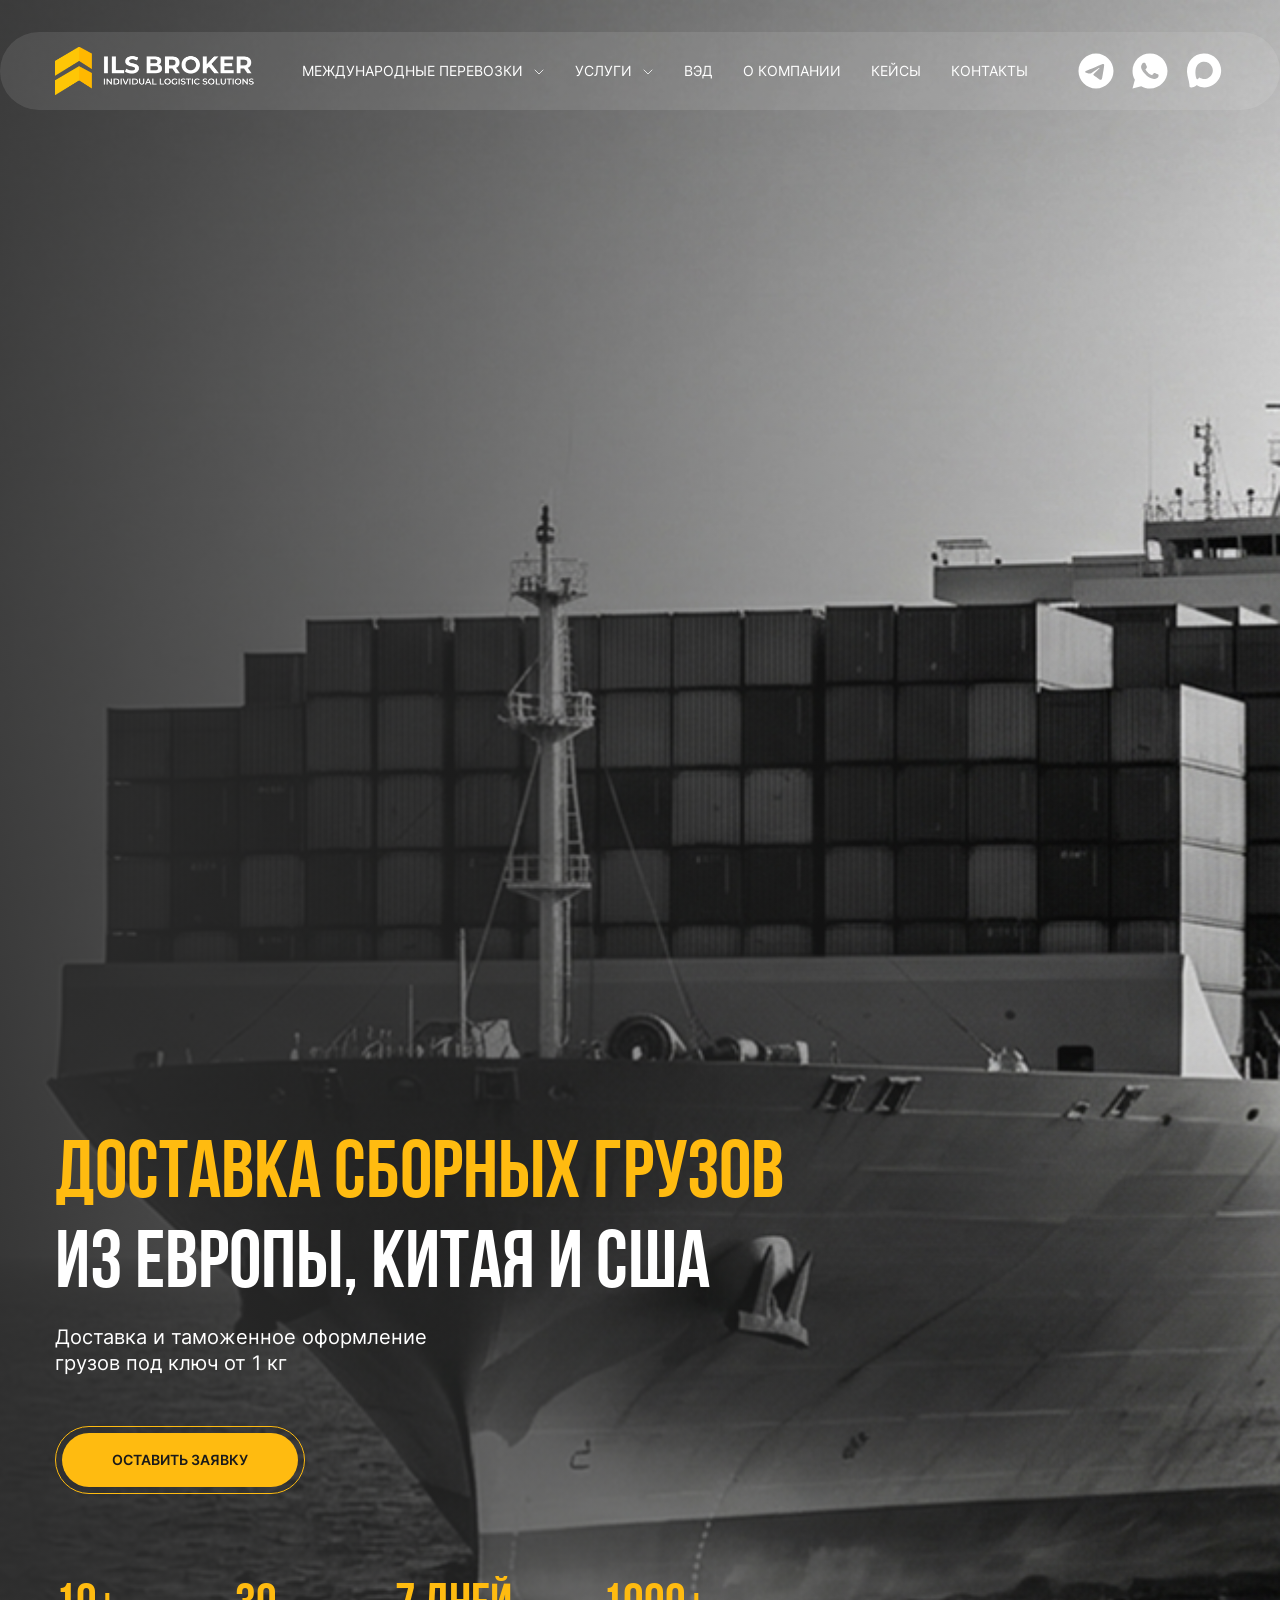
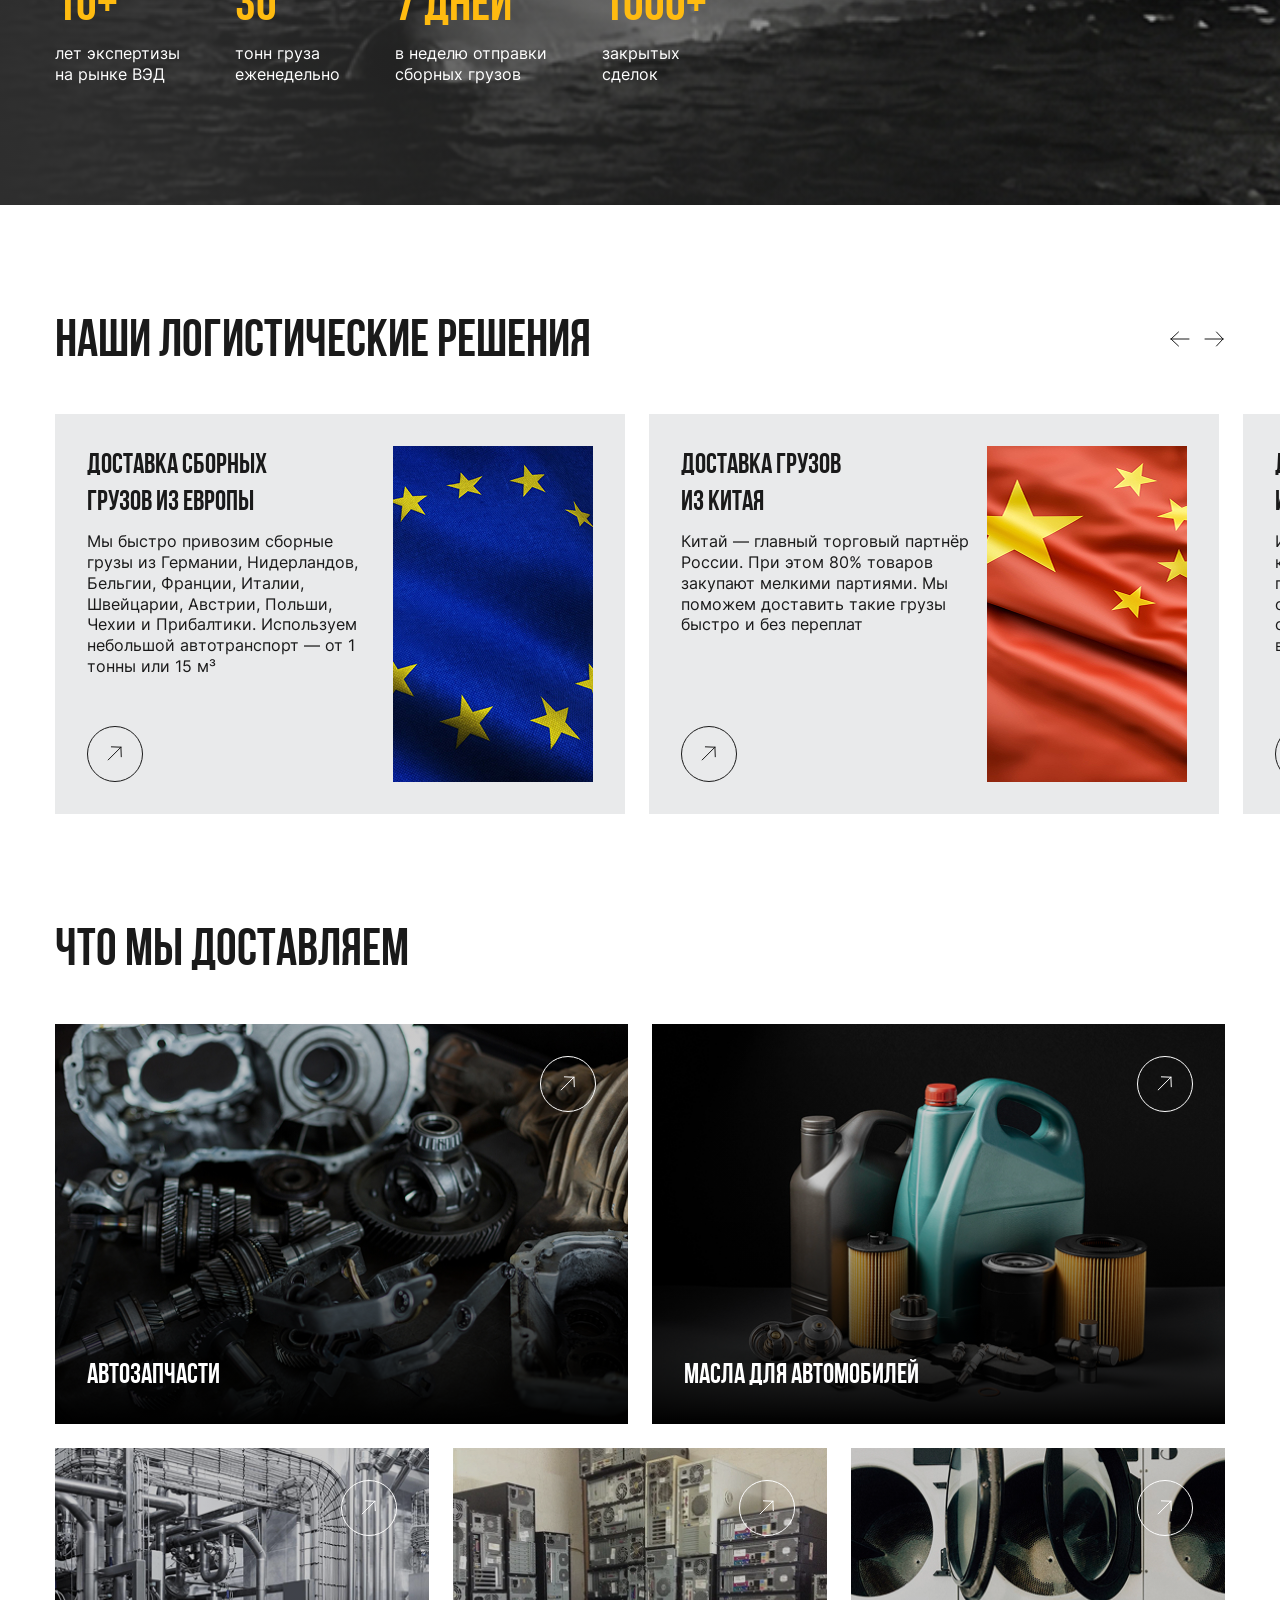
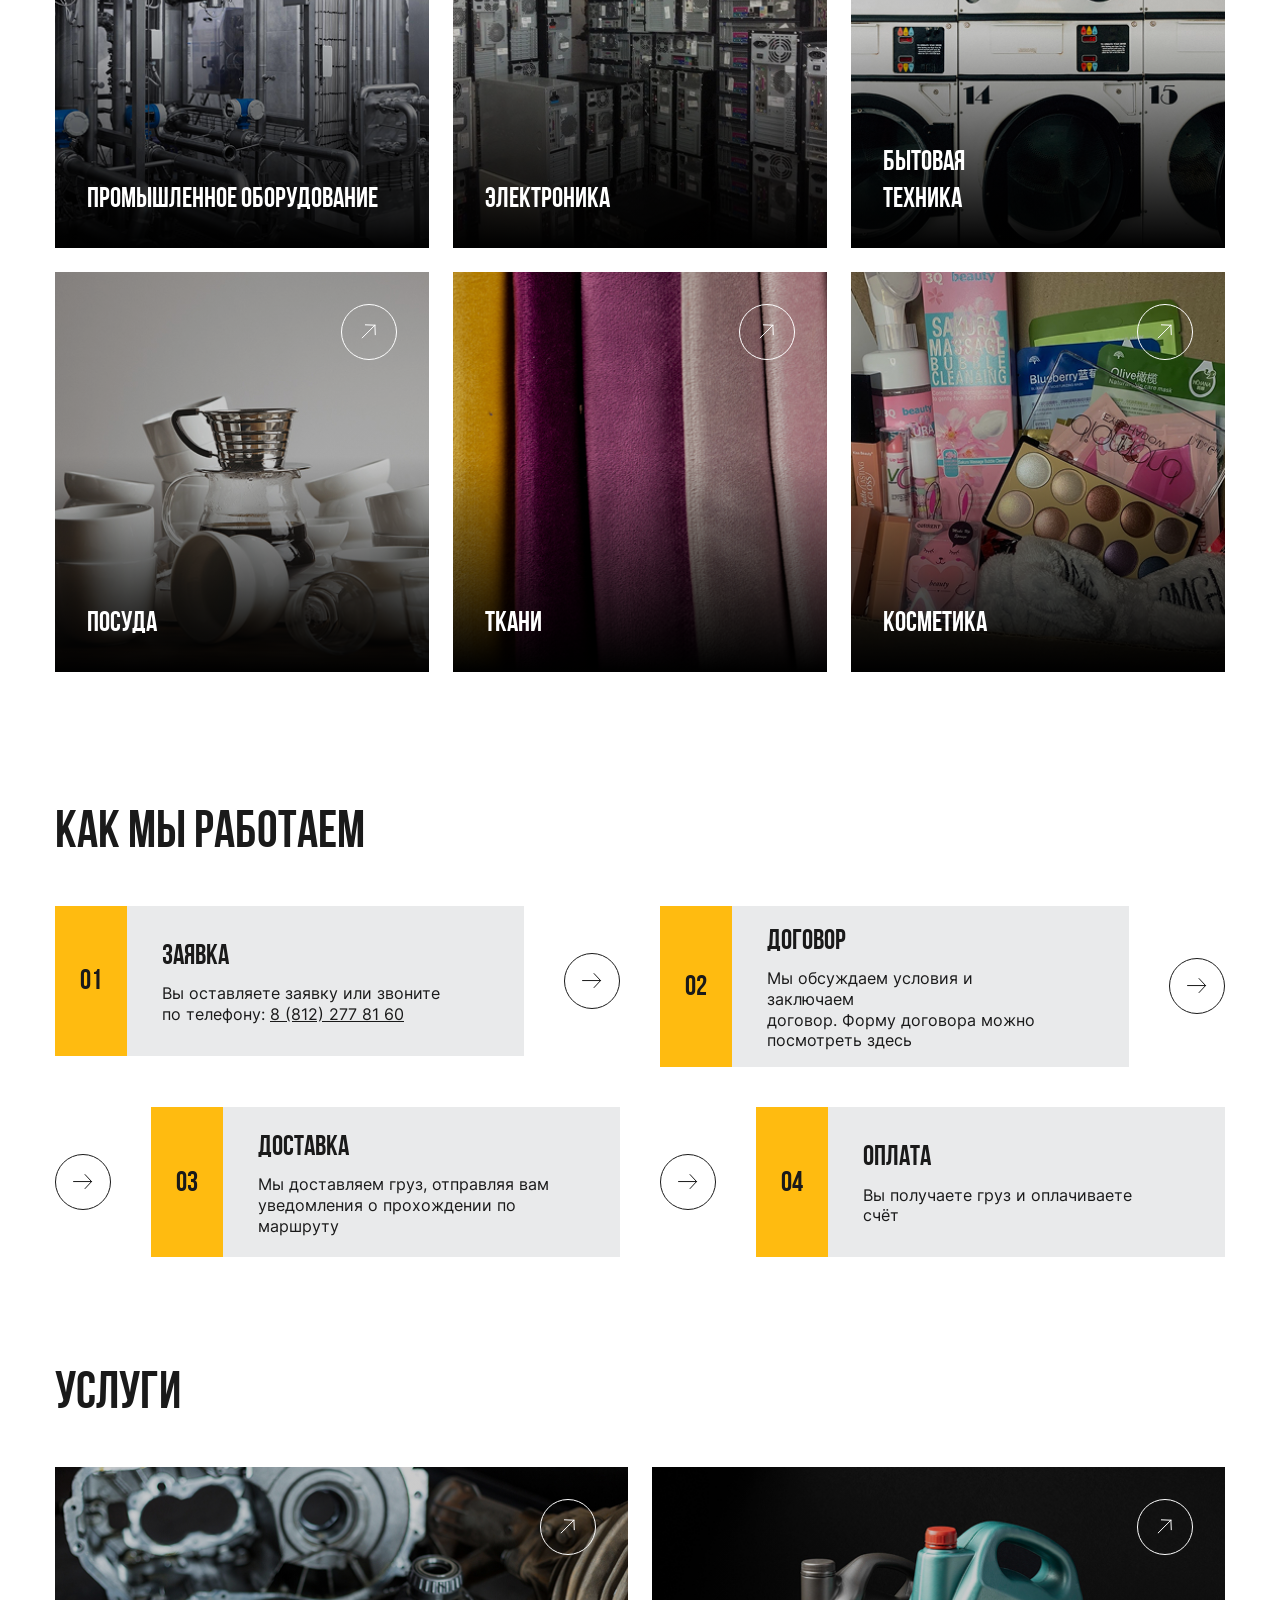
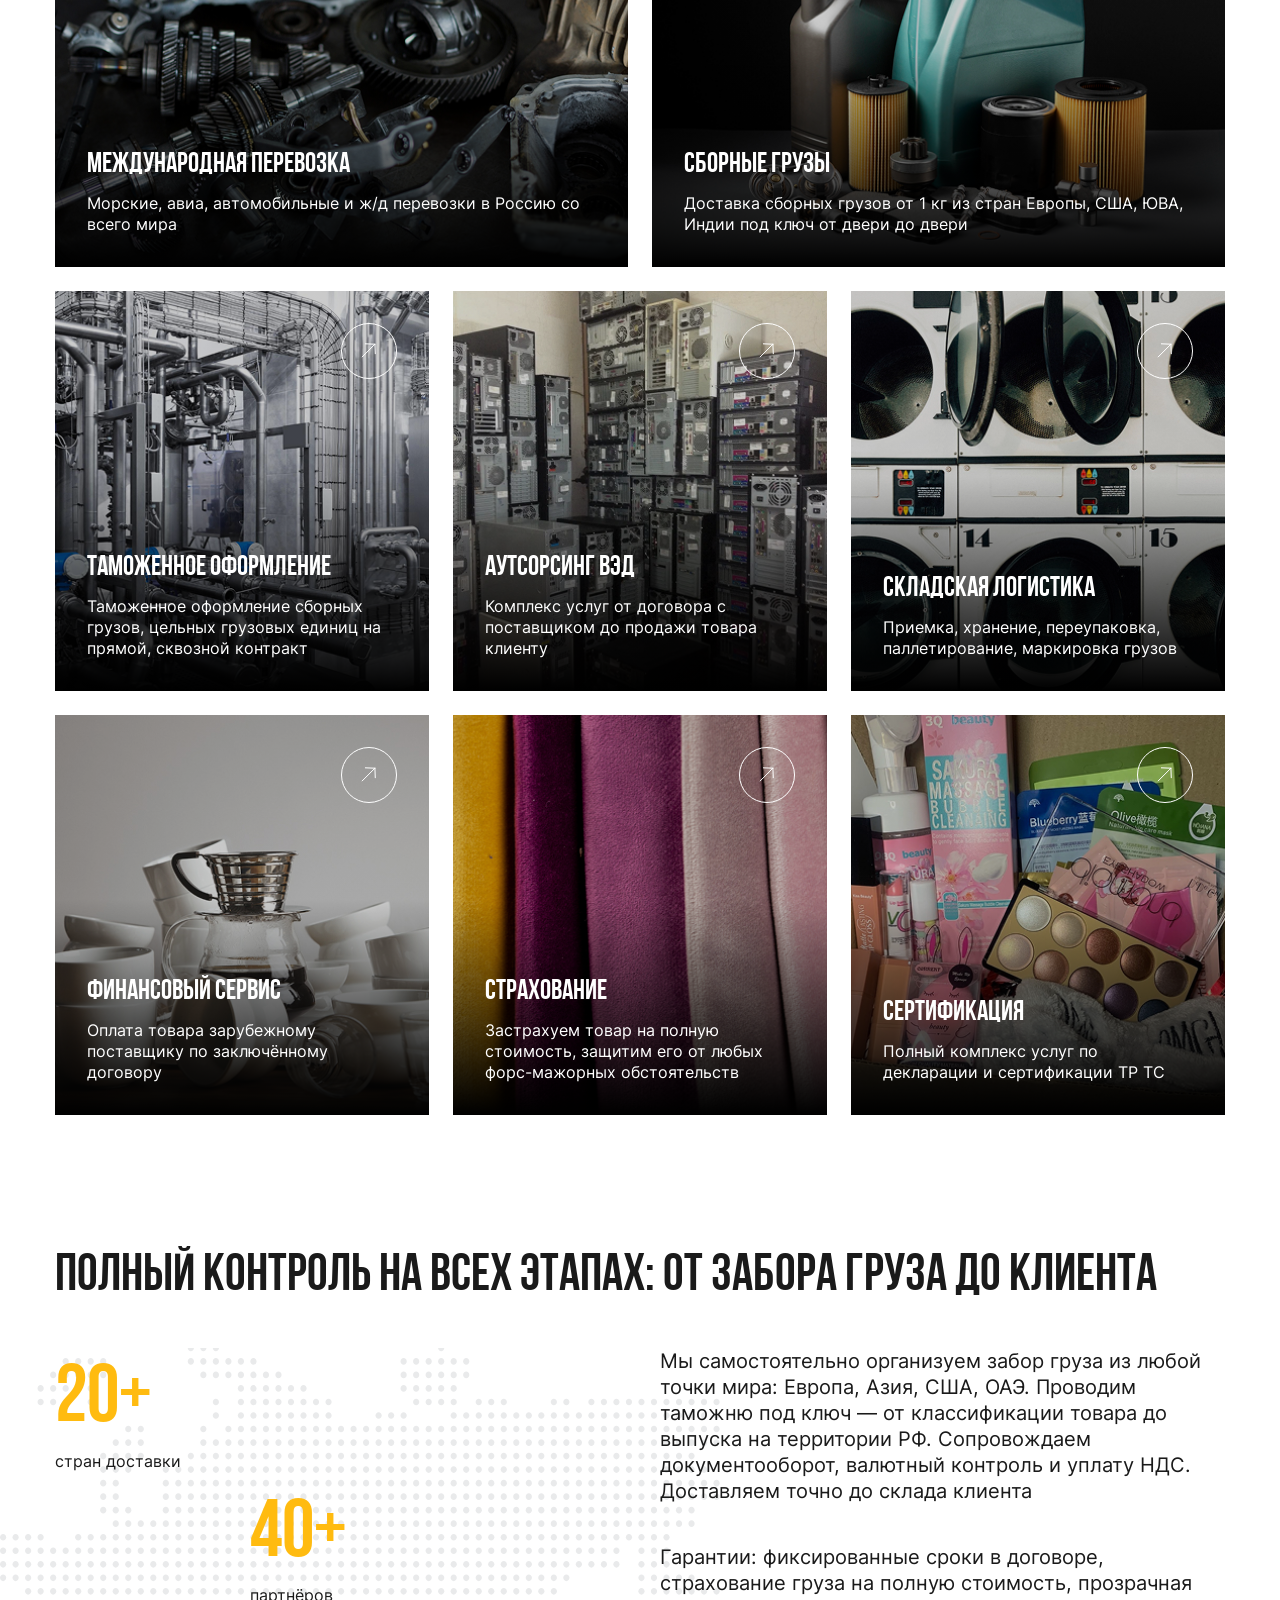
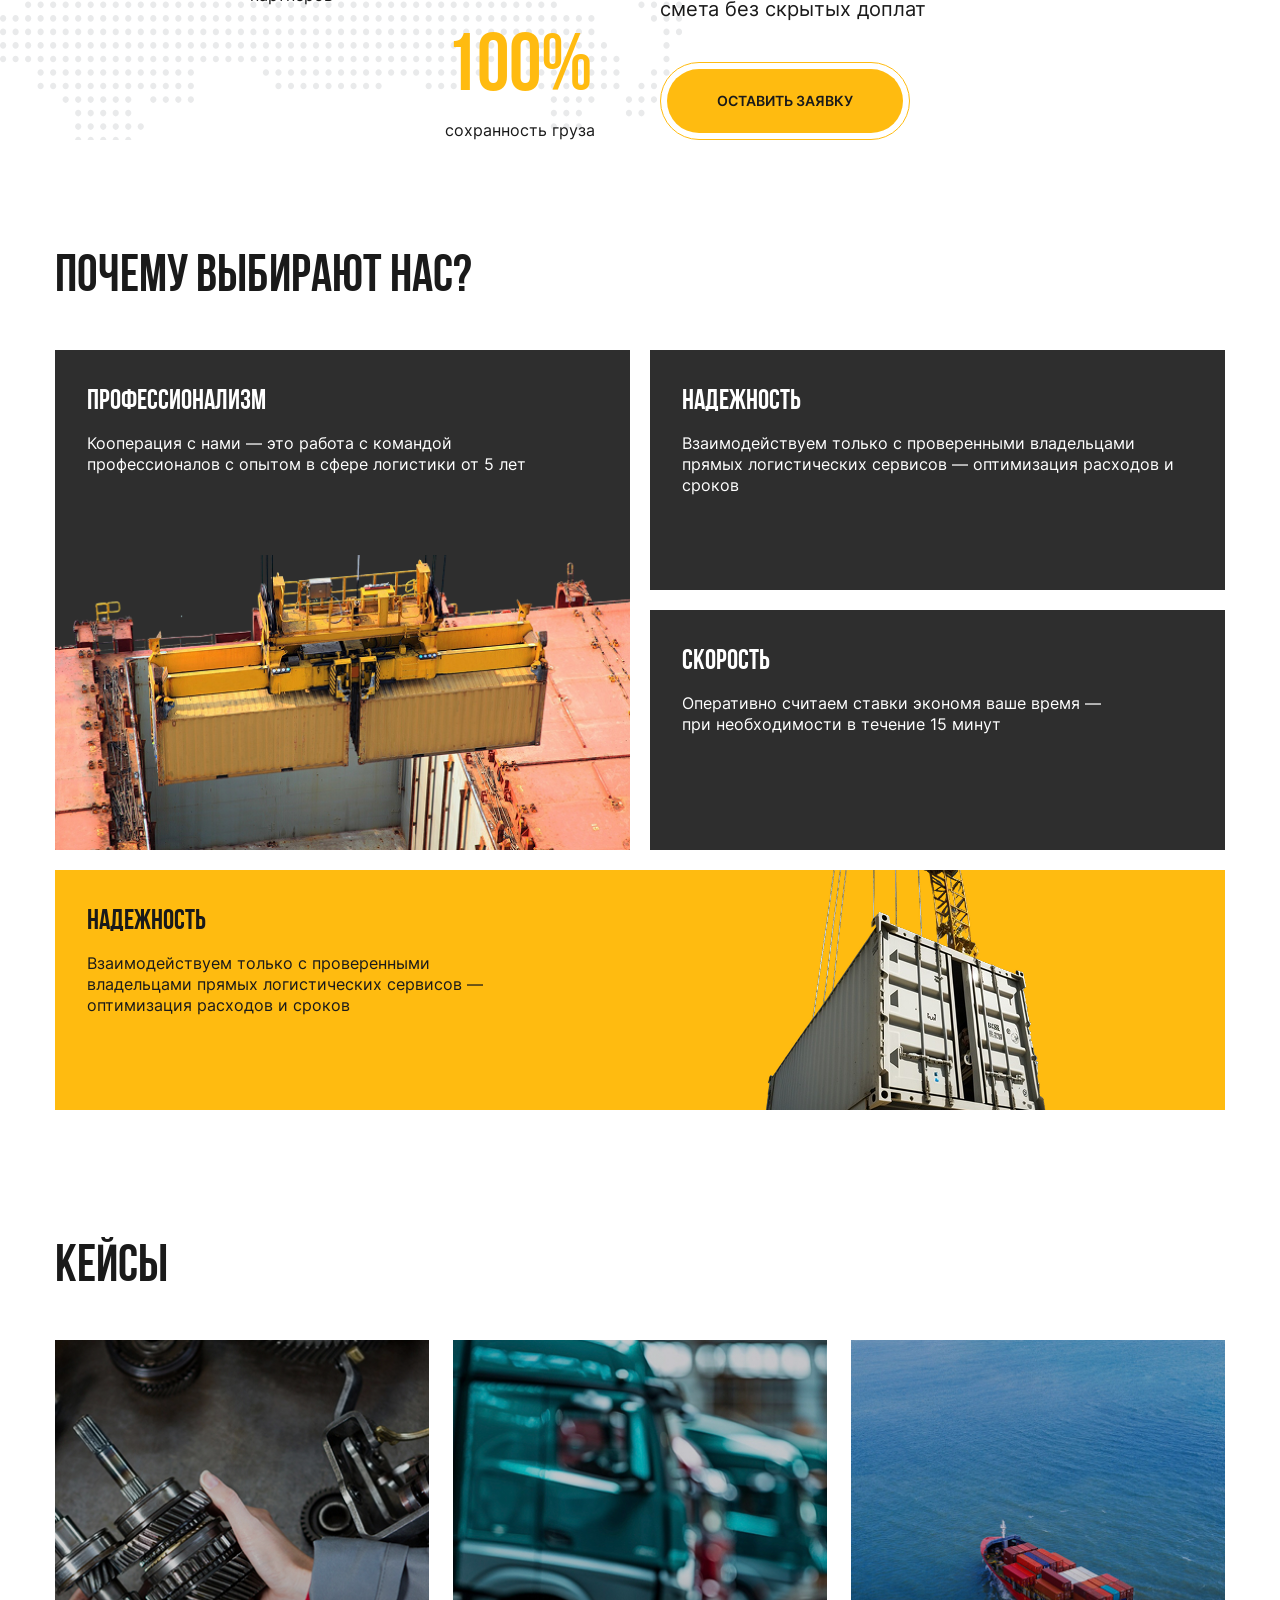
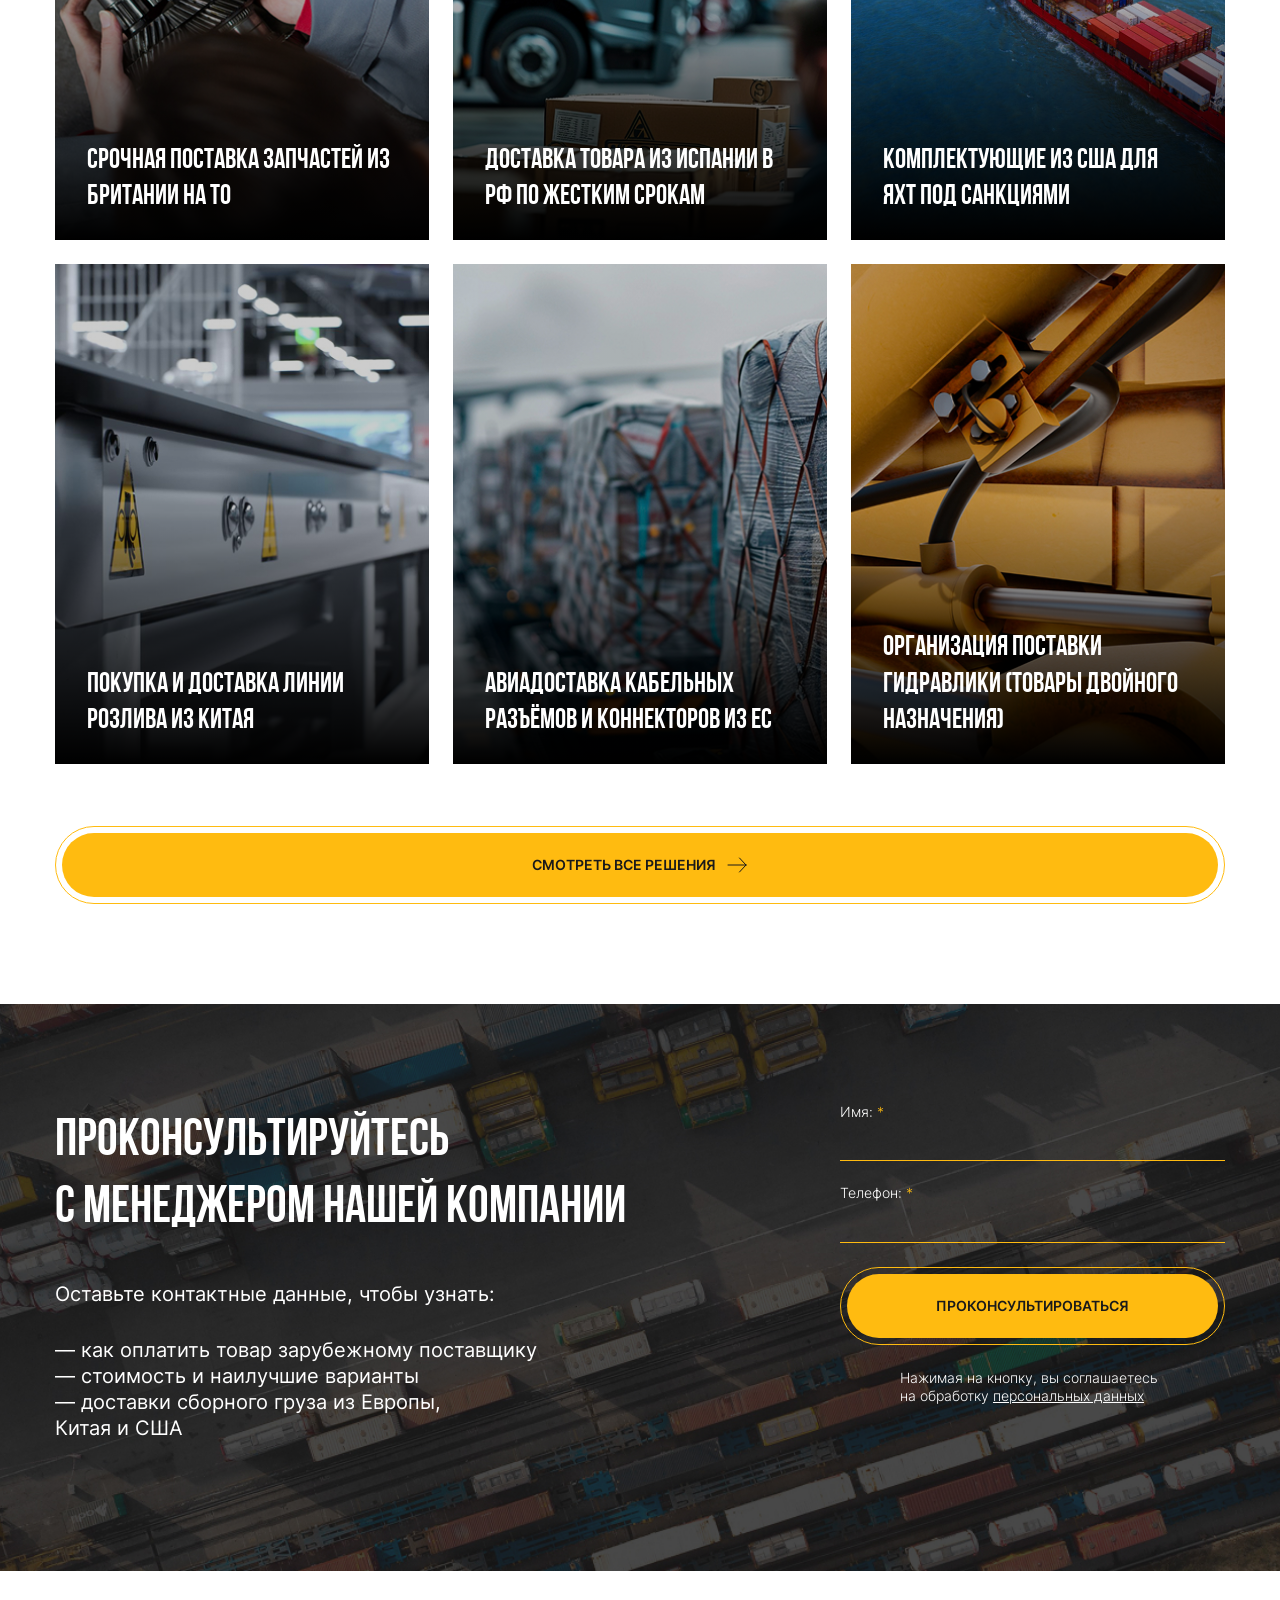
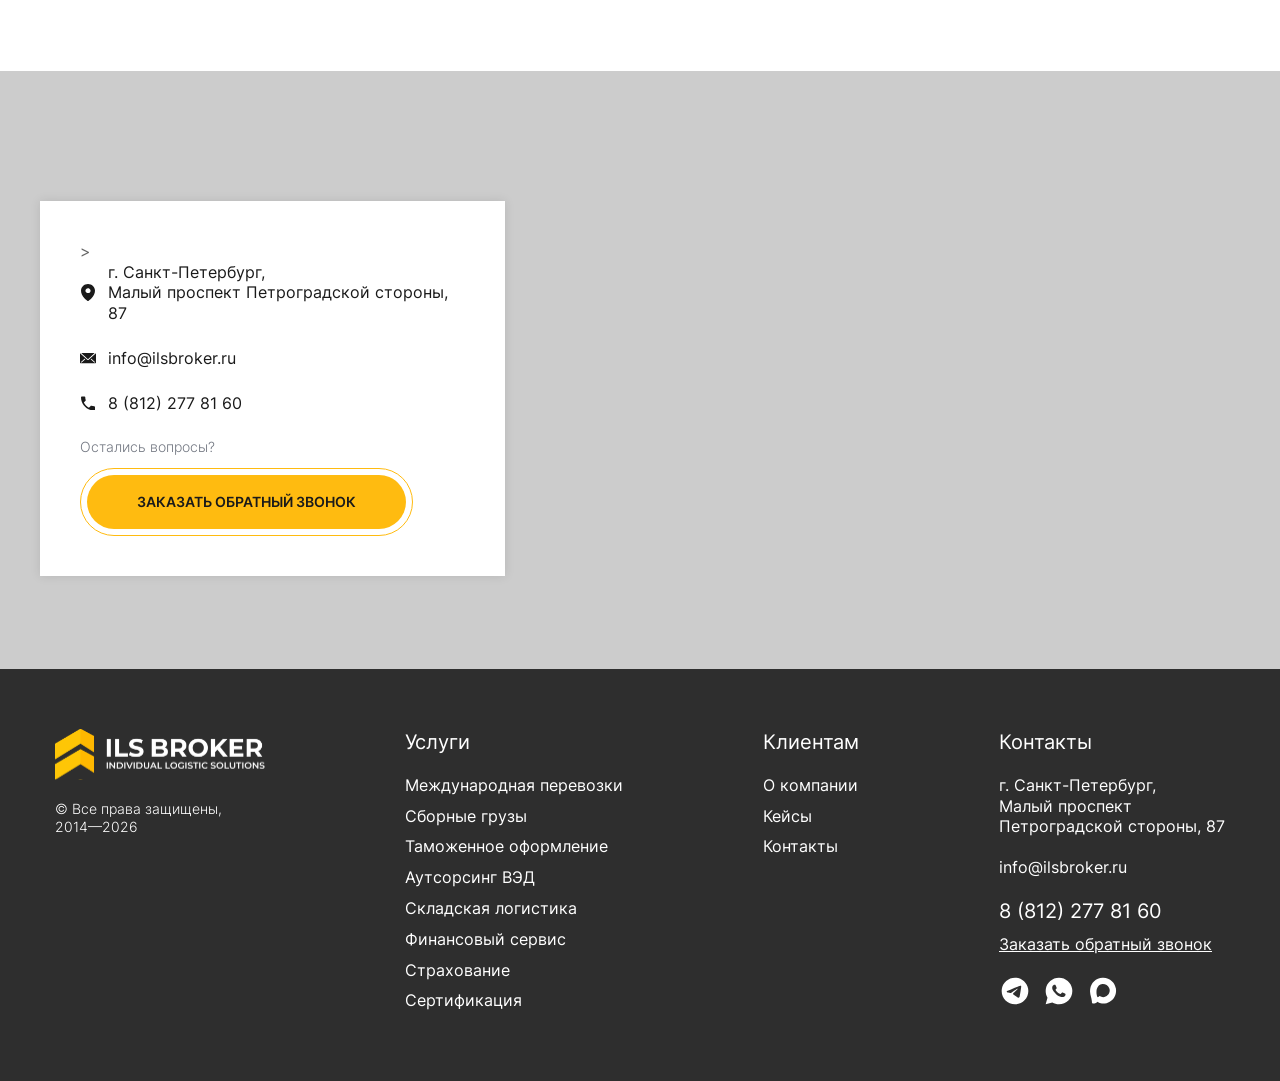
==== commit 3a354f35: "page" ====
--- a/index.html
+++ b/index.html
@@ -145,12 +145,16 @@
         <div class="pic">
             <img src="img/intro/pic_1.jpg" alt="">
         </div>
+        <video autoplay muted playsinline loop poster="img/intro/pic_1.jpg" preload="none">
+            <source src="img/intro/video.mp4" type="video/mp4">
+        </video>
+        <div class="overlay"></div>
         <div class="container">
             <div class="in">
                 <div class="vert">
                     <h1 class="title wow fadeInLeft" data-wow-delay="3s"><span>ДОСТАВКА СБОРНЫХ ГРУЗОВ</span><br> ИЗ европы, китая и сша</h1>
                     <p class="text wow fadeInLeft" data-wow-delay="3.2s">Доставка и таможенное оформление<br> грузов под ключ от 1 кг</p>
-                    <a href="" class="btn btn-yellow md wow fadeInLeft" data-wow-delay="3.4s"><span>Оставить заявку</span></a>
+                    <a href="#popup" data-fancybox data-options='{"touch" : false}' class="btn btn-yellow md wow fadeInLeft" data-wow-delay="3.4s"><span>Оставить заявку</span></a>
                     <div class="advantages hidd1200">
                         <div class="items">
                             <div class="item wow fadeInUp" data-wow-delay="3.6s">
@@ -659,7 +663,7 @@
     ================================= -->
     <div class="section">
         <div class="container">
-            <h2 class="title-block wow fadeInLeft" data-wow-delay="1.2s">Что мы доставляем</h2>
+            <h2 class="title-block wow fadeInLeft" data-wow-delay="1.2s">Услуги</h2>
             <div class="serv wow fadeInUp" data-wow-delay="1.4s">
                 <div class="items">
                     <div class="item w50">
@@ -1122,8 +1126,28 @@
         </div>
     </div>
       
-  
+    <!--popup-->
+    <div style="display: none;" id="popup">
+        <div class="popup">   
+            <h2 class="popup__title">СДЕЛАЙТЕ ШАГ В МИР НАДЁЖНОЙ ЛОГИСТИКИ</h2>
+            <p class="popup__text">Обращаясь в нашу компанию, вы можете быть уверены: все ваши потребности будут учтены, договорённости соблюдены, а средства сэкономлены. Будем рады проявить себя в деле!</p>
+            <p class="popup__text big">Заполните форму, и наш менеджер свяжется с вами</p>
+            <form class="action__form">
+                <div class="form-group">
+                    <label class="label">Имя: <span>*</span></label>
+                    <input type="text" name="" placeholder="">
+                </div>
+                <div class="form-group">
+                    <label class="label">Телефон: <span>*</span></label>
+                    <input class="mask" type="text" name="" placeholder="">
+                </div>
+                <button class="btn btn-yellow w100"><span>проконсультироваться</span></button>
+                <div class="agree">Нажимая на кнопку, вы соглашаетесь на обработку <a href="">персональных данных</a></div>
+            </form>
+        </div>  
+    </div>
     
+    <a class="up-page" href="#"></a>
     
     
     <script src="libs/jquery-3.7.1.min.js"></script>
--- a/css/style.css
+++ b/css/style.css
@@ -506,7 +506,7 @@
 }
 
 .nav{
-
+    padding-top: 1px;
 }
 
 .nav > ul{
@@ -542,8 +542,8 @@
 }
 
 .nav > ul > li > a i{
-    width: 22px;
-    height: 22px;
+    width: 12px;
+    height: 12px;
     display: block;
     flex-shrink: 0;
     margin-left: 10px;
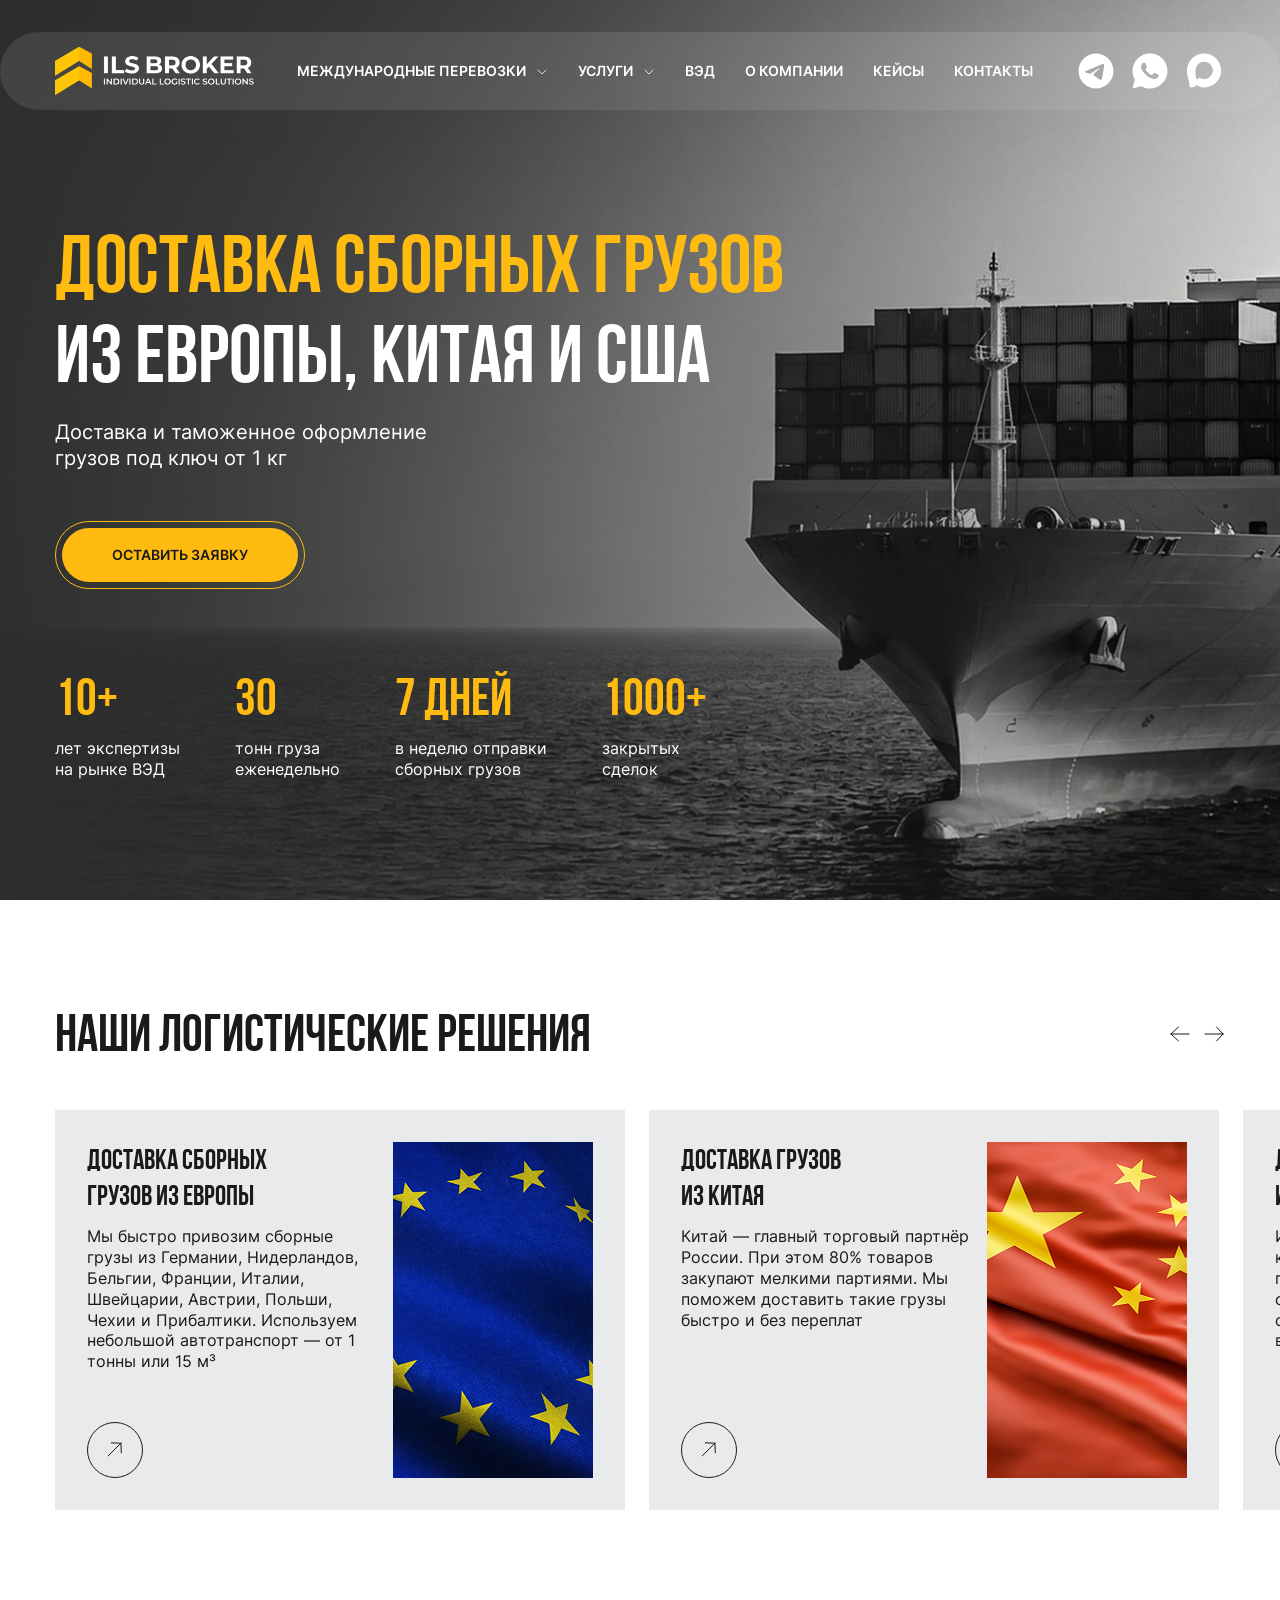
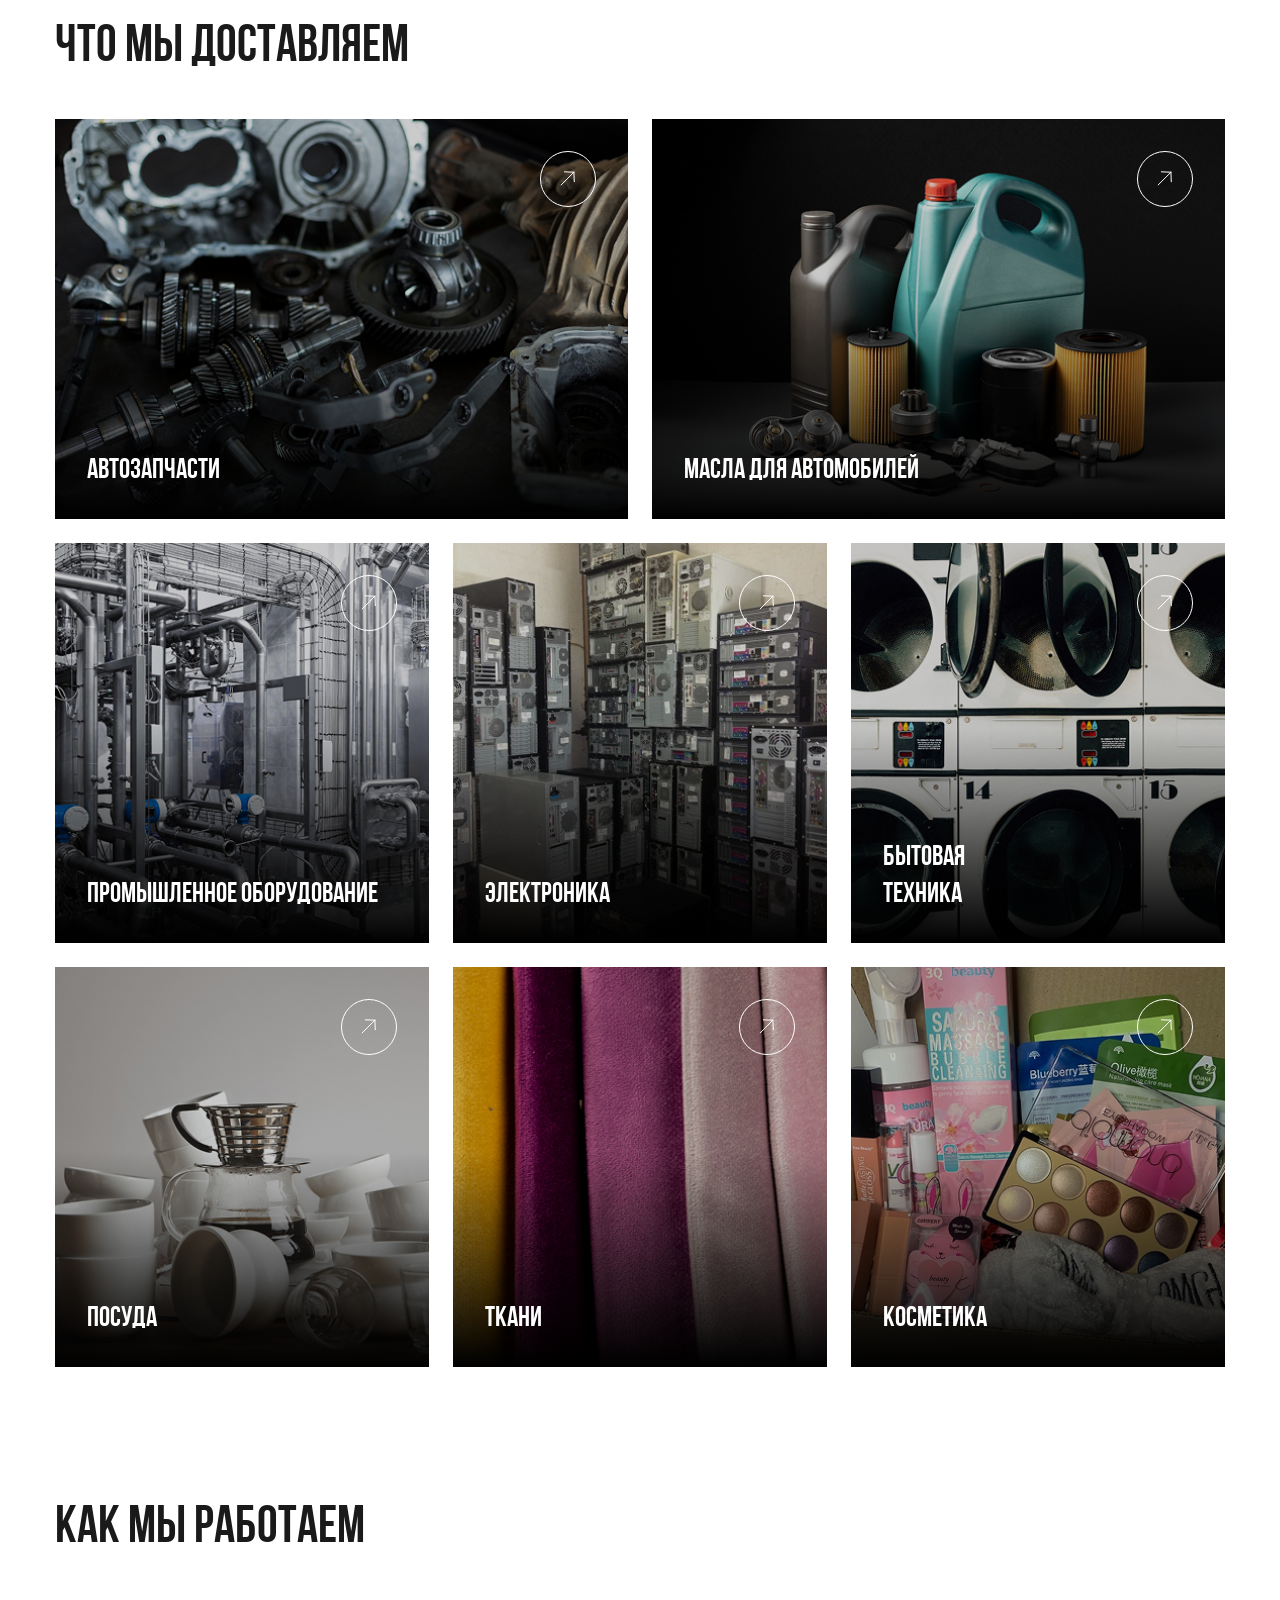
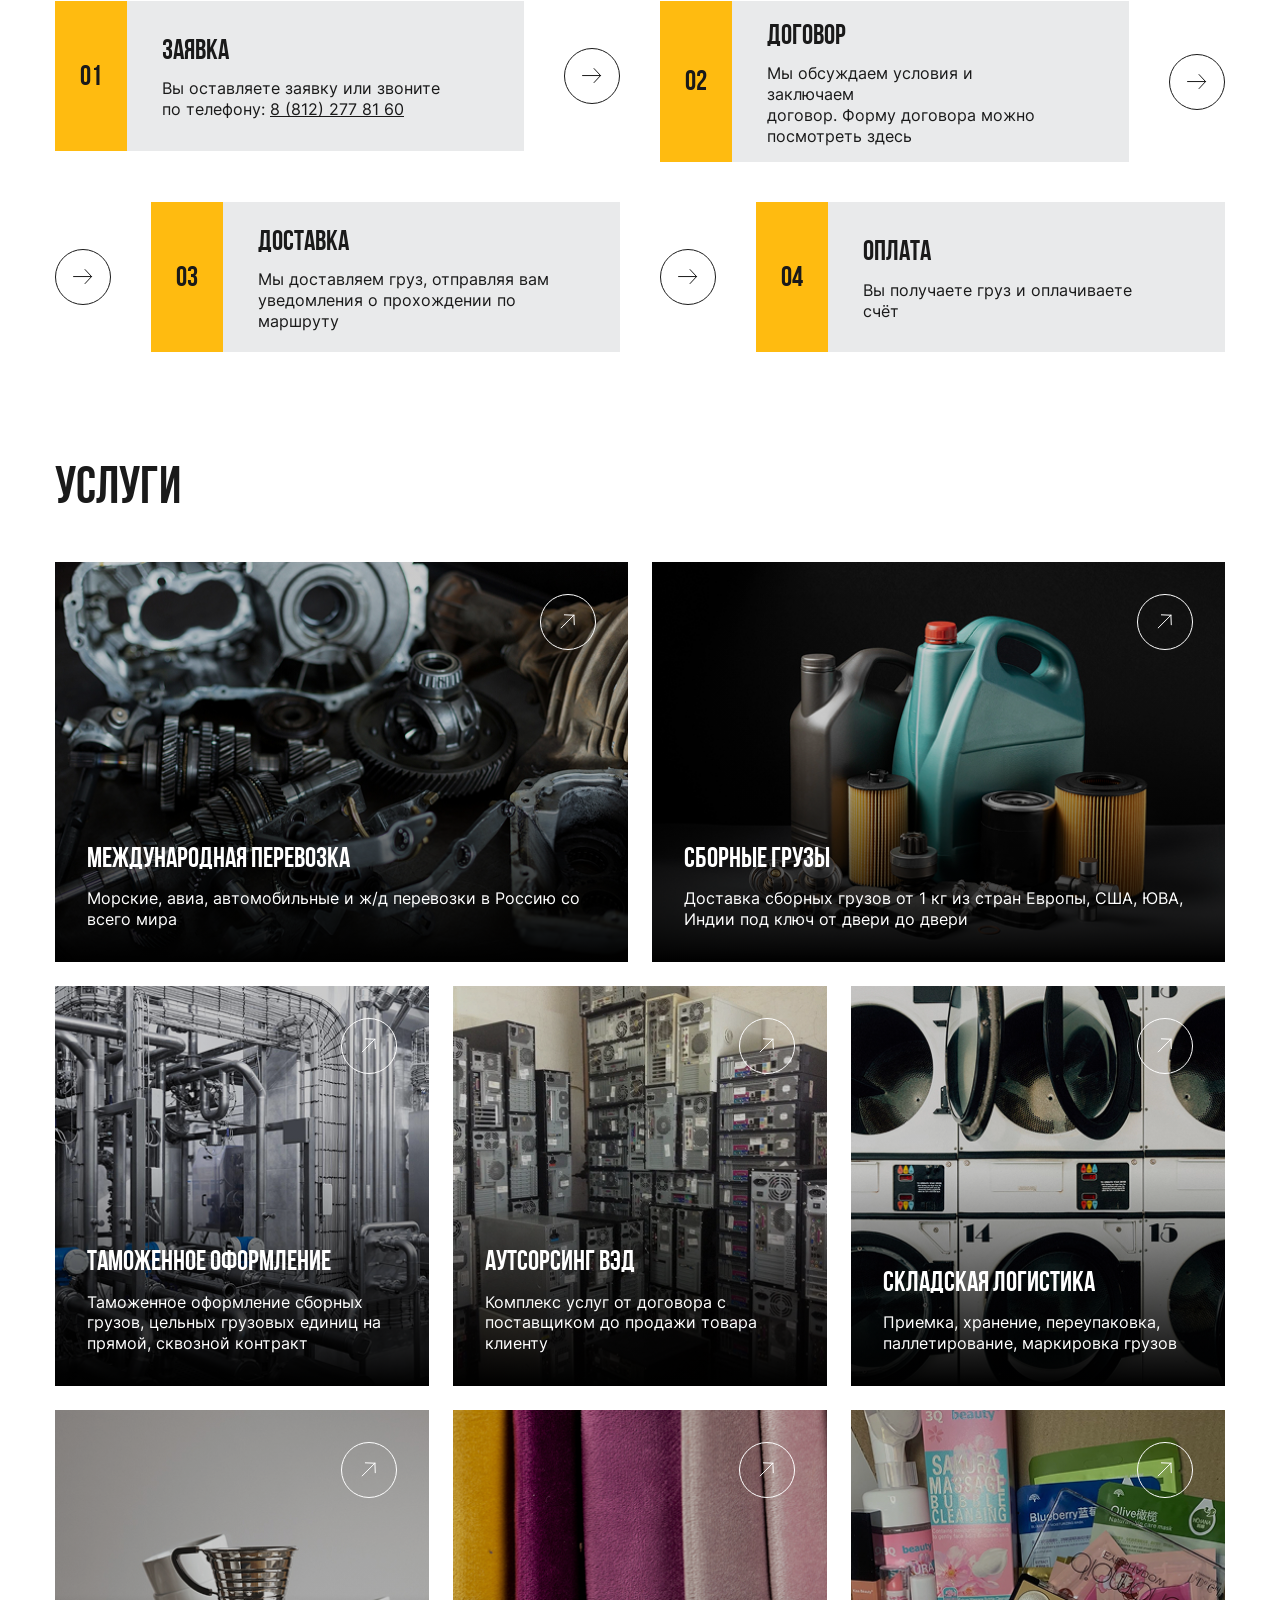
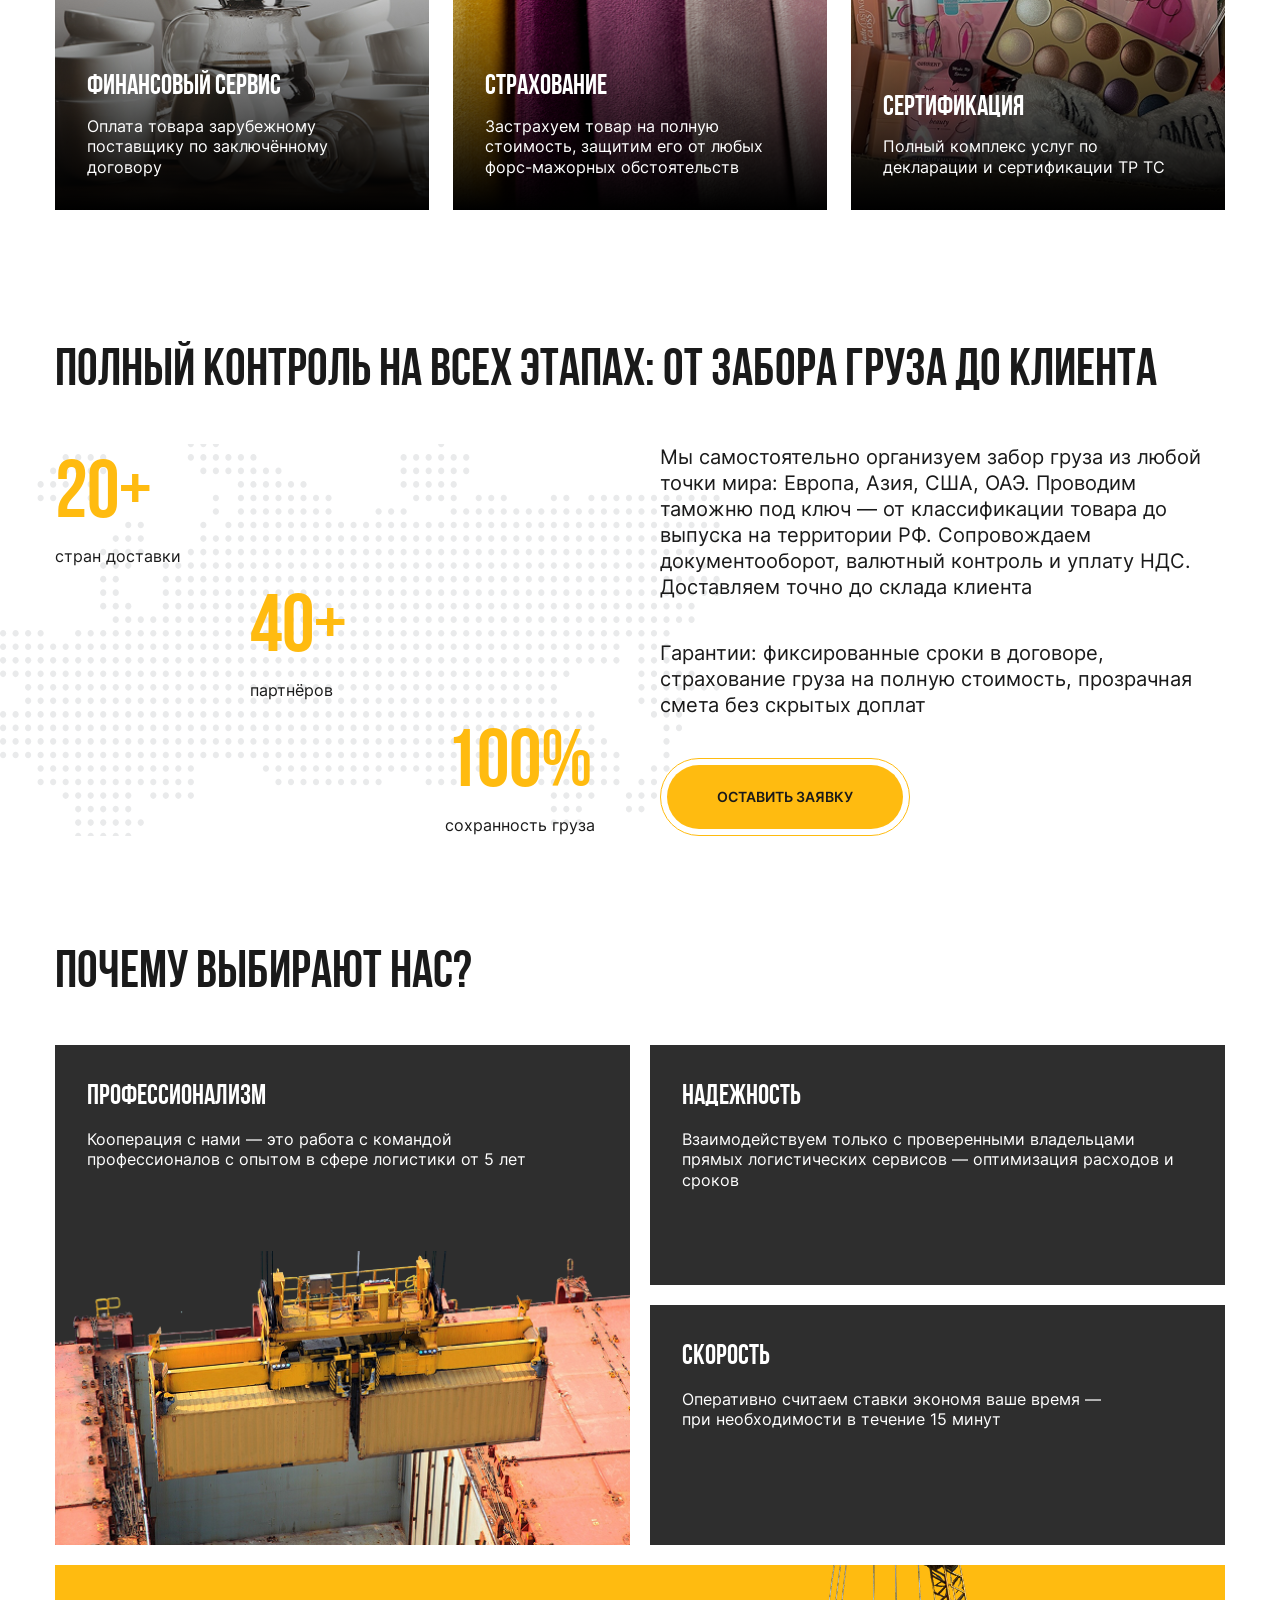
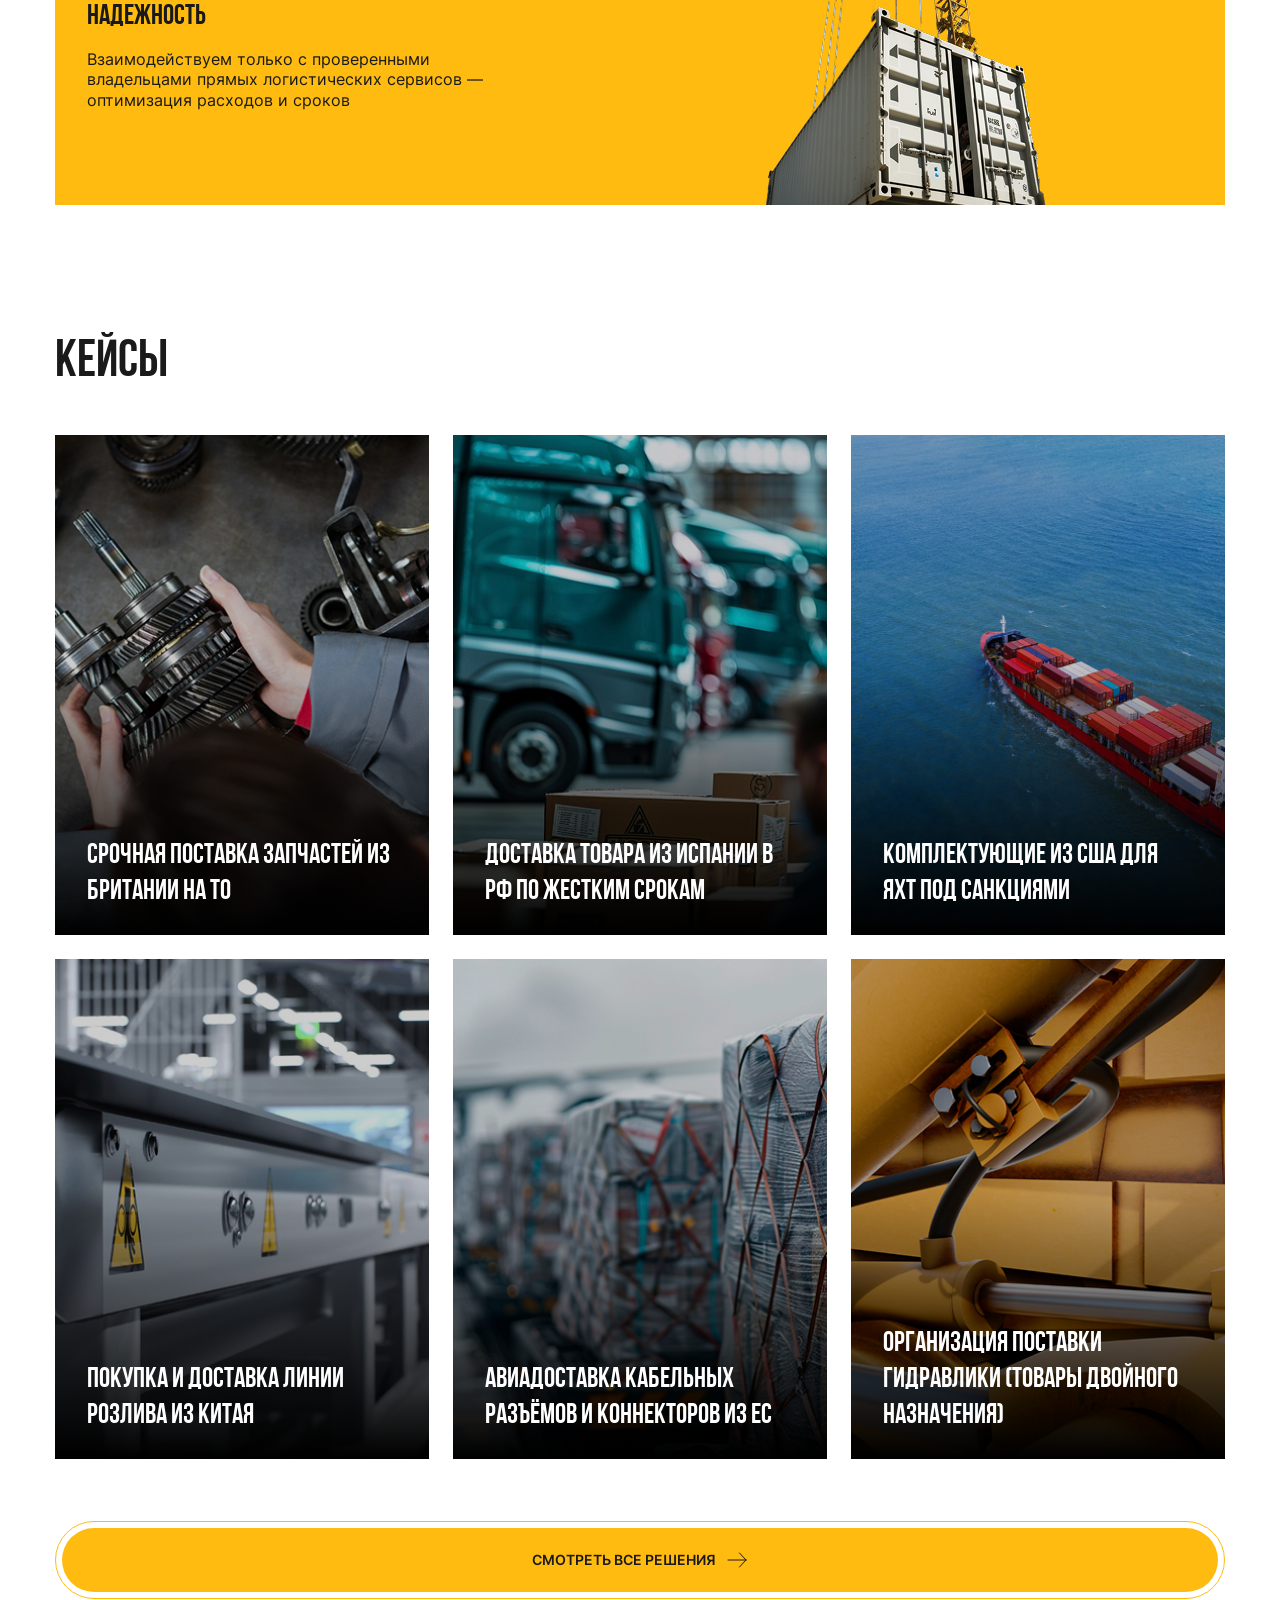
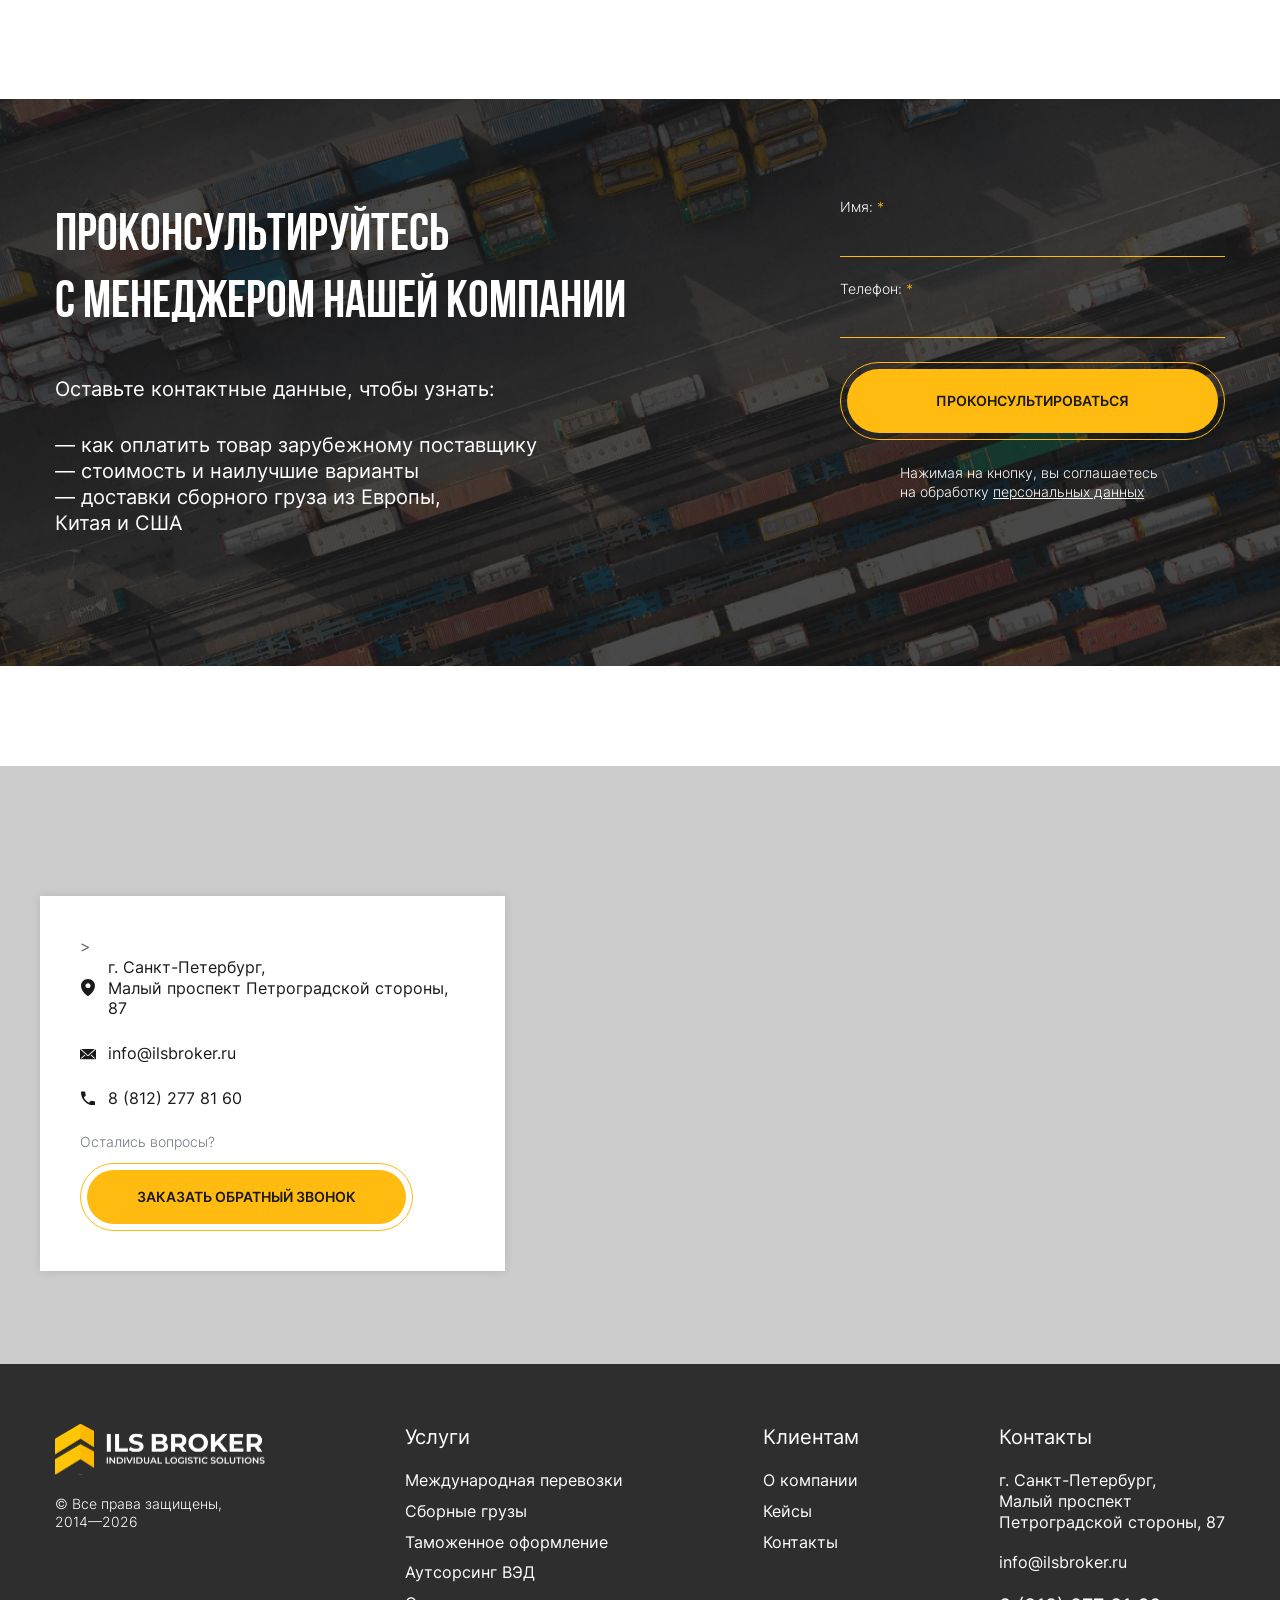
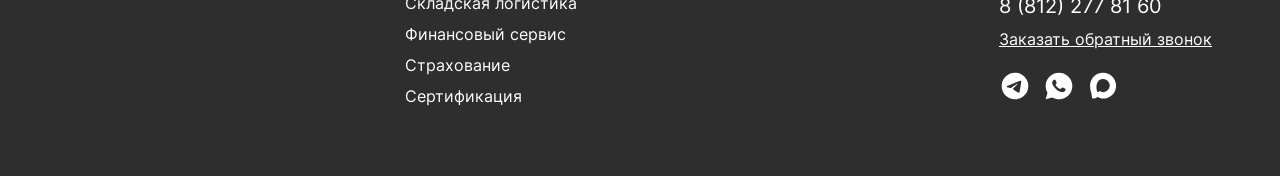
==== commit 4dc5dc32: "callback" ====
--- a/index.html
+++ b/index.html
@@ -849,7 +849,7 @@
                     <div class="step__col wow fadeInRight" data-wow-delay="2s">
                         <p>Мы самостоятельно организуем забор груза из любой точки мира: Европа, Азия, США, ОАЭ. Проводим таможню под ключ — от классификации товара до выпуска на территории РФ. Сопровождаем документооборот, валютный контроль и уплату НДС. Доставляем точно до склада клиента</p>
                         <p>Гарантии: фиксированные сроки в договоре, страхование груза на полную стоимость, прозрачная смета без скрытых доплат</p>
-                        <a href="" class="btn btn-yellow"><span>Оставить заявку</span></a>
+                        <a href="#popup" data-fancybox data-options='{"touch" : false}' class="btn btn-yellow"><span>Оставить заявку</span></a>
                     </div>
                 </div>
             </div>
@@ -1047,7 +1047,7 @@
                             <a href=""> 8 (812) 277 81 60</a>
                         </div>
                         <div class="sub">Остались вопросы?</div>
-                        <a href="" class="btn btn-yellow md"><span>заказать обратный звонок</span></a>
+                        <a href="#popup" data-fancybox data-options='{"touch" : false}' class="btn btn-yellow md"><span>заказать обратный звонок</span></a>
                     </div>
                 </div>
             </div>
@@ -1106,7 +1106,7 @@
                             <a href="">8 (812) 277 81 60</a>
                         </div>
                         <div class="footer__callback">
-                            <a href="">Заказать обратный звонок</a>
+                            <a href="#popup" data-fancybox data-options='{"touch" : false}'>Заказать обратный звонок</a>
                         </div>
                         <div class="social">
                             <div class="social__item sm">
--- a/css/style.css
+++ b/css/style.css
@@ -524,7 +524,7 @@
 .nav > ul > li > a{
     display: flex;
     align-items: center;
-    font-weight: 400;
+    font-weight: 600;
     font-size: 14px;
     line-height: 1.3;
     text-transform: uppercase;
@@ -581,6 +581,10 @@
     left: 0;
 }
 
+.header_inner .nav ul ul:before{
+    background: rgba(0, 0, 0, .36);
+}
+
 .nav > ul > li:hover > ul{
     display: block;
 }
@@ -595,7 +599,7 @@
     display: flex;
     align-items: center;
     padding: 0 15px;
-    font-weight: 400;
+    font-weight: 600;
     font-size: 14px;
     line-height: 1.3;
     text-transform: uppercase;
@@ -713,7 +717,7 @@
     align-items: center;
     justify-content: space-between;
     padding: 3px 20px 3px;
-    font-weight: 400;
+    font-weight: 600;
     font-size: 12px;
     line-height: 1.3;
     text-transform: uppercase;
@@ -797,6 +801,7 @@
 .intro .pic{
     width: 100%;
     height: 100%;
+    display: none;
     position: absolute;
     top: 0;
     left: 0;
@@ -820,6 +825,29 @@
     display: block;
     object-fit: cover;
     object-position: right center;
+}
+
+.intro video{
+    width: 100%;
+    height: 100%;
+    max-height: 100%;
+    position: absolute;
+    top: 0;
+    left: 0;
+    z-index: 1;
+    object-fit: cover;
+    object-position: center;
+}
+
+.intro .overlay{
+    content: "";
+    width: 100%;
+    height: 100%;
+    background: linear-gradient(80.15deg, #2E2E2E 0%, rgba(46, 46, 46, 0) 100%);
+    position: absolute;
+    top: 0;
+    left: 0;
+    z-index: 3;
 }
 
 .intro .container{
@@ -2251,6 +2279,10 @@
 }
 
 /**VAL**/
+.val-wrap{
+    display: none;
+}
+
 .val{
 
 }
@@ -2614,5 +2646,90 @@
   animation: none !important;
 }
 
-
-
+/**POPUP*/
+.popup{
+    width: calc(100vw - 10px);
+    max-width: 600px;
+    padding: 40px;
+    background: #2e2e2e;
+    font-family: 'Inter', sans-serif;
+}
+
+.popup__title{
+    margin-bottom: 20px;
+    font-family: 'bebas_neuebold';
+    font-weight: 700;
+    font-size: 52px;
+    line-height: 1.1;
+    text-transform: uppercase;
+    color: #fff;
+}
+
+.popup__text{
+    margin-bottom: 20px;
+    font-weight: 400;
+    font-size: 16px;
+    line-height: 1.3;
+    color: #fff;
+}
+
+.popup__text.lg{
+    font-size: 20px;
+}
+
+.fancybox-content{
+    overflow: visible;
+}
+
+.fancybox-slide > *{
+    padding: 0;
+    background: transparent;
+}
+
+.fancybox-slide--html .fancybox-close-small{
+    padding: 3px;
+    top: 2px;
+    right: 2px;
+    opacity: 1;
+    color: #fff;
+}
+
+.fancybox-close-small:after{
+    content: "";
+    display: block;
+    width: 100%;
+    height: 100%;
+    font-size: 0;
+    color: transparent;
+    background: transparent url(../img/header/burger_close.svg) center no-repeat;
+    top: 0px;
+    right: 0px;
+    border-radius: 0;
+}
+
+.fancybox-close-small svg{
+    display: none;
+}
+
+.fancybox-bg{
+    /*backdrop-filter: blur(40px);*/
+    background: rgba(43, 43, 43, 0.6);
+}
+
+.up-page{
+    width: 56px;
+    height: 56px;
+    display: block;
+    background: url(../img/icons/up-2.svg) center no-repeat;
+    position: fixed;
+    bottom: 30px;
+    left: 30px;
+    transition: .3s;
+    opacity: 0;
+    z-index: 12;
+}
+
+.up-page.active{
+    opacity: 1;
+}
+
--- a/css/media.css
+++ b/css/media.css
@@ -610,6 +610,28 @@
 		font-size: 12px;
 	}
 
+	.up-page{
+		width: 42px;
+		height: 42px;
+		background-size: contain;
+		bottom: 10px;
+		right: 10px;
+	}
+
+	.popup{
+		padding: 20px;
+	}
+
+	.popup__title{
+		margin-bottom: 10px;
+		font-size: 24px;
+	}
+
+	.popup__text{
+		margin-bottom: 10px;
+		font-size: 12px;
+	}
+
 }/**1200px**/
 
 @media only screen and (max-width : 1199px){
